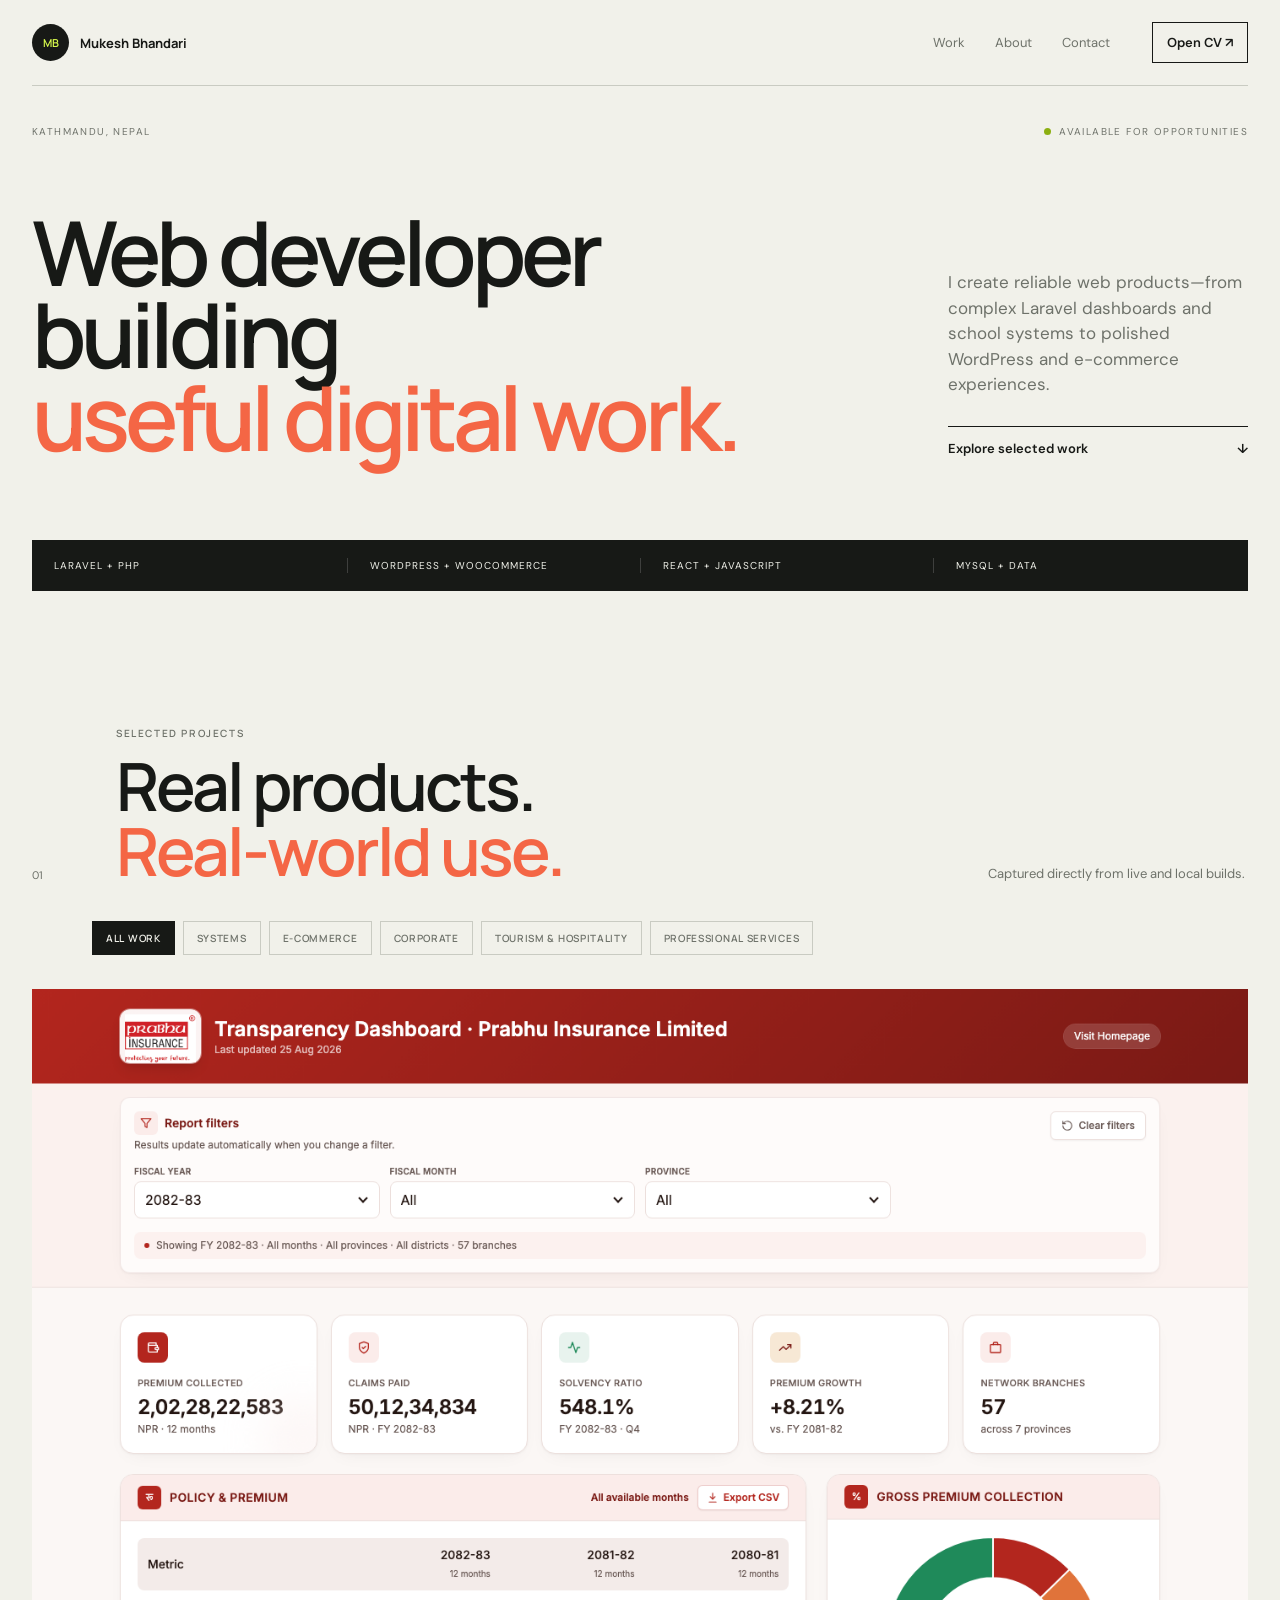
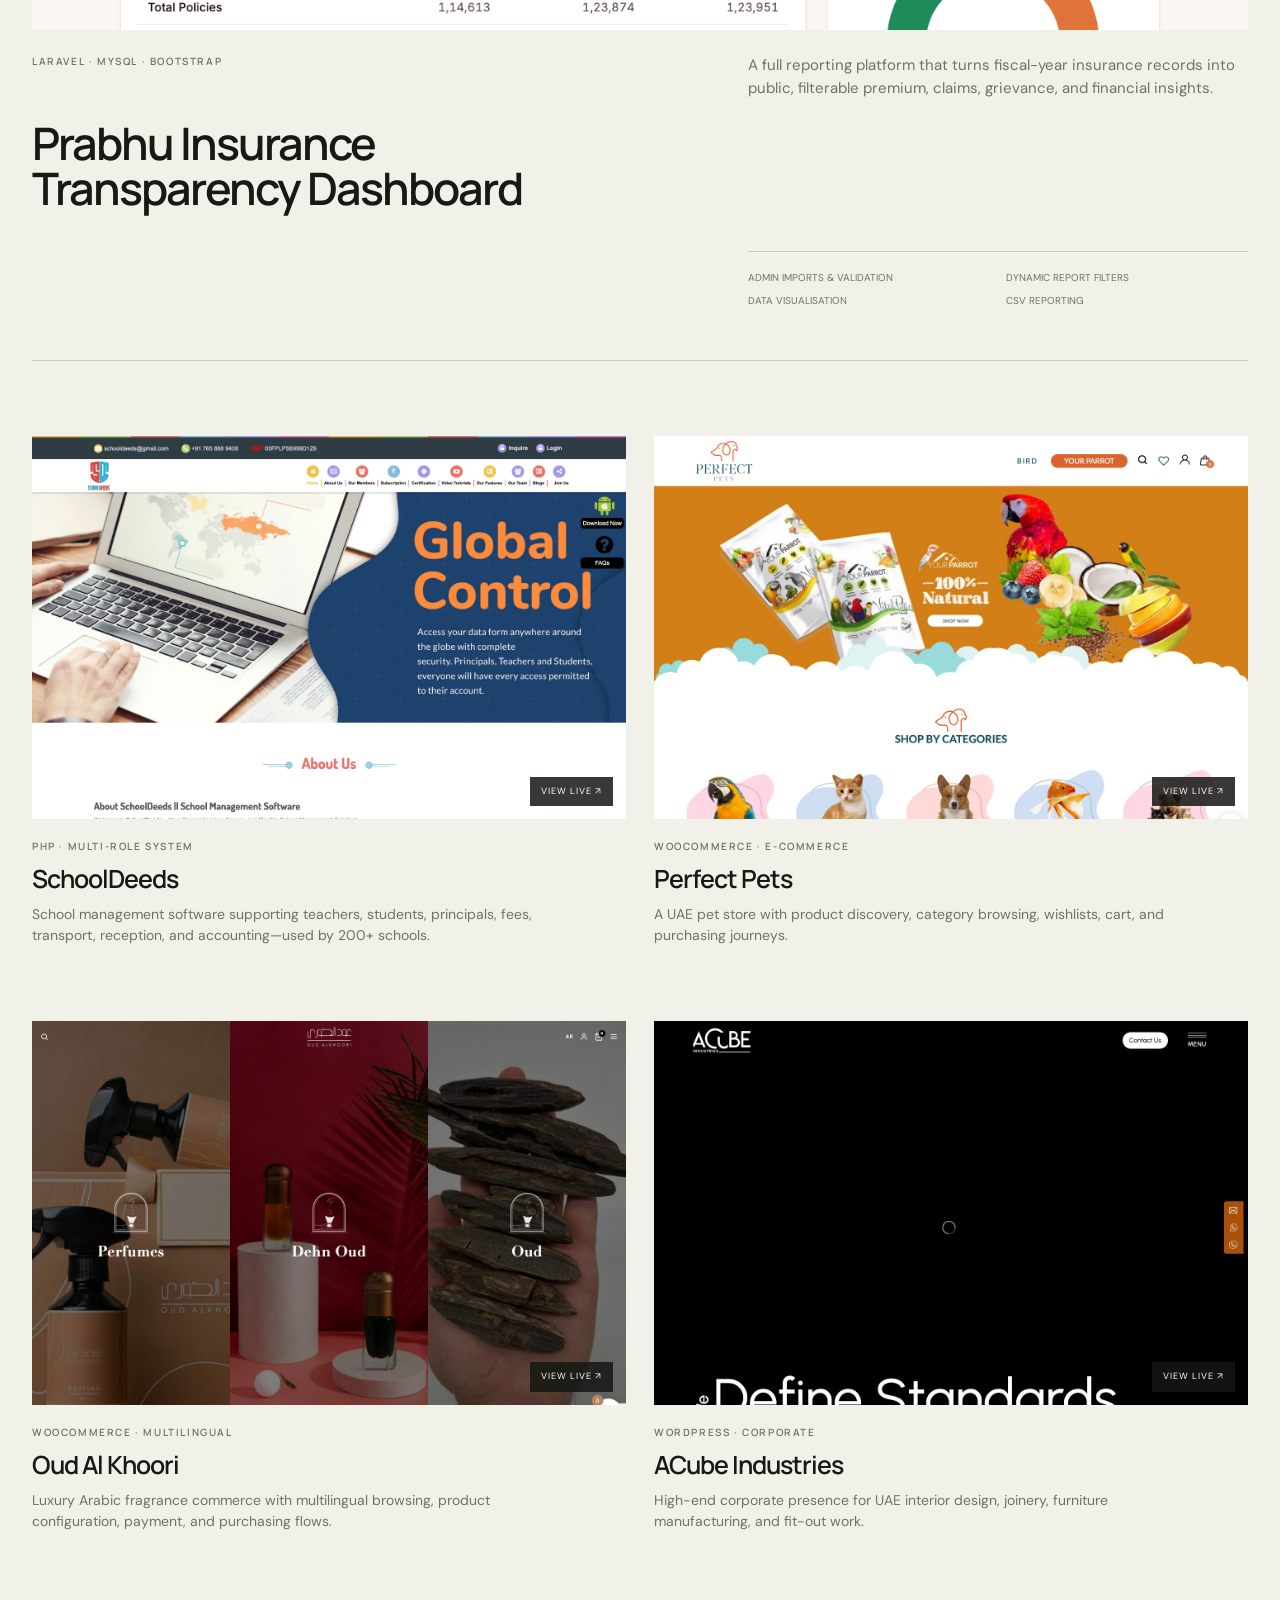
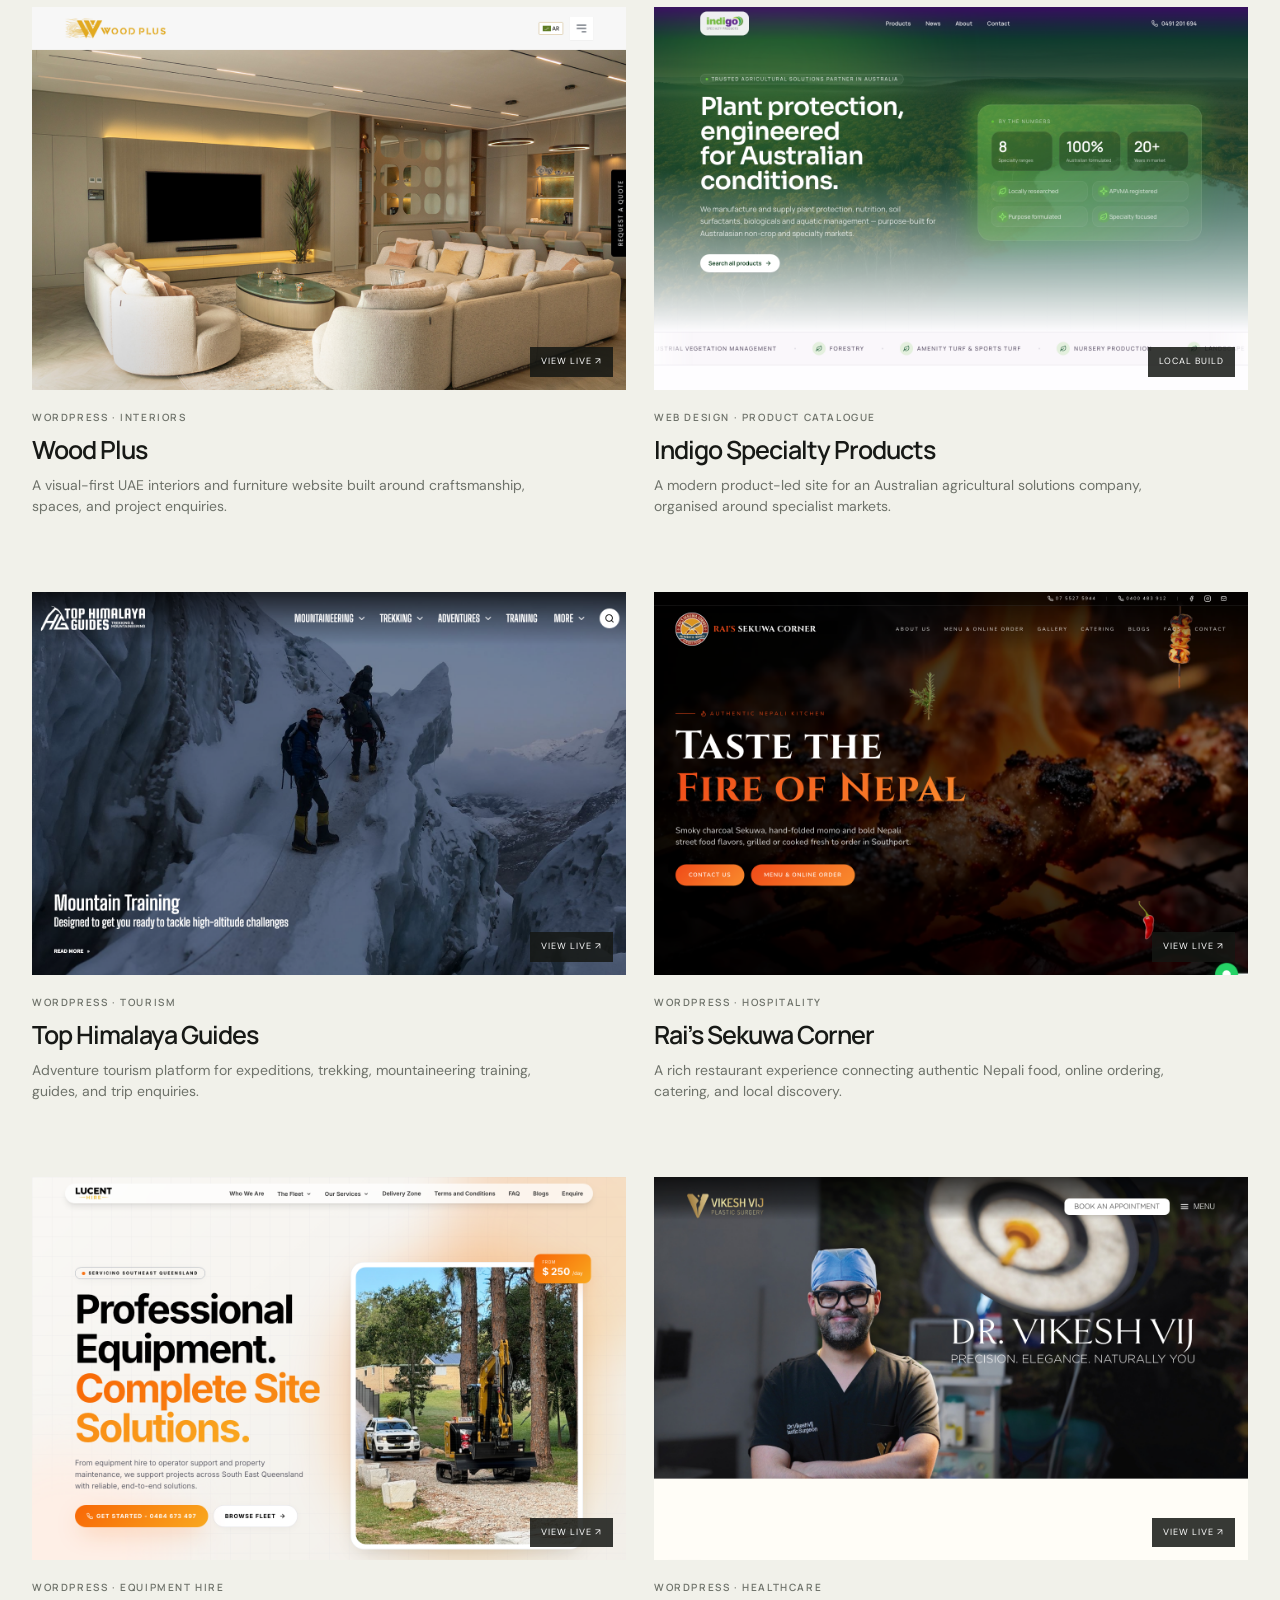
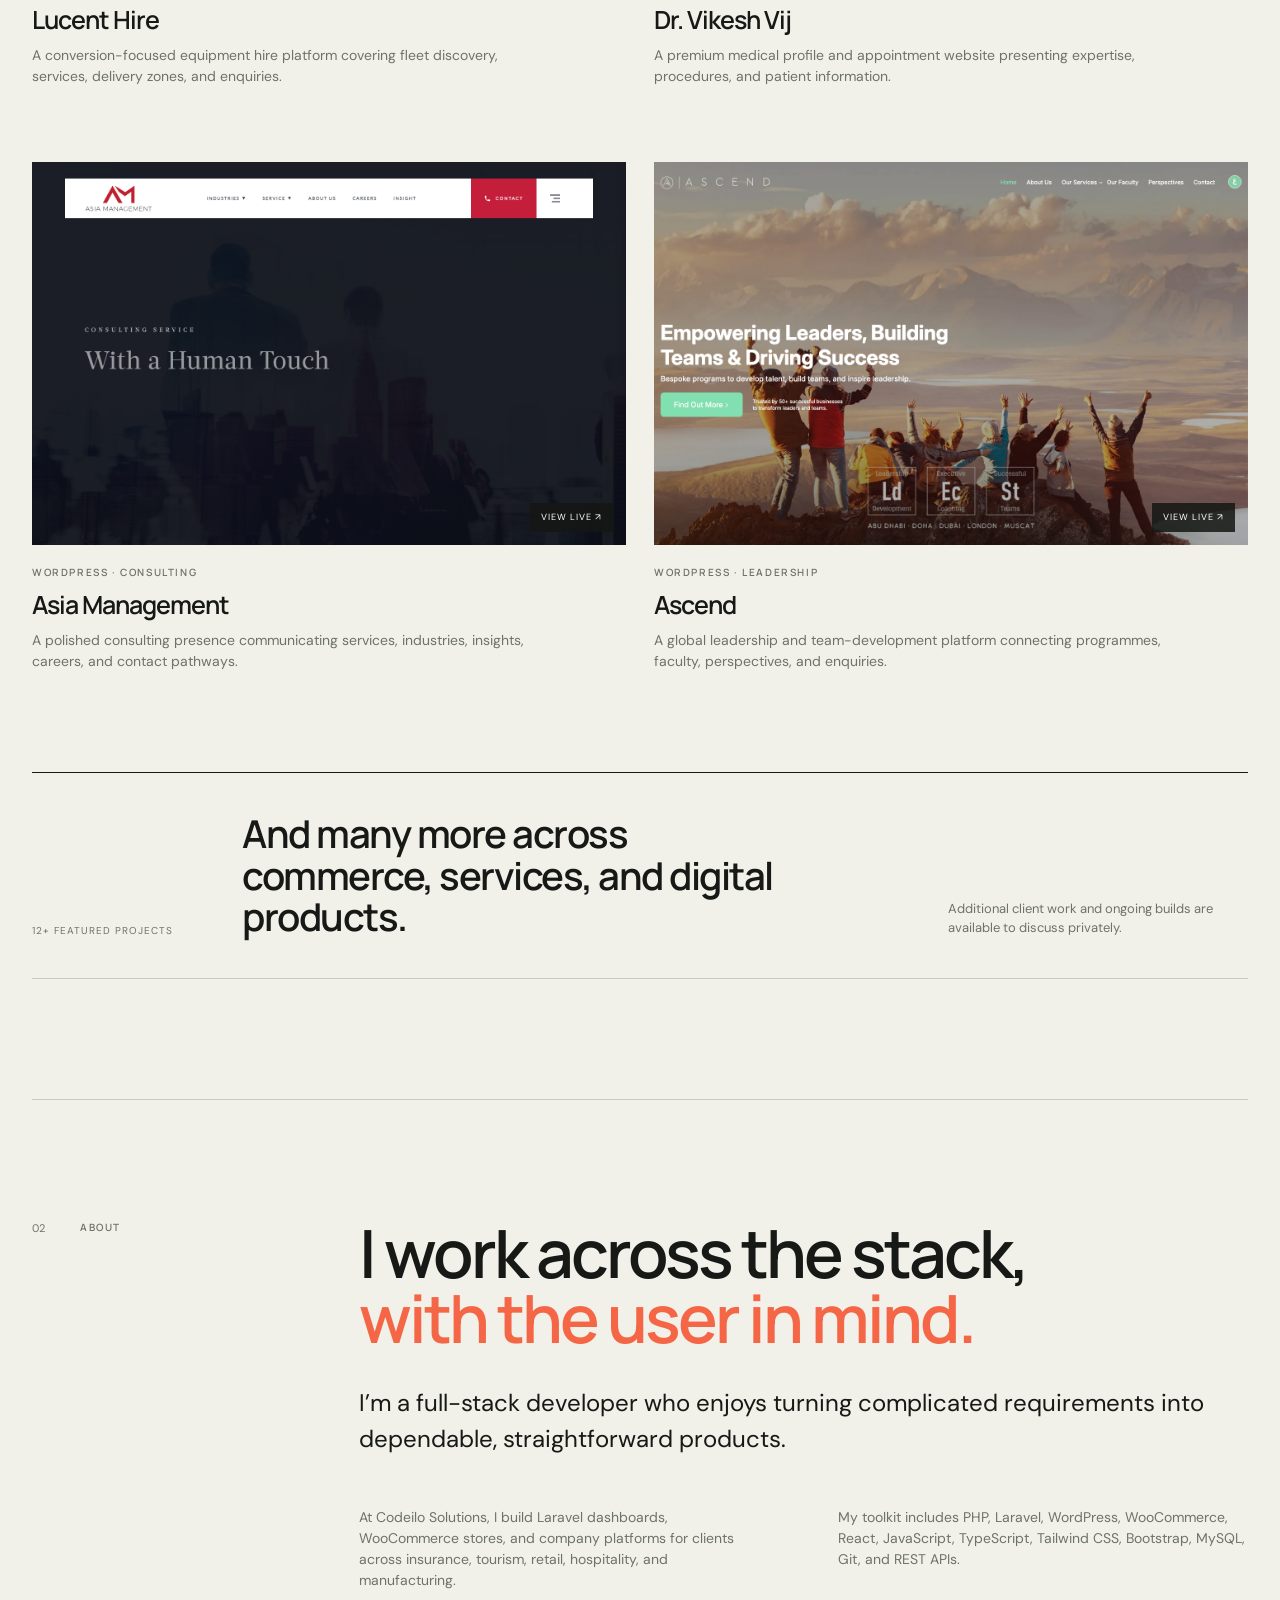
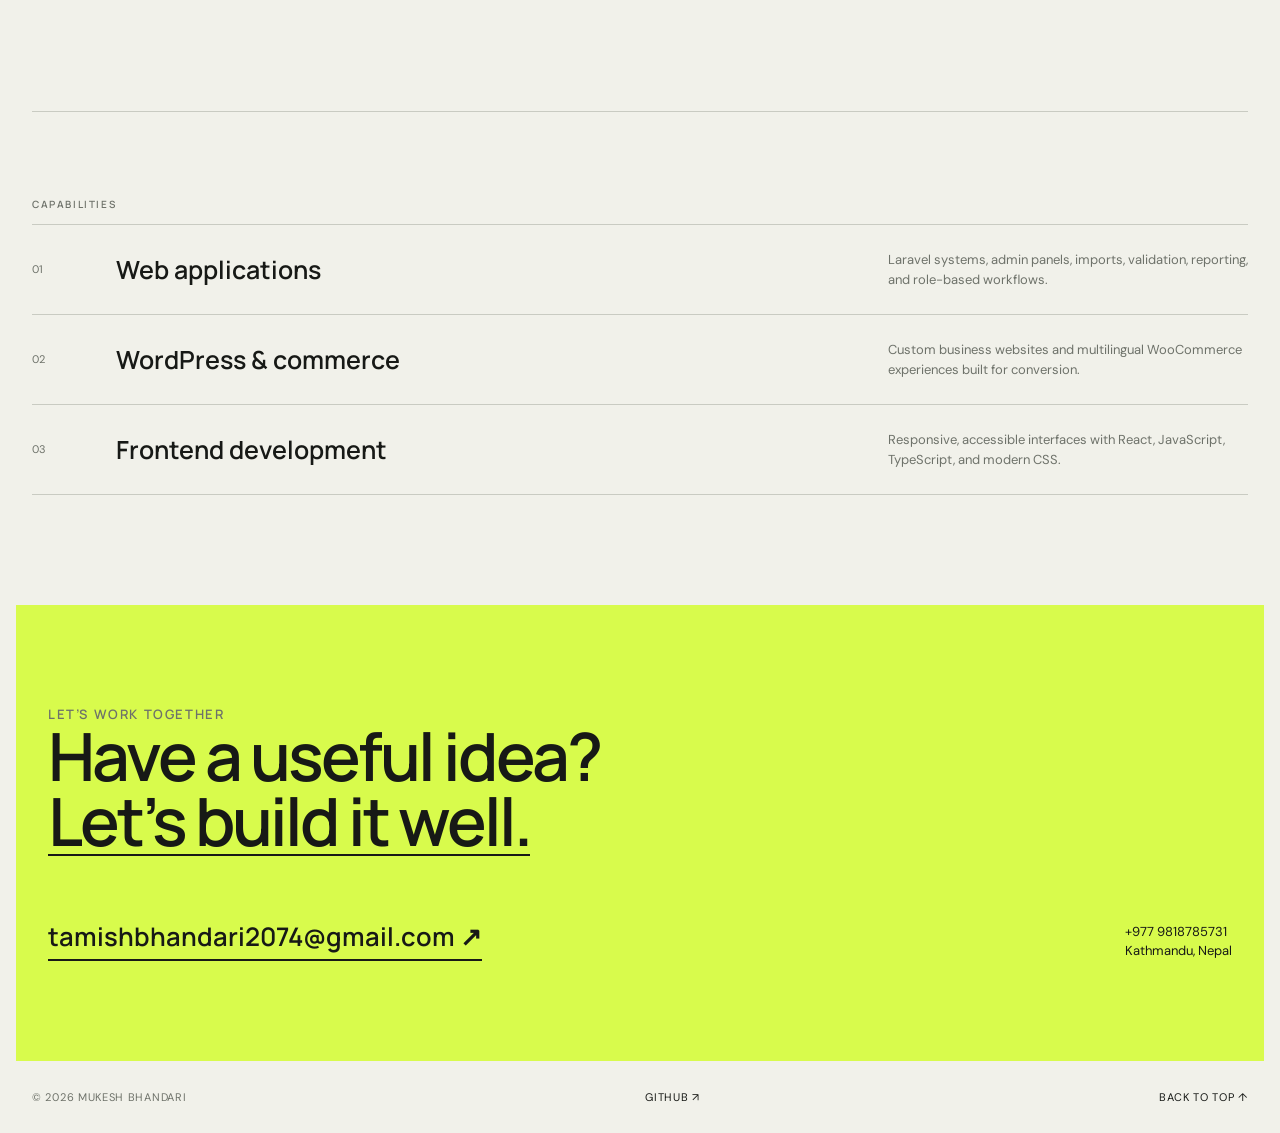
==== index.html @ 3c07850a "Format portfolio source files" ====
<!doctype html>
<html lang="en">
  <head>
    <meta charset="UTF-8" />
    <meta name="viewport" content="width=device-width,initial-scale=1" />
    <meta
      name="description"
      content="Mukesh Bhandari — web developer building Laravel, WordPress, React and data-driven products."
    />
    <title>Mukesh Bhandari — Web Developer</title>
    <link rel="preconnect" href="https://fonts.googleapis.com" />
    <link rel="preconnect" href="https://fonts.gstatic.com" crossorigin />
    <link
      href="https://fonts.googleapis.com/css2?family=DM+Sans:wght@400;500;600&family=Manrope:wght@500;600;700&display=swap"
      rel="stylesheet"
    />
    <link rel="stylesheet" href="styles.css" />
    <script src="script.js" defer></script>
  </head>
  <body>
    <header class="site-header">
      <a class="brand" href="#top"
        ><span>MB</span><strong>Mukesh Bhandari</strong></a
      ><button
        class="menu-toggle"
        aria-expanded="false"
        aria-controls="site-nav"
      >
        Menu
      </button>
      <nav id="site-nav" class="site-nav">
        <a href="#work">Work</a><a href="#about">About</a
        ><a href="#contact">Contact</a
        ><a
          class="nav-cta"
          href="assets/Mukesh_Bhandari_CV_Updated.pdf"
          target="_blank"
          rel="noopener"
          >Open CV ↗</a
        >
      </nav>
    </header>
    <main id="top">
      <section class="hero wrap">
        <div class="hero-meta">
          <span>Kathmandu, Nepal</span
          ><span class="available"><i></i>Available for opportunities</span>
        </div>
        <div class="hero-grid">
          <h1>
            Web developer<br />building<br /><em>useful digital work.</em>
          </h1>
          <div>
            <p>
              I create reliable web products—from complex Laravel dashboards and
              school systems to polished WordPress and e-commerce experiences.
            </p>
            <a href="#work" class="line-link"
              >Explore selected work <span>↓</span></a
            >
          </div>
        </div>
        <div class="ticker">
          <span>Laravel + PHP</span><span>WordPress + WooCommerce</span
          ><span>React + JavaScript</span><span>MySQL + Data</span>
        </div>
      </section>
      <section id="work" class="work wrap">
        <div class="section-head">
          <span>01</span>
          <div>
            <p class="eyebrow">Selected projects</p>
            <h2>Real products.<br /><em>Real-world use.</em></h2>
          </div>
          <p>Captured directly from live and local builds.</p>
        </div>
        <div class="filter-bar" role="group" aria-label="Filter projects">
          <button class="filter active" data-filter="all">All work</button
          ><button class="filter" data-filter="systems">Systems</button
          ><button class="filter" data-filter="commerce">E-commerce</button
          ><button class="filter" data-filter="corporate">Corporate</button
          ><button class="filter" data-filter="hospitality">
            Tourism & hospitality</button
          ><button class="filter" data-filter="services">
            Professional services
          </button>
        </div>
        <article class="featured project-card" data-category="systems">
          <a
            class="shot"
            href="https://dashboard.prabhuinsurance.com"
            target="_blank"
            rel="noreferrer"
            ><img
              src="assets/projects/prabhu-dashboard.png"
              alt="Prabhu Insurance transparency dashboard"
            /><span>View live ↗</span></a
          >
          <div class="project-copy">
            <p class="eyebrow">Laravel · MySQL · Bootstrap</p>
            <h3>Prabhu Insurance<br />Transparency Dashboard</h3>
            <p>
              A full reporting platform that turns fiscal-year insurance records
              into public, filterable premium, claims, grievance, and financial
              insights.
            </p>
            <ul>
              <li>Admin imports & validation</li>
              <li>Dynamic report filters</li>
              <li>Data visualisation</li>
              <li>CSV reporting</li>
            </ul>
          </div>
        </article>
        <div class="project-grid">
          <article class="project project-card" data-category="systems">
            <a
              class="shot"
              href="https://schooldeeds.com"
              target="_blank"
              rel="noreferrer"
              ><img
                src="assets/projects/schooldeeds.png"
                alt="SchoolDeeds management platform"
              /><span>View live ↗</span></a
            >
            <p class="eyebrow">PHP · Multi-role system</p>
            <h3>SchoolDeeds</h3>
            <p>
              School management software supporting teachers, students,
              principals, fees, transport, reception, and accounting—used by
              200+ schools.
            </p>
          </article>
          <article class="project project-card" data-category="commerce">
            <a
              class="shot"
              href="https://perfectpets.ae/"
              target="_blank"
              rel="noreferrer"
              ><img
                src="assets/projects/perfect-pets.png"
                alt="Perfect Pets ecommerce website"
              /><span>View live ↗</span></a
            >
            <p class="eyebrow">WooCommerce · E-commerce</p>
            <h3>Perfect Pets</h3>
            <p>
              A UAE pet store with product discovery, category browsing,
              wishlists, cart, and purchasing journeys.
            </p>
          </article>
          <article class="project project-card" data-category="commerce">
            <a
              class="shot"
              href="https://oudalkhoori.com/en/"
              target="_blank"
              rel="noreferrer"
              ><img
                src="assets/projects/oudalkhoori.png"
                alt="Oud Al Khoori ecommerce website"
              /><span>View live ↗</span></a
            >
            <p class="eyebrow">WooCommerce · Multilingual</p>
            <h3>Oud Al Khoori</h3>
            <p>
              Luxury Arabic fragrance commerce with multilingual browsing,
              product configuration, payment, and purchasing flows.
            </p>
          </article>
          <article class="project project-card" data-category="corporate">
            <a
              class="shot"
              href="https://acubeindustries.ae"
              target="_blank"
              rel="noreferrer"
              ><img
                src="assets/projects/acube.png"
                alt="ACube Industries website"
              /><span>View live ↗</span></a
            >
            <p class="eyebrow">WordPress · Corporate</p>
            <h3>ACube Industries</h3>
            <p>
              High-end corporate presence for UAE interior design, joinery,
              furniture manufacturing, and fit-out work.
            </p>
          </article>
          <article class="project project-card" data-category="corporate">
            <a
              class="shot"
              href="https://www.woodplus.ae/"
              target="_blank"
              rel="noreferrer"
              ><img
                src="assets/projects/woodplus.png"
                alt="Wood Plus interiors website"
              /><span>View live ↗</span></a
            >
            <p class="eyebrow">WordPress · Interiors</p>
            <h3>Wood Plus</h3>
            <p>
              A visual-first UAE interiors and furniture website built around
              craftsmanship, spaces, and project enquiries.
            </p>
          </article>
          <article class="project project-card" data-category="corporate">
            <a class="shot" href="http://indigo.local"
              ><img
                src="assets/projects/indigo.png"
                alt="Indigo Specialty Products website"
              /><span>Local build</span></a
            >
            <p class="eyebrow">Web design · Product catalogue</p>
            <h3>Indigo Specialty Products</h3>
            <p>
              A modern product-led site for an Australian agricultural solutions
              company, organised around specialist markets.
            </p>
          </article>
          <article class="project project-card" data-category="hospitality">
            <a
              class="shot"
              href="https://www.himalayaguides.com"
              target="_blank"
              rel="noreferrer"
              ><img
                src="assets/projects/himalayan-guides.png"
                alt="Top Himalaya Guides website"
              /><span>View live ↗</span></a
            >
            <p class="eyebrow">WordPress · Tourism</p>
            <h3>Top Himalaya Guides</h3>
            <p>
              Adventure tourism platform for expeditions, trekking,
              mountaineering training, guides, and trip enquiries.
            </p>
          </article>
          <article class="project project-card" data-category="hospitality">
            <a
              class="shot"
              href="https://www.raisekuwacorner.com.au"
              target="_blank"
              rel="noreferrer"
              ><img
                src="assets/projects/rai-sekuwa.png"
                alt="Rai's Sekuwa Corner restaurant website"
              /><span>View live ↗</span></a
            >
            <p class="eyebrow">WordPress · Hospitality</p>
            <h3>Rai’s Sekuwa Corner</h3>
            <p>
              A rich restaurant experience connecting authentic Nepali food,
              online ordering, catering, and local discovery.
            </p>
          </article>
          <article class="project project-card" data-category="services">
            <a
              class="shot"
              href="https://lucenthire.com.au/"
              target="_blank"
              rel="noreferrer"
              ><img
                src="assets/projects/lucenthire.png"
                alt="Lucent Hire equipment website"
              /><span>View live ↗</span></a
            >
            <p class="eyebrow">WordPress · Equipment hire</p>
            <h3>Lucent Hire</h3>
            <p>
              A conversion-focused equipment hire platform covering fleet
              discovery, services, delivery zones, and enquiries.
            </p>
          </article>
          <article class="project project-card" data-category="services">
            <a
              class="shot"
              href="https://drvikeshvij.com/"
              target="_blank"
              rel="noreferrer"
              ><img
                src="assets/projects/dr-vikesh-vij.png"
                alt="Dr Vikesh Vij plastic surgery website"
              /><span>View live ↗</span></a
            >
            <p class="eyebrow">WordPress · Healthcare</p>
            <h3>Dr. Vikesh Vij</h3>
            <p>
              A premium medical profile and appointment website presenting
              expertise, procedures, and patient information.
            </p>
          </article>
          <article class="project project-card" data-category="services">
            <a
              class="shot"
              href="https://asiamanagementcs.com/"
              target="_blank"
              rel="noreferrer"
              ><img
                src="assets/projects/asia-management.png"
                alt="Asia Management consulting website"
              /><span>View live ↗</span></a
            >
            <p class="eyebrow">WordPress · Consulting</p>
            <h3>Asia Management</h3>
            <p>
              A polished consulting presence communicating services, industries,
              insights, careers, and contact pathways.
            </p>
          </article>
          <article class="project project-card" data-category="services">
            <a
              class="shot"
              href="https://ascend.world"
              target="_blank"
              rel="noreferrer"
              ><img
                src="assets/projects/ascend.png"
                alt="Ascend leadership development website"
              /><span>View live ↗</span></a
            >
            <p class="eyebrow">WordPress · Leadership</p>
            <h3>Ascend</h3>
            <p>
              A global leadership and team-development platform connecting
              programmes, faculty, perspectives, and enquiries.
            </p>
          </article>
        </div>
        <div class="many-more">
          <span>12+ featured projects</span>
          <h3>
            And many more across<br />commerce, services, and digital products.
          </h3>
          <p>
            Additional client work and ongoing builds are available to discuss
            privately.
          </p>
        </div>
      </section>
      <section id="about" class="about wrap">
        <div>
          <span>02</span>
          <p class="eyebrow">About</p>
        </div>
        <div>
          <h2>I work across the stack,<br /><em>with the user in mind.</em></h2>
          <p class="lead">
            I’m a full-stack developer who enjoys turning complicated
            requirements into dependable, straightforward products.
          </p>
          <div class="columns">
            <p>
              At Codeilo Solutions, I build Laravel dashboards, WooCommerce
              stores, and company platforms for clients across insurance,
              tourism, retail, hospitality, and manufacturing.
            </p>
            <p>
              My toolkit includes PHP, Laravel, WordPress, WooCommerce, React,
              JavaScript, TypeScript, Tailwind CSS, Bootstrap, MySQL, Git, and
              REST APIs.
            </p>
          </div>
        </div>
      </section>
      <section class="capabilities wrap">
        <p class="eyebrow">Capabilities</p>
        <div>
          <span>01</span>
          <h3>Web applications</h3>
          <p>
            Laravel systems, admin panels, imports, validation, reporting, and
            role-based workflows.
          </p>
        </div>
        <div>
          <span>02</span>
          <h3>WordPress & commerce</h3>
          <p>
            Custom business websites and multilingual WooCommerce experiences
            built for conversion.
          </p>
        </div>
        <div>
          <span>03</span>
          <h3>Frontend development</h3>
          <p>
            Responsive, accessible interfaces with React, JavaScript,
            TypeScript, and modern CSS.
          </p>
        </div>
      </section>
      <section id="contact" class="contact">
        <div class="wrap">
          <p class="eyebrow">Let’s work together</p>
          <h2>Have a useful idea?<br /><em>Let’s build it well.</em></h2>
          <div>
            <a href="mailto:tamishbhandari2074@gmail.com"
              >tamishbhandari2074@gmail.com ↗</a
            >
            <p>+977 9818785731<br />Kathmandu, Nepal</p>
          </div>
        </div>
      </section>
    </main>
    <footer class="footer wrap">
      <span>© 2026 Mukesh Bhandari</span
      ><a href="https://github.com/muku10" target="_blank" rel="noreferrer"
        >GitHub ↗</a
      ><a href="#top">Back to top ↑</a>
    </footer>
  </body>
</html>
---- styles.css ----
:root {
  --ink: #171916;
  --paper: #f1f1ea;
  --muted: #6e726a;
  --line: #c9cbc2;
  --orange: #f46645;
  --lime: #d8fb4c;
  --display: "Manrope", sans-serif;
  --body: "DM Sans", sans-serif;
}
* {
  box-sizing: border-box;
}
html {
  scroll-behavior: smooth;
}
body {
  margin: 0;
  background: var(--paper);
  color: var(--ink);
  font-family: var(--body);
  line-height: 1.5;
}
a {
  color: inherit;
  text-decoration: none;
}
button {
  font: inherit;
}
.wrap,
.site-header {
  width: min(1240px, calc(100% - 64px));
  margin: auto;
}
.site-header {
  height: 86px;
  border-bottom: 1px solid var(--line);
  display: flex;
  align-items: center;
  justify-content: space-between;
}
.brand {
  display: flex;
  align-items: center;
  gap: 11px;
  font: 600 13px var(--display);
}
.brand span {
  display: grid;
  place-items: center;
  width: 37px;
  height: 37px;
  border-radius: 50%;
  background: var(--ink);
  color: var(--lime);
  font-size: 11px;
}
.site-nav {
  display: flex;
  align-items: center;
  gap: 30px;
  font-size: 13px;
}
.site-nav > a:not(.nav-cta) {
  color: var(--muted);
}
.nav-cta {
  margin-left: 12px;
  padding: 10px 14px;
  border: 1px solid var(--ink);
  font-weight: 600;
}
.menu-toggle {
  display: none;
  border: 0;
  background: none;
}
.hero {
  padding-top: 38px;
}
.hero-meta {
  display: flex;
  justify-content: space-between;
  color: var(--muted);
  font-size: 10px;
  text-transform: uppercase;
  letter-spacing: 1.4px;
}
.available {
  display: flex;
  align-items: center;
  gap: 8px;
}
.available i {
  width: 7px;
  height: 7px;
  border-radius: 50%;
  background: #8caf11;
}
.hero-grid {
  display: grid;
  grid-template-columns: 1fr 300px;
  gap: 60px;
  align-items: end;
  padding: 72px 0 82px;
}
.hero h1 {
  margin: 0;
  font: 600 clamp(54px, 7vw, 100px) / 0.92 var(--display);
  letter-spacing: -5px;
}
.hero h1 em,
.section-head h2 em,
.about h2 em {
  font-style: normal;
  color: var(--orange);
}
.hero-grid > div p {
  color: var(--muted);
  font-size: 17px;
  margin: 0 0 28px;
}
.line-link {
  display: flex;
  justify-content: space-between;
  border-top: 1px solid var(--ink);
  padding-top: 12px;
  font-size: 13px;
  font-weight: 600;
}
.ticker {
  display: grid;
  grid-template-columns: repeat(4, 1fr);
  padding: 18px 22px;
  background: var(--ink);
  color: #eff0e8;
  font-size: 10px;
  text-transform: uppercase;
  letter-spacing: 1px;
}
.ticker span + span {
  border-left: 1px solid #ffffff2b;
  padding-left: 22px;
}
.work {
  padding: 135px 0 120px;
}
.section-head {
  display: grid;
  grid-template-columns: 60px 1fr 260px;
  gap: 24px;
  align-items: end;
  margin-bottom: 65px;
}
.section-head > span,
.about > div:first-child > span {
  font-size: 11px;
  color: var(--muted);
}
.eyebrow {
  margin: 0 0 13px;
  color: var(--muted);
  font: 600 10px var(--display);
  text-transform: uppercase;
  letter-spacing: 1.6px;
}
.section-head h2,
.about h2,
.contact h2 {
  margin: 0;
  font: 600 clamp(42px, 5.2vw, 72px) / 0.98 var(--display);
  letter-spacing: -3px;
}
.section-head > p {
  margin: 0;
  color: var(--muted);
  font-size: 13px;
}
.featured {
  background: var(--ink);
  color: #f4f4ed;
  margin-bottom: 75px;
}
.shot {
  display: block;
  position: relative;
  overflow: hidden;
  background: #222;
}
.shot img {
  display: block;
  width: 100%;
  aspect-ratio: 1.55;
  object-fit: cover;
  object-position: top;
  transition: transform 0.55s ease;
}
.shot:hover img {
  transform: scale(1.015);
}
.shot > span {
  position: absolute;
  right: 13px;
  bottom: 13px;
  background: #151713d9;
  color: white;
  padding: 8px 11px;
  font-size: 9px;
  text-transform: uppercase;
  letter-spacing: 1px;
}
.featured .shot img {
  aspect-ratio: 2.15;
}
.project-copy {
  display: grid;
  grid-template-columns: 1.1fr 0.9fr;
  gap: 60px;
  padding: 38px 42px 48px;
}
.project-copy .eyebrow,
.featured .project-copy > div {
  grid-column: 1;
}
.project-copy h3 {
  grid-column: 1;
  margin: 0;
  font: 600 clamp(31px, 4vw, 54px) / 1 var(--display);
  letter-spacing: -2px;
}
.project-copy > p:not(.eyebrow) {
  grid-column: 2;
  grid-row: 1 / span 2;
  margin: 0;
  color: #bfc2b9;
  font-size: 15px;
}
.project-copy ul {
  grid-column: 2;
  margin: 0;
  padding: 18px 0 0;
  border-top: 1px solid #ffffff35;
  display: grid;
  grid-template-columns: 1fr 1fr;
  gap: 8px 16px;
  list-style: none;
  color: #c9ccc2;
  font-size: 10px;
  text-transform: uppercase;
}
.project-grid {
  display: grid;
  grid-template-columns: 1fr 1fr;
  gap: 75px 28px;
}
.project .eyebrow {
  margin: 20px 0 8px;
}
.project h3 {
  margin: 0 0 8px;
  font: 600 25px var(--display);
  letter-spacing: -1px;
}
.project > p:last-child {
  max-width: 520px;
  margin: 0;
  color: var(--muted);
  font-size: 14px;
}
.about {
  display: grid;
  grid-template-columns: 1fr 3fr;
  gap: 30px;
  padding: 120px 0;
  border-top: 1px solid var(--line);
}
.about > div:first-child {
  display: flex;
  gap: 35px;
}
.about .lead {
  max-width: 850px;
  margin: 35px 0 50px;
  font-size: 24px;
}
.columns {
  display: grid;
  grid-template-columns: 1fr 1fr;
  gap: 70px;
}
.columns p {
  margin: 0;
  color: var(--muted);
  font-size: 14px;
}
.capabilities {
  padding: 85px 0 110px;
  border-top: 1px solid var(--line);
}
.capabilities > div {
  display: grid;
  grid-template-columns: 60px 1fr 360px;
  gap: 24px;
  align-items: center;
  padding: 25px 0;
  border-top: 1px solid var(--line);
}
.capabilities > div:last-child {
  border-bottom: 1px solid var(--line);
}
.capabilities span {
  color: var(--muted);
  font-size: 11px;
}
.capabilities h3 {
  margin: 0;
  font: 600 25px var(--display);
}
.capabilities div p {
  margin: 0;
  color: var(--muted);
  font-size: 13px;
}
.contact {
  margin: 0 16px 28px;
  background: var(--lime);
  padding: 100px 0;
}
.contact h2 em {
  font-style: normal;
  text-decoration: underline;
  text-decoration-thickness: 2px;
  text-underline-offset: 8px;
}
.contact .wrap > div {
  display: flex;
  justify-content: space-between;
  align-items: end;
  margin-top: 65px;
}
.contact a {
  font: 600 clamp(18px, 2vw, 26px) var(--display);
  border-bottom: 2px solid;
  padding-bottom: 5px;
}
.contact div p {
  margin: 0;
  font-size: 13px;
}
.footer {
  display: flex;
  justify-content: space-between;
  padding: 0 0 28px;
  color: var(--muted);
  font-size: 11px;
  text-transform: uppercase;
  letter-spacing: 0.7px;
}
.footer a {
  color: var(--ink);
}
@media (max-width: 760px) {
  .wrap,
  .site-header {
    width: calc(100% - 36px);
  }
  .site-header {
    height: 70px;
  }
  .menu-toggle {
    display: block;
    color: var(--ink);
  }
  .site-nav {
    display: none;
    position: absolute;
    z-index: 10;
    top: 70px;
    left: 18px;
    right: 18px;
    background: var(--paper);
    border: 1px solid var(--line);
    padding: 20px;
    flex-direction: column;
    align-items: stretch;
    gap: 17px;
  }
  .site-nav.open {
    display: flex;
  }
  .nav-cta {
    margin: 0;
  }
  .hero {
    padding-top: 26px;
  }
  .hero-grid {
    display: block;
    padding: 55px 0;
  }
  .hero h1 {
    font-size: clamp(48px, 14vw, 67px);
    letter-spacing: -3px;
  }
  .hero-grid > div {
    margin-top: 38px;
    max-width: 360px;
  }
  .ticker {
    grid-template-columns: 1fr 1fr;
    gap: 14px;
  }
  .ticker span + span {
    border: 0;
    padding: 0;
  }
  .work {
    padding: 85px 0;
  }
  .section-head {
    grid-template-columns: 32px 1fr;
    margin-bottom: 40px;
  }
  .section-head > p {
    grid-column: 2;
  }
  .featured .shot img,
  .shot img {
    aspect-ratio: 1.35;
  }
  .project-copy {
    grid-template-columns: 1fr;
    padding: 28px 22px;
  }
  .project-copy .eyebrow,
  .project-copy h3,
  .project-copy > p:not(.eyebrow),
  .project-copy ul {
    grid-column: 1;
    grid-row: auto;
  }
  .project-grid {
    grid-template-columns: 1fr;
    gap: 52px;
  }
  .about {
    grid-template-columns: 1fr;
    padding: 85px 0;
  }
  .about .lead {
    font-size: 20px;
  }
  .columns {
    grid-template-columns: 1fr;
    gap: 22px;
  }
  .capabilities > div {
    grid-template-columns: 32px 1fr;
  }
  .capabilities div p {
    grid-column: 2;
  }
  .contact {
    margin-inline: 9px;
    padding: 70px 8px;
  }
  .contact .wrap > div {
    display: block;
    margin-top: 45px;
  }
  .contact div p {
    margin-top: 28px;
  }
  .footer {
    flex-wrap: wrap;
    gap: 14px;
  }
  .footer span {
    width: 100%;
  }
}
@media (prefers-reduced-motion: reduce) {
  html {
    scroll-behavior: auto;
  }
  .shot img {
    transition: none;
  }
}
@media (max-width: 760px) {
  body {
    overflow-x: hidden;
  }
  .hero h1 {
    font-size: clamp(46px, 12.8vw, 58px);
    letter-spacing: -2.5px;
  }
  .hero-meta {
    font-size: 8px;
    letter-spacing: 1px;
    gap: 14px;
  }
  .available {
    justify-content: flex-end;
    text-align: right;
  }
  .ticker {
    font-size: 8px;
    letter-spacing: 0.6px;
  }
  .ticker span {
    min-width: 0;
  }
}
.filter-bar {
  display: flex;
  flex-wrap: wrap;
  gap: 8px;
  margin: -28px 0 34px 60px;
}
.filter {
  padding: 9px 13px;
  border: 1px solid var(--line);
  background: transparent;
  color: var(--muted);
  font: 600 10px var(--display);
  text-transform: uppercase;
  letter-spacing: 0.7px;
  cursor: pointer;
  transition: 0.2s ease;
}
.filter:hover,
.filter.active {
  background: var(--ink);
  border-color: var(--ink);
  color: var(--paper);
}
.project-card.is-hidden {
  display: none;
}
.many-more {
  display: grid;
  grid-template-columns: 180px 1fr 300px;
  gap: 30px;
  align-items: end;
  margin-top: 100px;
  padding: 40px 0;
  border-top: 1px solid var(--ink);
  border-bottom: 1px solid var(--line);
}
.many-more > span {
  color: var(--muted);
  font-size: 10px;
  text-transform: uppercase;
  letter-spacing: 1px;
}
.many-more h3 {
  margin: 0;
  font: 600 clamp(28px, 3vw, 42px) / 1.08 var(--display);
  letter-spacing: -1.5px;
}
.many-more p {
  margin: 0;
  color: var(--muted);
  font-size: 13px;
}
@media (max-width: 760px) {
  .filter-bar {
    margin: -12px 0 30px;
    gap: 6px;
  }
  .filter {
    font-size: 8px;
    padding: 8px 9px;
  }
  .many-more {
    grid-template-columns: 1fr;
    margin-top: 70px;
  }
  .many-more p {
    max-width: 330px;
  }
}
.featured .shot img {
  height: auto;
  aspect-ratio: auto;
  object-fit: contain;
  transform: none;
}
.featured .shot:hover img {
  transform: none;
}
@media (max-width: 760px) {
  .featured .shot img {
    height: auto;
    aspect-ratio: auto;
  }
}
.featured .shot > span {
  display: none;
}
.featured {
  background: transparent;
  color: var(--ink);
  border-bottom: 1px solid var(--line);
  padding-bottom: 52px;
}
.featured .project-copy {
  padding: 24px 0 0;
  grid-template-columns: 1.15fr 0.85fr;
  gap: 40px;
}
.featured .project-copy > p:not(.eyebrow) {
  color: var(--muted);
}
.featured .project-copy ul {
  color: var(--muted);
  border-top-color: var(--line);
}
.featured .project-copy h3 {
  font-size: clamp(30px, 3.5vw, 48px);
}
@media (max-width: 760px) {
  .featured {
    padding-bottom: 38px;
  }
  .featured .project-copy {
    grid-template-columns: 1fr;
    padding-top: 20px;
  }
  .featured .project-copy .eyebrow,
  .featured .project-copy h3,
  .featured .project-copy > p:not(.eyebrow),
  .featured .project-copy ul {
    grid-column: 1;
    grid-row: auto;
  }
}
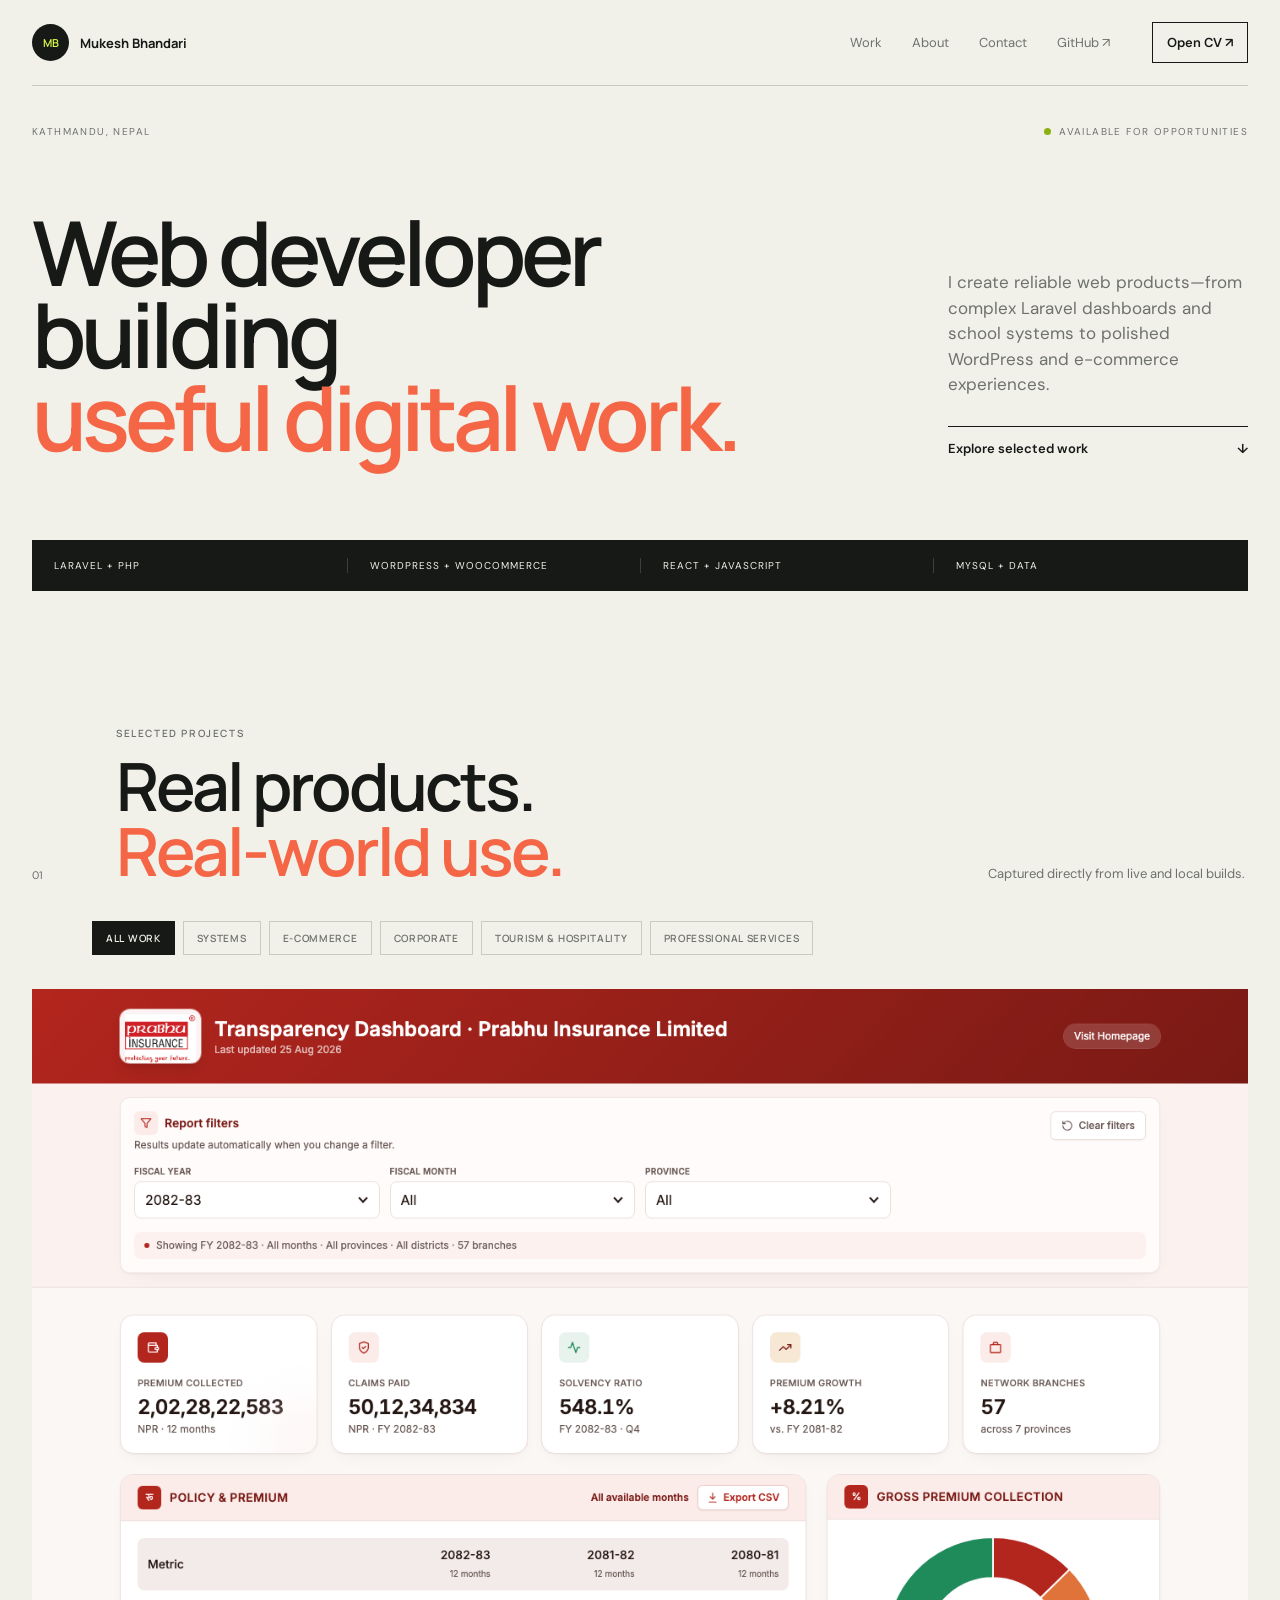
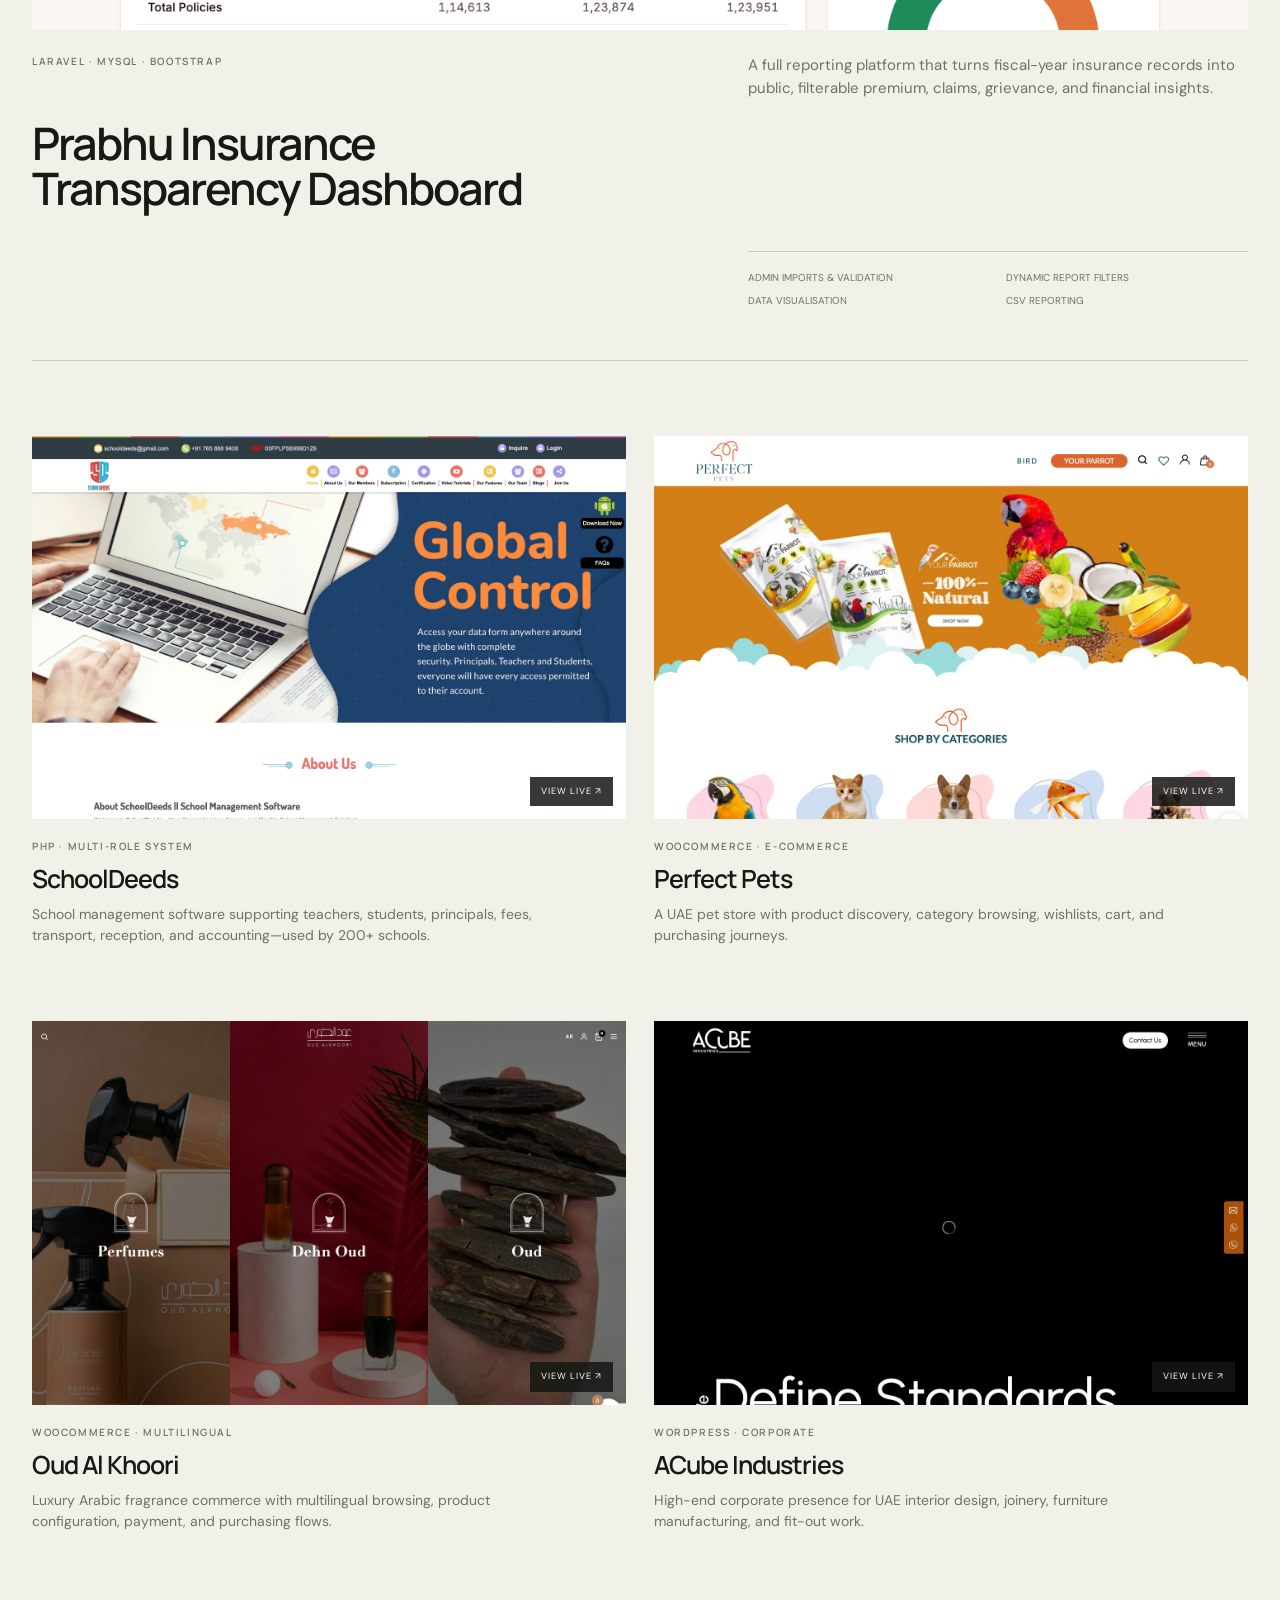
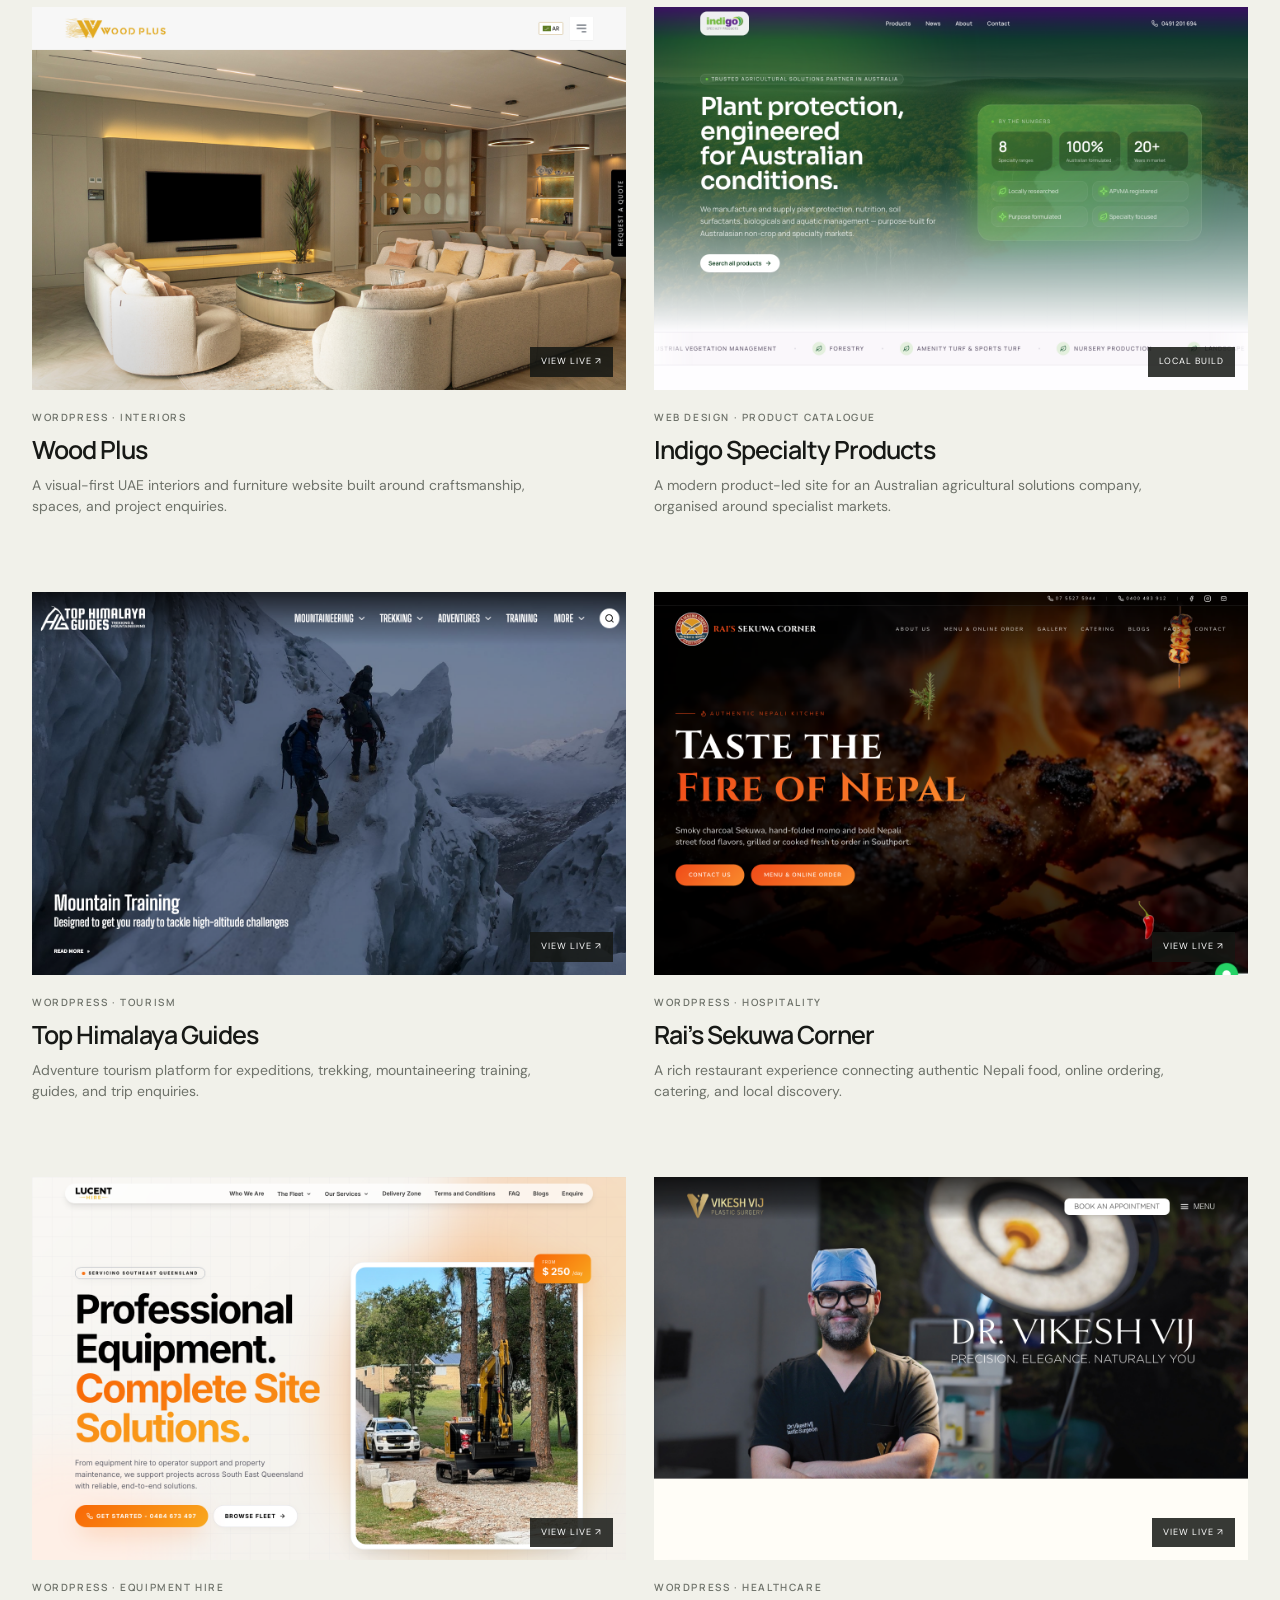
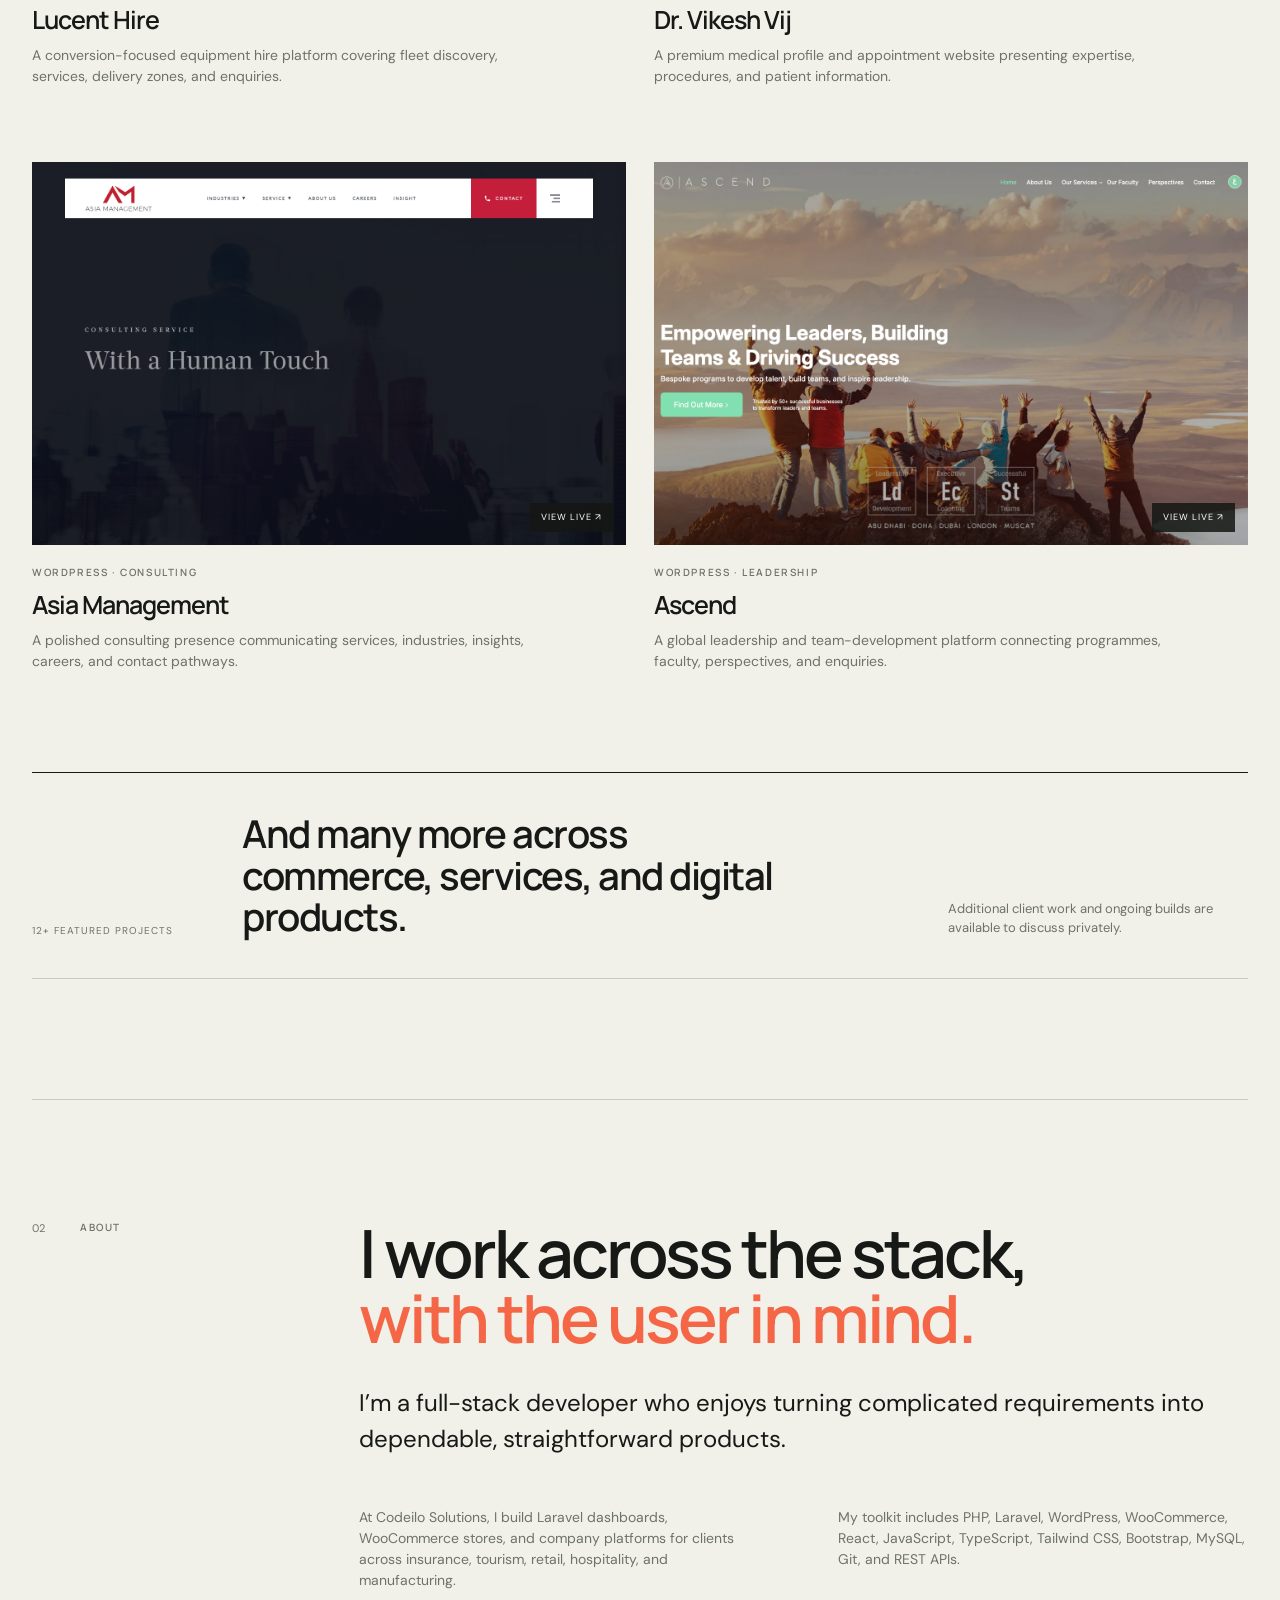
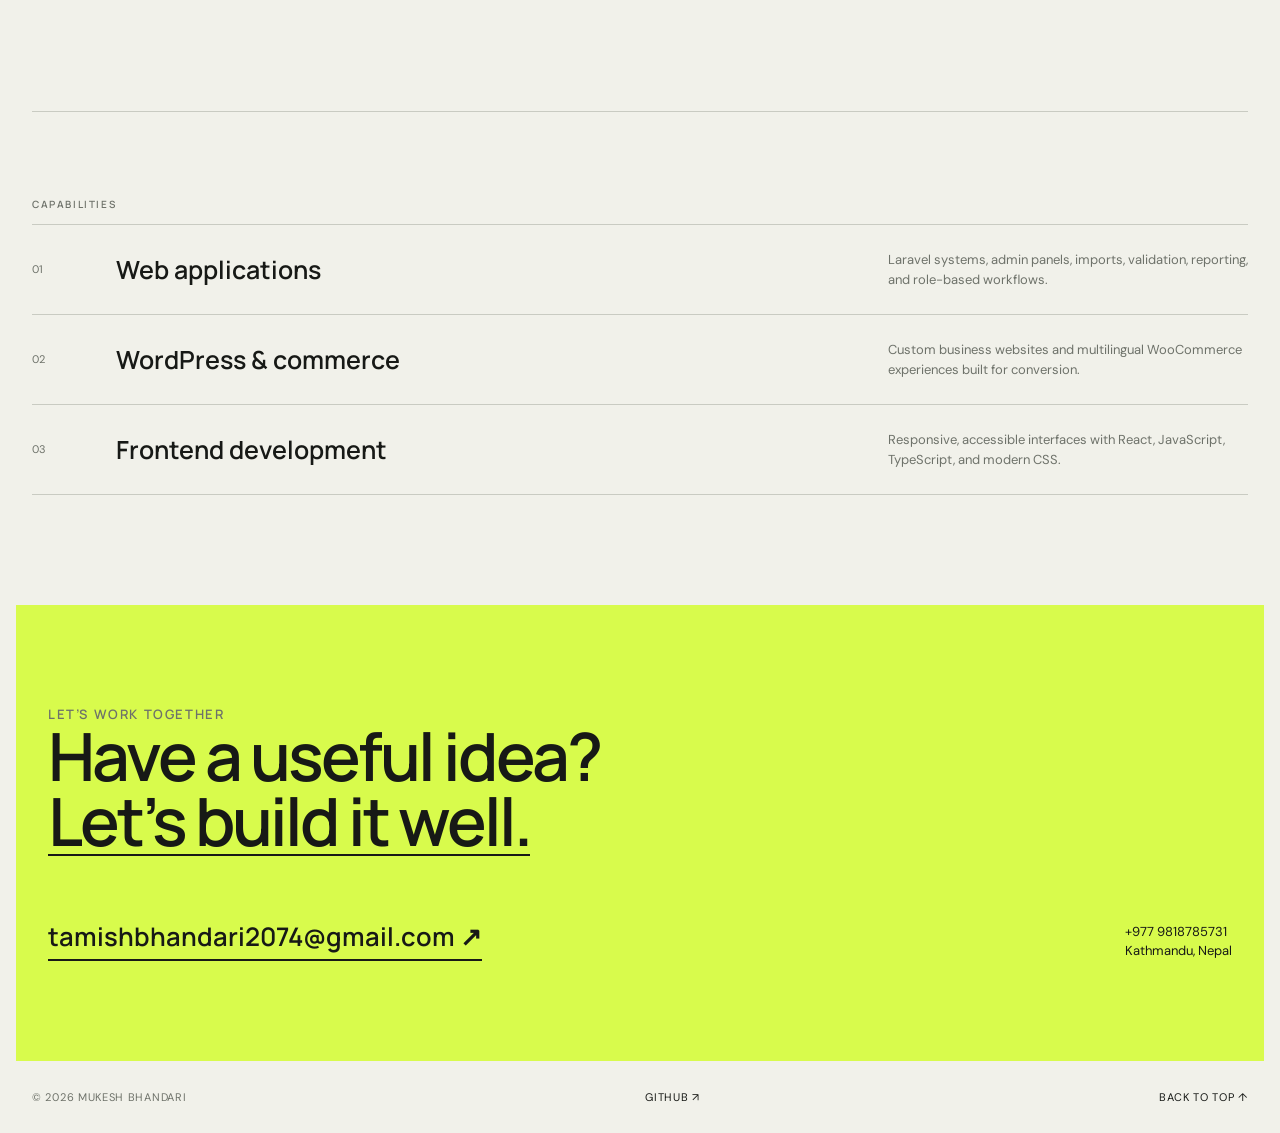
==== commit 2805c2a7: "Add GitHub link to navigation" ====
--- a/index.html
+++ b/index.html
@@ -32,6 +32,11 @@
         <a href="#work">Work</a><a href="#about">About</a
         ><a href="#contact">Contact</a
         ><a
+          href="https://github.com/muku10"
+          target="_blank"
+          rel="noopener noreferrer"
+          >GitHub ↗</a
+        ><a
           class="nav-cta"
           href="assets/Mukesh_Bhandari_CV_Updated.pdf"
           target="_blank"
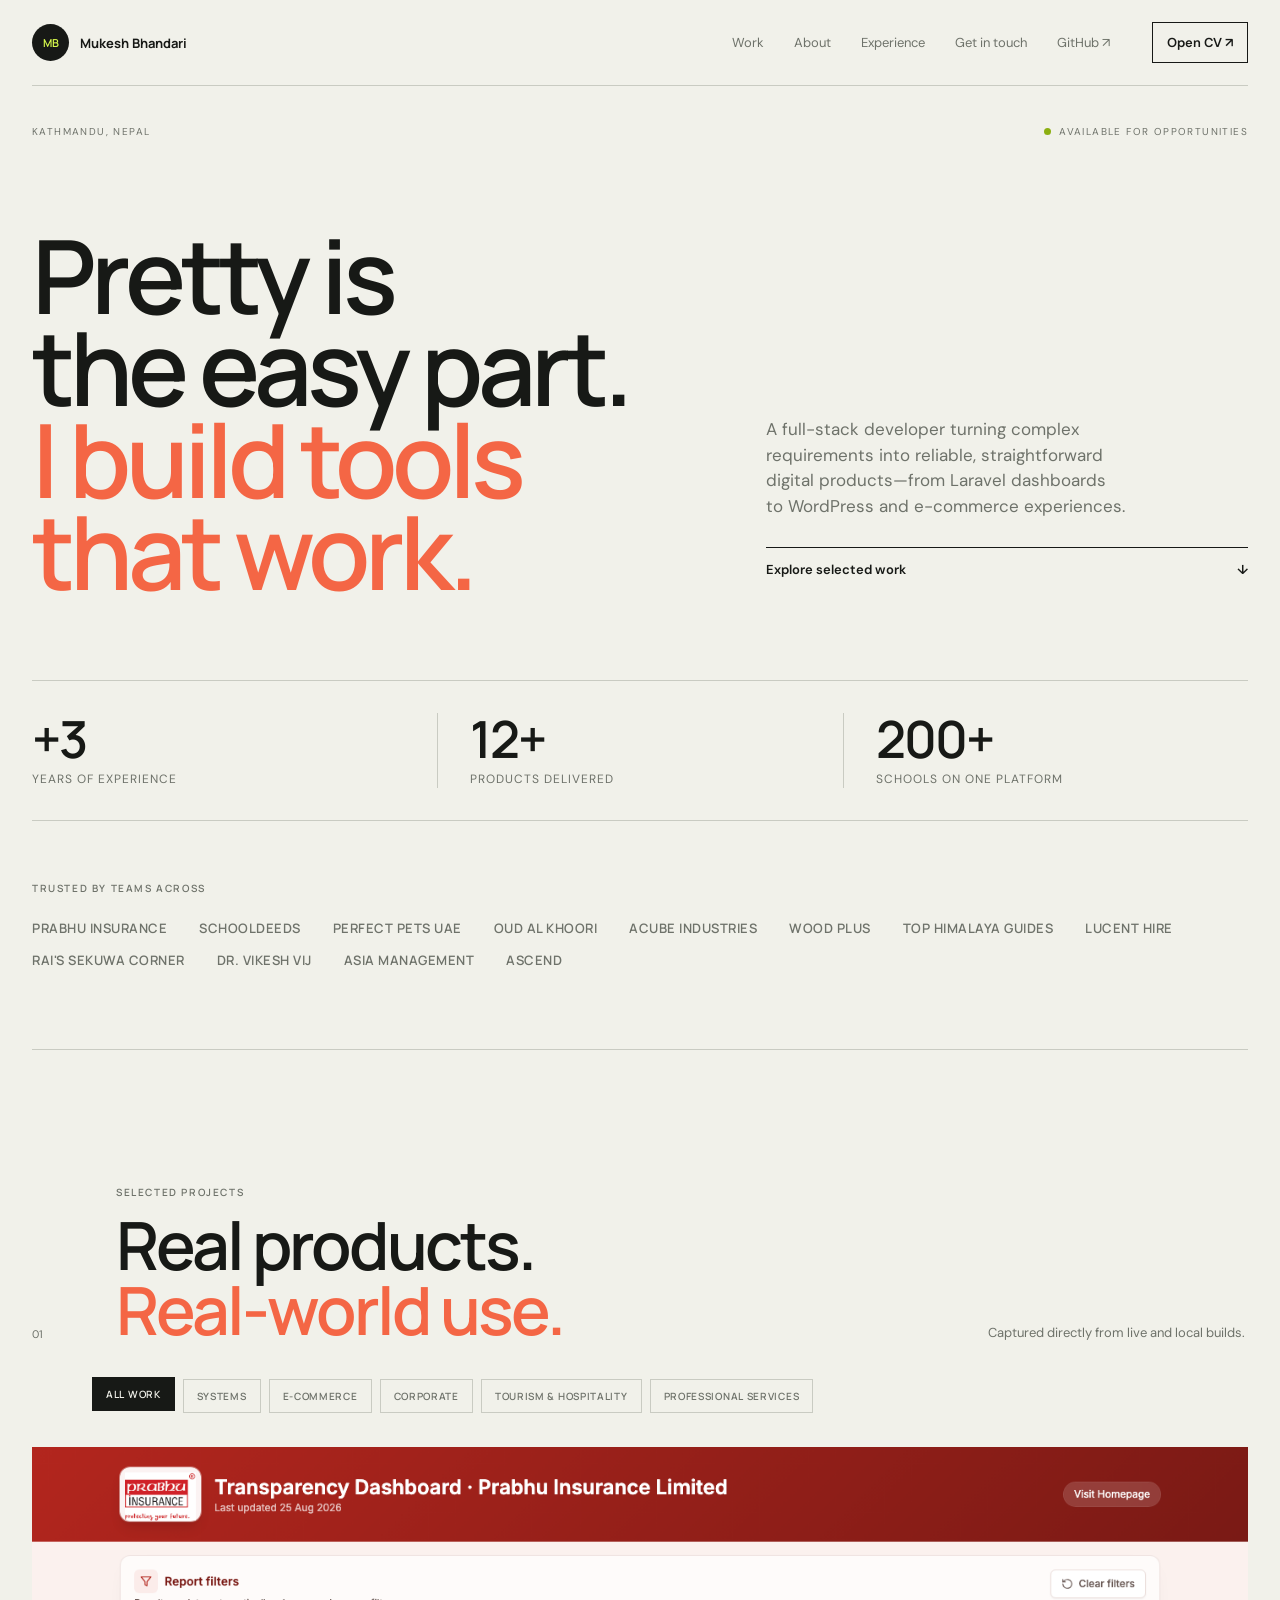
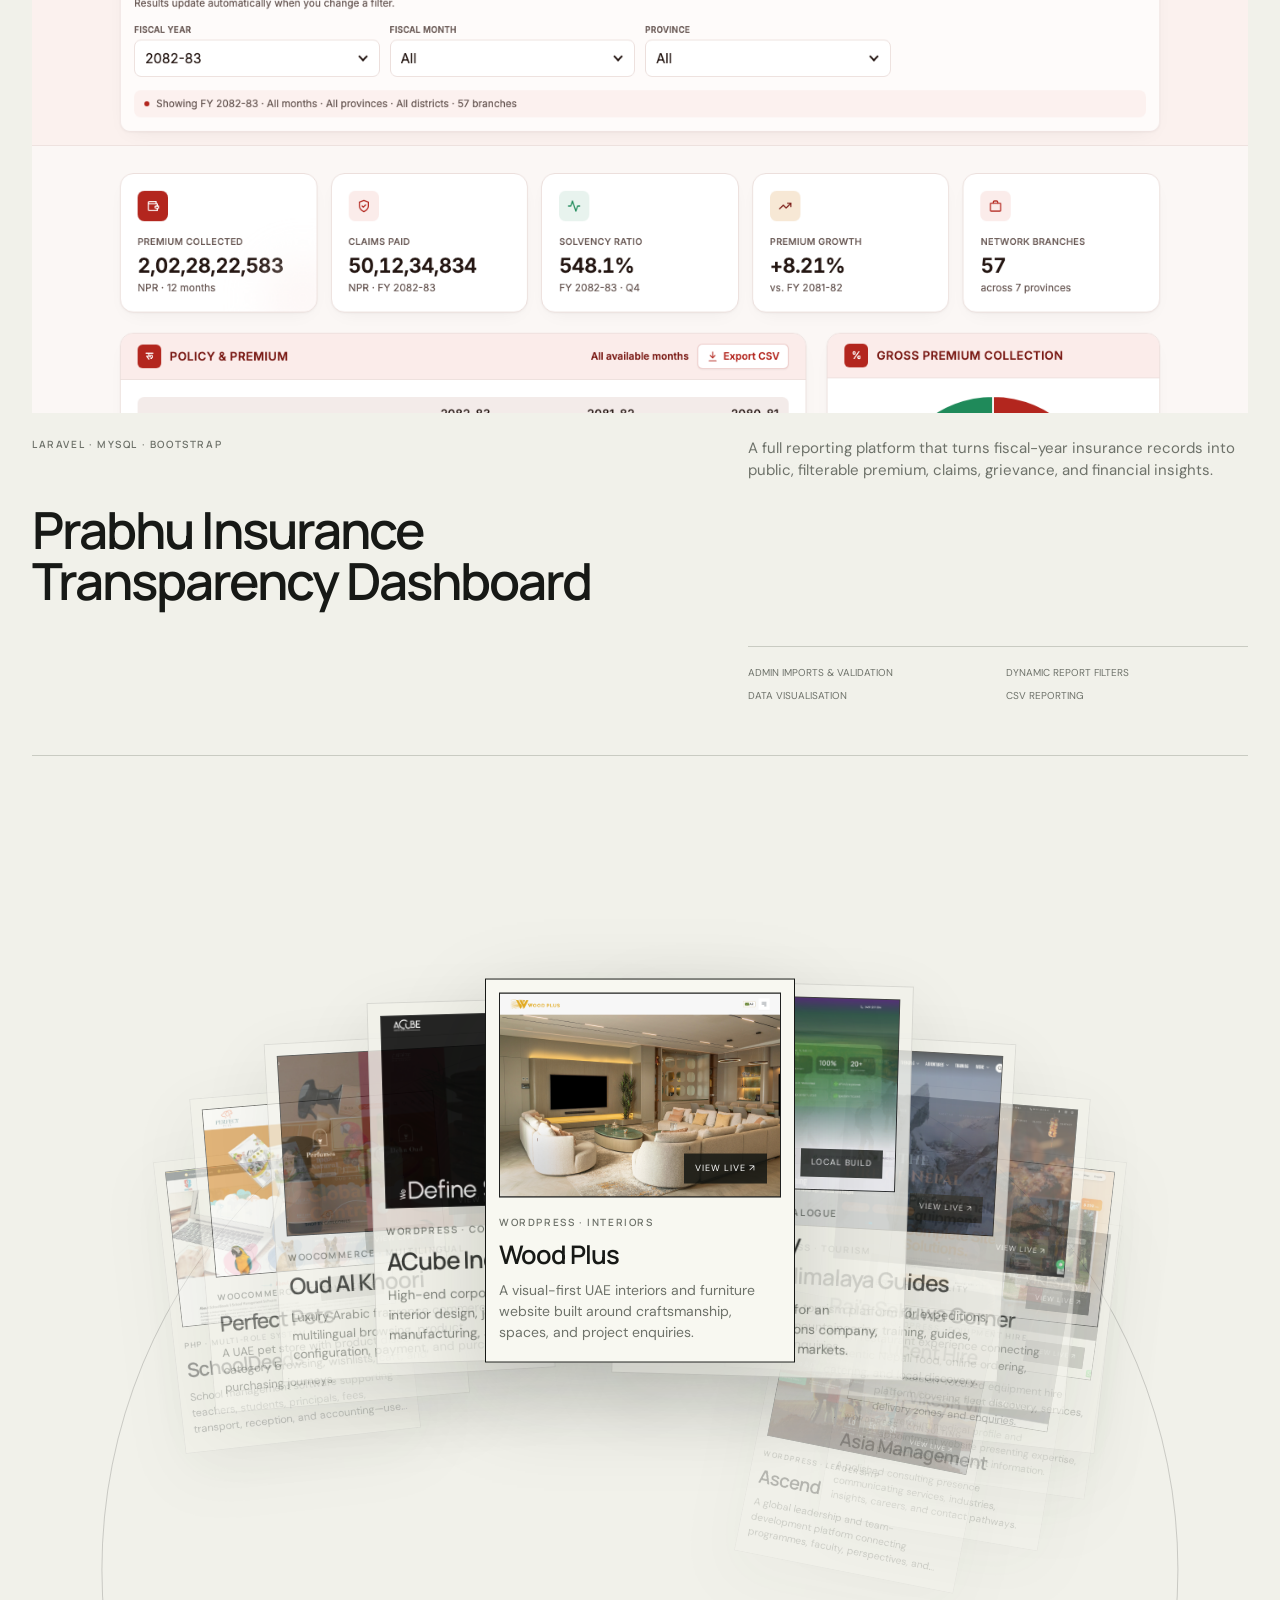
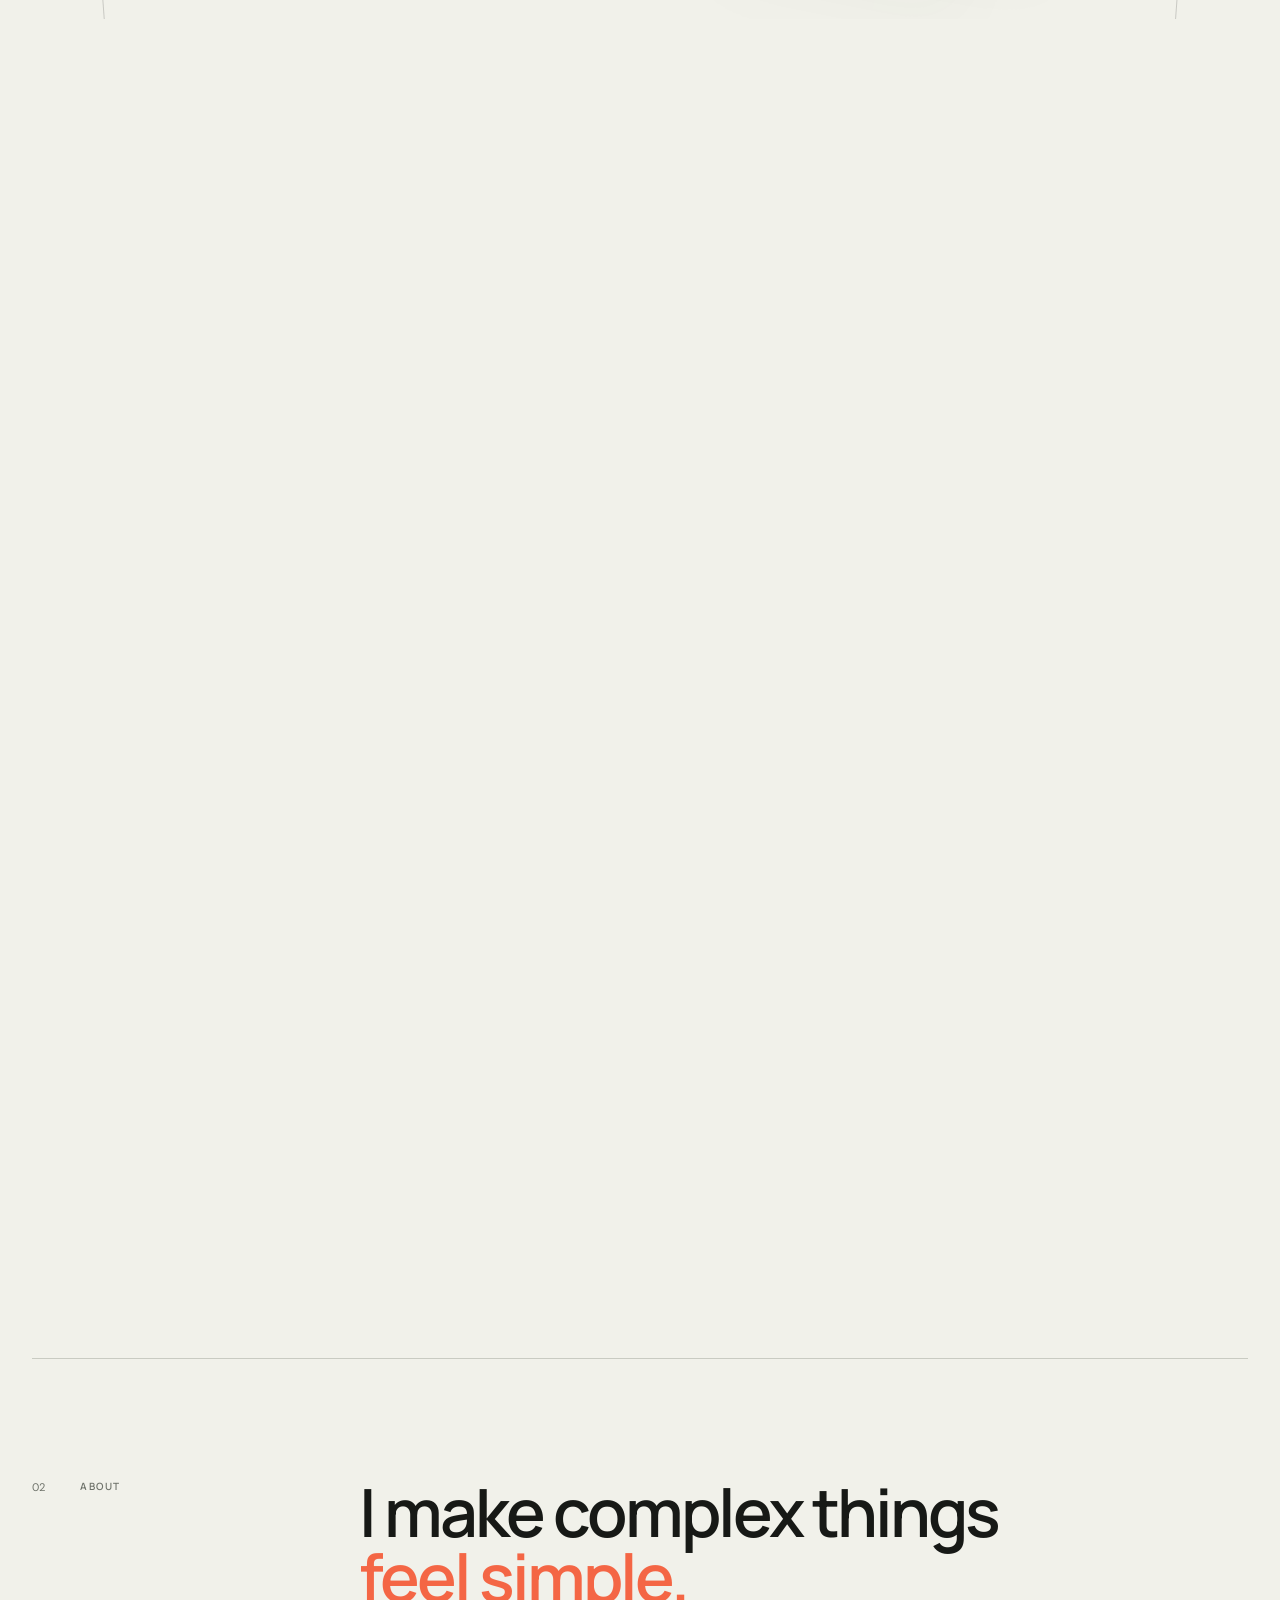
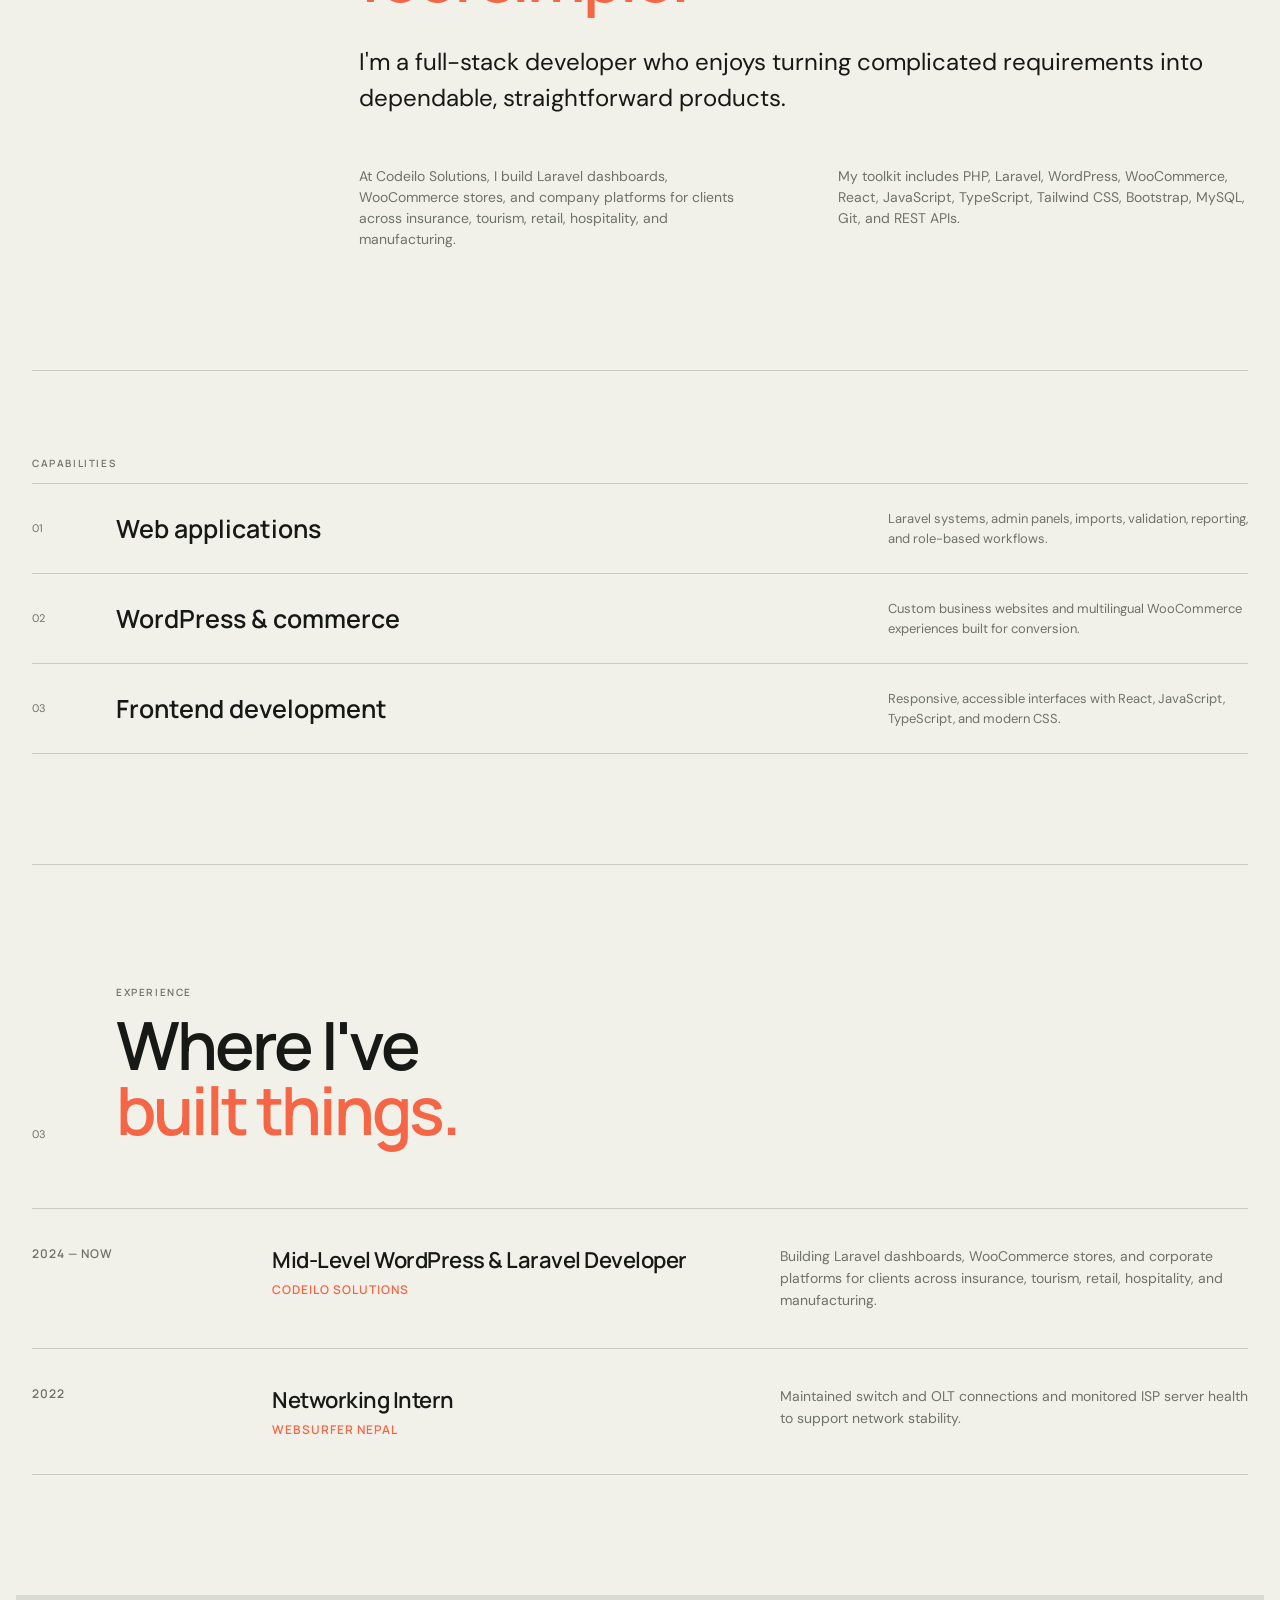
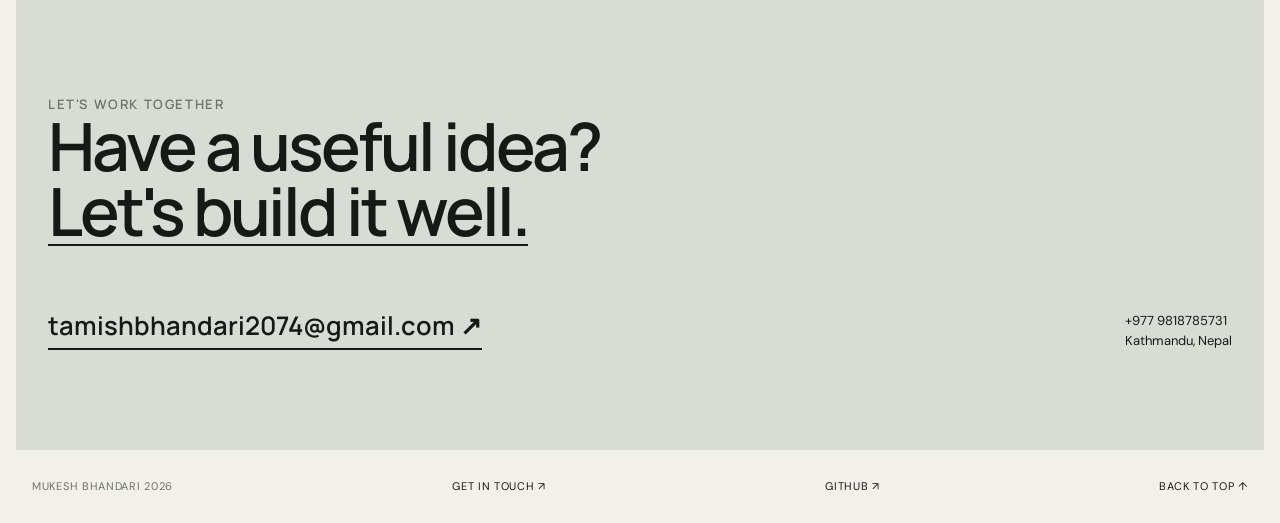
==== commit 618c3d20: "first animated projects parts" ====
--- a/index.html
+++ b/index.html
@@ -21,7 +21,8 @@
     <header class="site-header">
       <a class="brand" href="#top"
         ><span>MB</span><strong>Mukesh Bhandari</strong></a
-      ><button
+      >
+      <button
         class="menu-toggle"
         aria-expanded="false"
         aria-controls="site-nav"
@@ -30,7 +31,7 @@
       </button>
       <nav id="site-nav" class="site-nav">
         <a href="#work">Work</a><a href="#about">About</a
-        ><a href="#contact">Contact</a
+        ><a href="#experience">Experience</a><a href="#contact">Get in touch</a
         ><a
           href="https://github.com/muku10"
           target="_blank"
@@ -51,25 +52,49 @@
           <span>Kathmandu, Nepal</span
           ><span class="available"><i></i>Available for opportunities</span>
         </div>
-        <div class="hero-grid">
+        <div class="hero-statement">
           <h1>
-            Web developer<br />building<br /><em>useful digital work.</em>
+            Pretty is<br />the easy part.<br /><em>I build tools<br />that work.</em>
           </h1>
-          <div>
-            <p>
-              I create reliable web products—from complex Laravel dashboards and
-              school systems to polished WordPress and e-commerce experiences.
+          <div class="hero-aside">
+            <p>
+              A full-stack developer turning complex requirements into reliable,
+              straightforward digital products—from Laravel dashboards to
+              WordPress and e-commerce experiences.
             </p>
             <a href="#work" class="line-link"
               >Explore selected work <span>↓</span></a
             >
           </div>
         </div>
-        <div class="ticker">
-          <span>Laravel + PHP</span><span>WordPress + WooCommerce</span
-          ><span>React + JavaScript</span><span>MySQL + Data</span>
-        </div>
-      </section>
+        <div class="hero-stats">
+          <div class="stat">
+            <span class="stat-number">+3</span>
+            <span class="stat-label">Years of experience</span>
+          </div>
+          <div class="stat">
+            <span class="stat-number">12+</span>
+            <span class="stat-label">Products delivered</span>
+          </div>
+          <div class="stat">
+            <span class="stat-number">200+</span>
+            <span class="stat-label">Schools on one platform</span>
+          </div>
+        </div>
+      </section>
+
+      <section class="clients wrap">
+        <p class="eyebrow">Trusted by teams across</p>
+        <div class="client-logos">
+          <span>Prabhu Insurance</span><span>SchoolDeeds</span
+          ><span>Perfect Pets UAE</span><span>Oud Al Khoori</span
+          ><span>ACube Industries</span><span>Wood Plus</span
+          ><span>Top Himalaya Guides</span><span>Lucent Hire</span
+          ><span>Rai's Sekuwa Corner</span><span>Dr. Vikesh Vij</span
+          ><span>Asia Management</span><span>Ascend</span>
+        </div>
+      </section>
+
       <section id="work" class="work wrap">
         <div class="section-head">
           <span>01</span>
@@ -118,6 +143,7 @@
           </div>
         </article>
         <div class="project-grid">
+          <div class="radial-stage">
           <article class="project project-card" data-category="systems">
             <a
               class="shot"
@@ -253,7 +279,7 @@
               /><span>View live ↗</span></a
             >
             <p class="eyebrow">WordPress · Hospitality</p>
-            <h3>Rai’s Sekuwa Corner</h3>
+            <h3>Rai's Sekuwa Corner</h3>
             <p>
               A rich restaurant experience connecting authentic Nepali food,
               online ordering, catering, and local discovery.
@@ -331,6 +357,7 @@
               programmes, faculty, perspectives, and enquiries.
             </p>
           </article>
+          </div>
         </div>
         <div class="many-more">
           <span>12+ featured projects</span>
@@ -343,15 +370,16 @@
           </p>
         </div>
       </section>
+
       <section id="about" class="about wrap">
         <div>
           <span>02</span>
           <p class="eyebrow">About</p>
         </div>
         <div>
-          <h2>I work across the stack,<br /><em>with the user in mind.</em></h2>
+          <h2>I make complex things<br /><em>feel simple.</em></h2>
           <p class="lead">
-            I’m a full-stack developer who enjoys turning complicated
+            I'm a full-stack developer who enjoys turning complicated
             requirements into dependable, straightforward products.
           </p>
           <div class="columns">
@@ -368,6 +396,7 @@
           </div>
         </div>
       </section>
+
       <section class="capabilities wrap">
         <p class="eyebrow">Capabilities</p>
         <div>
@@ -395,10 +424,46 @@
           </p>
         </div>
       </section>
+
+      <section id="experience" class="experience wrap">
+        <div class="section-head">
+          <span>03</span>
+          <div>
+            <p class="eyebrow">Experience</p>
+            <h2>Where I've<br /><em>built things.</em></h2>
+          </div>
+        </div>
+        <div class="exp-list">
+          <div class="exp-item">
+            <div class="exp-year">2024 — Now</div>
+            <div class="exp-role">
+              <h3>Mid-Level WordPress & Laravel Developer</h3>
+              <p>Codeilo Solutions</p>
+            </div>
+            <div class="exp-desc">
+              Building Laravel dashboards, WooCommerce stores, and corporate
+              platforms for clients across insurance, tourism, retail,
+              hospitality, and manufacturing.
+            </div>
+          </div>
+          <div class="exp-item">
+            <div class="exp-year">2022</div>
+            <div class="exp-role">
+              <h3>Networking Intern</h3>
+              <p>Websurfer Nepal</p>
+            </div>
+            <div class="exp-desc">
+              Maintained switch and OLT connections and monitored ISP server
+              health to support network stability.
+            </div>
+          </div>
+        </div>
+      </section>
+
       <section id="contact" class="contact">
         <div class="wrap">
-          <p class="eyebrow">Let’s work together</p>
-          <h2>Have a useful idea?<br /><em>Let’s build it well.</em></h2>
+          <p class="eyebrow">Let's work together</p>
+          <h2>Have a useful idea?<br /><em>Let's build it well.</em></h2>
           <div>
             <a href="mailto:tamishbhandari2074@gmail.com"
               >tamishbhandari2074@gmail.com ↗</a
@@ -409,7 +474,8 @@
       </section>
     </main>
     <footer class="footer wrap">
-      <span>© 2026 Mukesh Bhandari</span
+      <span>Mukesh Bhandari 2026</span
+      ><a href="mailto:tamishbhandari2074@gmail.com">Get in touch ↗</a
       ><a href="https://github.com/muku10" target="_blank" rel="noreferrer"
         >GitHub ↗</a
       ><a href="#top">Back to top ↑</a>
--- a/styles.css
+++ b/styles.css
@@ -33,6 +33,8 @@
   width: min(1240px, calc(100% - 64px));
   margin: auto;
 }
+
+/* Header */
 .site-header {
   height: 86px;
   border-bottom: 1px solid var(--line);
@@ -55,6 +57,13 @@
   background: var(--ink);
   color: var(--lime);
   font-size: 11px;
+  transition:
+    transform 0.35s cubic-bezier(0.22, 1, 0.36, 1),
+    background-color 0.25s ease;
+}
+.brand:hover span {
+  transform: rotate(-8deg) scale(1.08);
+  background: var(--orange);
 }
 .site-nav {
   display: flex;
@@ -64,18 +73,45 @@
 }
 .site-nav > a:not(.nav-cta) {
   color: var(--muted);
+  position: relative;
+}
+.site-nav > a:not(.nav-cta)::after {
+  content: "";
+  position: absolute;
+  right: 0;
+  bottom: -5px;
+  left: 0;
+  height: 1px;
+  background: currentColor;
+  transform: scaleX(0);
+  transform-origin: right;
+  transition: transform 0.35s cubic-bezier(0.22, 1, 0.36, 1);
+}
+.site-nav > a:not(.nav-cta):hover::after {
+  transform: scaleX(1);
+  transform-origin: left;
 }
 .nav-cta {
   margin-left: 12px;
   padding: 10px 14px;
   border: 1px solid var(--ink);
   font-weight: 600;
+  transition:
+    color 0.25s ease,
+    background-color 0.25s ease,
+    border-color 0.25s ease,
+    transform 0.25s ease;
+}
+.nav-cta:hover {
+  transform: translateY(-2px);
 }
 .menu-toggle {
   display: none;
   border: 0;
   background: none;
 }
+
+/* Hero */
 .hero {
   padding-top: 38px;
 }
@@ -97,29 +133,44 @@
   height: 7px;
   border-radius: 50%;
   background: #8caf11;
-}
-.hero-grid {
-  display: grid;
-  grid-template-columns: 1fr 300px;
+  animation: status-pulse 2.4s ease-in-out infinite;
+}
+@keyframes status-pulse {
+  0%,
+  100% {
+    box-shadow: 0 0 0 0 rgba(140, 175, 17, 0.3);
+  }
+  50% {
+    box-shadow: 0 0 0 6px rgba(140, 175, 17, 0);
+  }
+}
+.hero-statement {
+  display: grid;
+  grid-template-columns: 1.4fr 1fr;
   gap: 60px;
   align-items: end;
-  padding: 72px 0 82px;
+  padding: 90px 0 82px;
 }
 .hero h1 {
   margin: 0;
-  font: 600 clamp(54px, 7vw, 100px) / 0.92 var(--display);
+  font: 600 clamp(56px, 8vw, 116px) / 0.9 var(--display);
   letter-spacing: -5px;
 }
 .hero h1 em,
 .section-head h2 em,
-.about h2 em {
+.about h2 em,
+.experience h2 em {
   font-style: normal;
   color: var(--orange);
 }
-.hero-grid > div p {
+.hero-aside {
+  padding-bottom: 18px;
+}
+.hero-aside p {
   color: var(--muted);
   font-size: 17px;
   margin: 0 0 28px;
+  max-width: 360px;
 }
 .line-link {
   display: flex;
@@ -129,20 +180,53 @@
   font-size: 13px;
   font-weight: 600;
 }
-.ticker {
-  display: grid;
-  grid-template-columns: repeat(4, 1fr);
-  padding: 18px 22px;
-  background: var(--ink);
-  color: #eff0e8;
-  font-size: 10px;
+.hero-stats {
+  display: grid;
+  grid-template-columns: repeat(3, 1fr);
+  gap: 0;
+  padding: 32px 0;
+  border-top: 1px solid var(--line);
+  border-bottom: 1px solid var(--line);
+}
+.stat {
+  display: flex;
+  flex-direction: column;
+  gap: 6px;
+}
+.stat + .stat {
+  border-left: 1px solid var(--line);
+  padding-left: 32px;
+}
+.stat-number {
+  font: 600 clamp(36px, 4vw, 56px) / 1 var(--display);
+  letter-spacing: -2px;
+}
+.stat-label {
+  color: var(--muted);
+  font-size: 12px;
   text-transform: uppercase;
   letter-spacing: 1px;
 }
-.ticker span + span {
-  border-left: 1px solid #ffffff2b;
-  padding-left: 22px;
-}
+
+/* Clients */
+.clients {
+  padding: 60px 0 80px;
+  border-bottom: 1px solid var(--line);
+}
+.clients .eyebrow {
+  margin: 0 0 24px;
+}
+.client-logos {
+  display: flex;
+  flex-wrap: wrap;
+  gap: 14px 32px;
+  color: var(--muted);
+  font: 600 13px var(--display);
+  text-transform: uppercase;
+  letter-spacing: 0.5px;
+}
+
+/* Work */
 .work {
   padding: 135px 0 120px;
 }
@@ -167,7 +251,8 @@
 }
 .section-head h2,
 .about h2,
-.contact h2 {
+.contact h2,
+.experience h2 {
   margin: 0;
   font: 600 clamp(42px, 5.2vw, 72px) / 0.98 var(--display);
   letter-spacing: -3px;
@@ -177,9 +262,42 @@
   color: var(--muted);
   font-size: 13px;
 }
+.filter-bar {
+  display: flex;
+  flex-wrap: wrap;
+  gap: 8px;
+  margin: -28px 0 34px 60px;
+}
+.filter {
+  padding: 9px 13px;
+  border: 1px solid var(--line);
+  background: transparent;
+  color: var(--muted);
+  font: 600 10px var(--display);
+  text-transform: uppercase;
+  letter-spacing: 0.7px;
+  cursor: pointer;
+  transition:
+    color 0.25s ease,
+    background-color 0.25s ease,
+    border-color 0.25s ease,
+    transform 0.25s ease;
+}
+.filter:hover,
+.filter.active {
+  background: var(--ink);
+  border-color: var(--ink);
+  color: var(--paper);
+  transform: translateY(-2px);
+}
+.project-card.is-hidden {
+  display: none;
+}
 .featured {
-  background: var(--ink);
-  color: #f4f4ed;
+  background: transparent;
+  color: var(--ink);
+  border-bottom: 1px solid var(--line);
+  padding-bottom: 52px;
   margin-bottom: 75px;
 }
 .shot {
@@ -213,6 +331,14 @@
 .featured .shot img {
   aspect-ratio: 2.15;
 }
+.featured .shot > span {
+  display: none;
+}
+.featured .project-copy {
+  padding: 24px 0 0;
+  grid-template-columns: 1.15fr 0.85fr;
+  gap: 40px;
+}
 .project-copy {
   display: grid;
   grid-template-columns: 1.1fr 0.9fr;
@@ -233,19 +359,19 @@
   grid-column: 2;
   grid-row: 1 / span 2;
   margin: 0;
-  color: #bfc2b9;
+  color: var(--muted);
   font-size: 15px;
 }
 .project-copy ul {
   grid-column: 2;
   margin: 0;
   padding: 18px 0 0;
-  border-top: 1px solid #ffffff35;
+  border-top: 1px solid var(--line);
   display: grid;
   grid-template-columns: 1fr 1fr;
   gap: 8px 16px;
   list-style: none;
-  color: #c9ccc2;
+  color: var(--muted);
   font-size: 10px;
   text-transform: uppercase;
 }
@@ -253,6 +379,12 @@
   display: grid;
   grid-template-columns: 1fr 1fr;
   gap: 75px 28px;
+}
+.radial-stage {
+  display: contents;
+}
+.radial-gallery-ready .project-grid {
+  --gallery-progress: 0;
 }
 .project .eyebrow {
   margin: 20px 0 8px;
@@ -268,6 +400,46 @@
   color: var(--muted);
   font-size: 14px;
 }
+.project:not(.featured) .shot {
+  transition: transform 0.45s cubic-bezier(0.22, 1, 0.36, 1);
+}
+.project:not(.featured):hover .shot {
+  transform: translateY(-6px);
+}
+.project:not(.featured) .shot img {
+  transition: transform 0.8s cubic-bezier(0.22, 1, 0.36, 1);
+}
+.project:not(.featured):hover .shot img {
+  transform: scale(1.035);
+}
+.many-more {
+  display: grid;
+  grid-template-columns: 180px 1fr 300px;
+  gap: 30px;
+  align-items: end;
+  margin-top: 100px;
+  padding: 40px 0;
+  border-top: 1px solid var(--ink);
+  border-bottom: 1px solid var(--line);
+}
+.many-more > span {
+  color: var(--muted);
+  font-size: 10px;
+  text-transform: uppercase;
+  letter-spacing: 1px;
+}
+.many-more h3 {
+  margin: 0;
+  font: 600 clamp(28px, 3vw, 42px) / 1.08 var(--display);
+  letter-spacing: -1.5px;
+}
+.many-more p {
+  margin: 0;
+  color: var(--muted);
+  font-size: 13px;
+}
+
+/* About */
 .about {
   display: grid;
   grid-template-columns: 1fr 3fr;
@@ -294,6 +466,8 @@
   color: var(--muted);
   font-size: 14px;
 }
+
+/* Capabilities */
 .capabilities {
   padding: 85px 0 110px;
   border-top: 1px solid var(--line);
@@ -322,9 +496,53 @@
   color: var(--muted);
   font-size: 13px;
 }
+
+/* Experience */
+.experience {
+  padding: 120px 0;
+  border-top: 1px solid var(--line);
+}
+.exp-list {
+  margin-top: 60px;
+}
+.exp-item {
+  display: grid;
+  grid-template-columns: 200px 1fr 1fr;
+  gap: 40px;
+  padding: 36px 0;
+  border-top: 1px solid var(--line);
+}
+.exp-item:last-child {
+  border-bottom: 1px solid var(--line);
+}
+.exp-year {
+  color: var(--muted);
+  font: 600 12px var(--display);
+  text-transform: uppercase;
+  letter-spacing: 1px;
+}
+.exp-role h3 {
+  margin: 0;
+  font: 600 22px var(--display);
+  letter-spacing: -0.5px;
+}
+.exp-role p {
+  margin: 6px 0 0;
+  color: var(--orange);
+  font: 600 12px var(--display);
+  text-transform: uppercase;
+  letter-spacing: 1px;
+}
+.exp-desc {
+  color: var(--muted);
+  font-size: 14px;
+  line-height: 1.6;
+}
+
+/* Contact */
 .contact {
   margin: 0 16px 28px;
-  background: var(--lime);
+  background: #d9dcd5;
   padding: 100px 0;
 }
 .contact h2 em {
@@ -348,6 +566,8 @@
   margin: 0;
   font-size: 13px;
 }
+
+/* Footer */
 .footer {
   display: flex;
   justify-content: space-between;
@@ -360,10 +580,177 @@
 .footer a {
   color: var(--ink);
 }
+
+/* Motion */
+.motion-ready .reveal-item {
+  opacity: 0;
+  transform: translateY(28px);
+  transition:
+    opacity 0.75s cubic-bezier(0.22, 1, 0.36, 1) var(--reveal-delay, 0ms),
+    transform 0.75s cubic-bezier(0.22, 1, 0.36, 1) var(--reveal-delay, 0ms);
+}
+.motion-ready .reveal-item.is-visible {
+  opacity: 1;
+  transform: translateY(0);
+}
+
+/* Custom cursor */
+.cursor-dot,
+.cursor-ring {
+  position: fixed;
+  top: 0;
+  left: 0;
+  z-index: 9999;
+  pointer-events: none;
+  opacity: 0;
+  will-change: transform;
+}
+.cursor-dot {
+  width: 6px;
+  height: 6px;
+  margin: -3px 0 0 -3px;
+  border-radius: 50%;
+  background: var(--orange);
+  transition: opacity 0.2s ease;
+}
+.cursor-ring {
+  width: 34px;
+  height: 34px;
+  margin: -17px 0 0 -17px;
+  border: 1px solid rgba(23, 25, 22, 0.65);
+  border-radius: 50%;
+  transition:
+    width 0.25s ease,
+    height 0.25s ease,
+    margin 0.25s ease,
+    background-color 0.25s ease,
+    border-color 0.25s ease,
+    opacity 0.2s ease;
+}
+.cursor-active .cursor-dot,
+.cursor-active .cursor-ring {
+  opacity: 1;
+}
+.cursor-hover .cursor-ring {
+  width: 52px;
+  height: 52px;
+  margin: -26px 0 0 -26px;
+  border-color: rgba(244, 102, 69, 0.45);
+  background: rgba(244, 102, 69, 0.12);
+}
+@media (pointer: fine) {
+  .custom-cursor,
+  .custom-cursor a,
+  .custom-cursor button {
+    cursor: none;
+  }
+}
+
+/* Radial gallery */
+@media (min-width: 900px) {
+  .radial-gallery-ready .project-grid {
+    position: relative;
+    display: block;
+    height: clamp(980px, calc(var(--visible-count, 10) * 150px), 1700px);
+    margin-top: 48px;
+    overflow: clip;
+  }
+  .radial-gallery-ready .radial-stage {
+    position: sticky;
+    top: 96px;
+    display: block;
+    height: calc(100vh - 112px);
+    min-height: 620px;
+    overflow: hidden;
+  }
+  .radial-gallery-ready .radial-stage::before {
+    content: "";
+    position: absolute;
+    top: 50%;
+    left: 50%;
+    display: block;
+    width: min(84vw, 1120px);
+    height: min(84vw, 1120px);
+    border: 1px solid rgba(23, 25, 22, 0.18);
+    border-radius: 50%;
+    transform: translate(-50%, -18%) rotate(calc(var(--gallery-progress) * -68deg));
+    pointer-events: none;
+  }
+  .radial-gallery-ready .radial-stage::after {
+    content: "";
+    position: absolute;
+    top: 50%;
+    left: 50%;
+    display: block;
+    width: 12px;
+    height: 12px;
+    border-radius: 50%;
+    background: var(--orange);
+    box-shadow: 0 0 0 14px rgba(244, 102, 69, 0.11);
+    transform: translate(-50%, -50%);
+    pointer-events: none;
+  }
+  .radial-gallery-ready .project-grid .project {
+    position: absolute;
+    top: 50%;
+    left: 50%;
+    width: min(310px, 25vw);
+    min-height: 374px;
+    margin: 0;
+    padding: 13px 13px 19px;
+    border: 1px solid rgba(23, 25, 22, 0.14);
+    background: rgba(241, 241, 234, 0.92);
+    box-shadow: 0 26px 70px rgba(23, 25, 22, 0.1);
+    opacity: var(--radial-opacity, 0.5);
+    z-index: var(--radial-z, 1);
+    transform:
+      translate3d(-50%, -50%, 0)
+      translate3d(var(--radial-x, 0), calc(var(--radial-y, 0) + 96px), 0)
+      rotate(var(--radial-rotate, 0deg))
+      scale(var(--radial-scale, 0.75));
+    transition:
+      opacity 0.18s ease,
+      box-shadow 0.25s ease,
+      border-color 0.25s ease,
+      background-color 0.25s ease;
+    will-change: transform, opacity;
+  }
+  .radial-gallery-ready .project-grid .project.is-active,
+  .radial-gallery-ready .project-grid .project:hover {
+    border-color: var(--ink);
+    background: #f8f8f1;
+    box-shadow: 0 34px 90px rgba(23, 25, 22, 0.18);
+    opacity: 1;
+  }
+  .radial-gallery-ready .project-grid .project .shot {
+    border: 1px solid rgba(23, 25, 22, 0.08);
+  }
+  .radial-gallery-ready .project-grid .project .shot img {
+    aspect-ratio: 1.38;
+  }
+  .radial-gallery-ready .project-grid .project .eyebrow {
+    margin-top: 17px;
+  }
+  .radial-gallery-ready .project-grid .project h3 {
+    font-size: clamp(20px, 2vw, 28px);
+  }
+  .radial-gallery-ready .project-grid .project > p:last-child {
+    display: -webkit-box;
+    overflow: hidden;
+    -webkit-line-clamp: 3;
+    line-clamp: 3;
+    -webkit-box-orient: vertical;
+  }
+}
+
+/* Responsive */
 @media (max-width: 760px) {
   .wrap,
   .site-header {
     width: calc(100% - 36px);
+  }
+  body {
+    overflow-x: hidden;
   }
   .site-header {
     height: 70px;
@@ -395,25 +782,50 @@
   .hero {
     padding-top: 26px;
   }
-  .hero-grid {
+  .hero-meta {
+    font-size: 8px;
+    letter-spacing: 1px;
+    gap: 14px;
+  }
+  .available {
+    justify-content: flex-end;
+    text-align: right;
+  }
+  .hero-statement {
     display: block;
     padding: 55px 0;
   }
   .hero h1 {
-    font-size: clamp(48px, 14vw, 67px);
-    letter-spacing: -3px;
-  }
-  .hero-grid > div {
+    font-size: clamp(46px, 12.8vw, 58px);
+    letter-spacing: -2.5px;
+  }
+  .hero-aside {
     margin-top: 38px;
     max-width: 360px;
   }
-  .ticker {
+  .hero-aside p {
+    font-size: 15px;
+  }
+  .hero-stats {
     grid-template-columns: 1fr 1fr;
-    gap: 14px;
-  }
-  .ticker span + span {
+    gap: 24px;
+  }
+  .stat + .stat {
     border: 0;
     padding: 0;
+  }
+  .stat:nth-child(3) {
+    grid-column: 1 / -1;
+  }
+  .stat-number {
+    font-size: 36px;
+  }
+  .clients {
+    padding: 40px 0 55px;
+  }
+  .client-logos {
+    gap: 10px 20px;
+    font-size: 11px;
   }
   .work {
     padding: 85px 0;
@@ -424,6 +836,14 @@
   }
   .section-head > p {
     grid-column: 2;
+  }
+  .filter-bar {
+    margin: -12px 0 30px;
+    gap: 6px;
+  }
+  .filter {
+    font-size: 8px;
+    padding: 8px 9px;
   }
   .featured .shot img,
   .shot img {
@@ -440,188 +860,6 @@
     grid-column: 1;
     grid-row: auto;
   }
-  .project-grid {
-    grid-template-columns: 1fr;
-    gap: 52px;
-  }
-  .about {
-    grid-template-columns: 1fr;
-    padding: 85px 0;
-  }
-  .about .lead {
-    font-size: 20px;
-  }
-  .columns {
-    grid-template-columns: 1fr;
-    gap: 22px;
-  }
-  .capabilities > div {
-    grid-template-columns: 32px 1fr;
-  }
-  .capabilities div p {
-    grid-column: 2;
-  }
-  .contact {
-    margin-inline: 9px;
-    padding: 70px 8px;
-  }
-  .contact .wrap > div {
-    display: block;
-    margin-top: 45px;
-  }
-  .contact div p {
-    margin-top: 28px;
-  }
-  .footer {
-    flex-wrap: wrap;
-    gap: 14px;
-  }
-  .footer span {
-    width: 100%;
-  }
-}
-@media (prefers-reduced-motion: reduce) {
-  html {
-    scroll-behavior: auto;
-  }
-  .shot img {
-    transition: none;
-  }
-}
-@media (max-width: 760px) {
-  body {
-    overflow-x: hidden;
-  }
-  .hero h1 {
-    font-size: clamp(46px, 12.8vw, 58px);
-    letter-spacing: -2.5px;
-  }
-  .hero-meta {
-    font-size: 8px;
-    letter-spacing: 1px;
-    gap: 14px;
-  }
-  .available {
-    justify-content: flex-end;
-    text-align: right;
-  }
-  .ticker {
-    font-size: 8px;
-    letter-spacing: 0.6px;
-  }
-  .ticker span {
-    min-width: 0;
-  }
-}
-.filter-bar {
-  display: flex;
-  flex-wrap: wrap;
-  gap: 8px;
-  margin: -28px 0 34px 60px;
-}
-.filter {
-  padding: 9px 13px;
-  border: 1px solid var(--line);
-  background: transparent;
-  color: var(--muted);
-  font: 600 10px var(--display);
-  text-transform: uppercase;
-  letter-spacing: 0.7px;
-  cursor: pointer;
-  transition: 0.2s ease;
-}
-.filter:hover,
-.filter.active {
-  background: var(--ink);
-  border-color: var(--ink);
-  color: var(--paper);
-}
-.project-card.is-hidden {
-  display: none;
-}
-.many-more {
-  display: grid;
-  grid-template-columns: 180px 1fr 300px;
-  gap: 30px;
-  align-items: end;
-  margin-top: 100px;
-  padding: 40px 0;
-  border-top: 1px solid var(--ink);
-  border-bottom: 1px solid var(--line);
-}
-.many-more > span {
-  color: var(--muted);
-  font-size: 10px;
-  text-transform: uppercase;
-  letter-spacing: 1px;
-}
-.many-more h3 {
-  margin: 0;
-  font: 600 clamp(28px, 3vw, 42px) / 1.08 var(--display);
-  letter-spacing: -1.5px;
-}
-.many-more p {
-  margin: 0;
-  color: var(--muted);
-  font-size: 13px;
-}
-@media (max-width: 760px) {
-  .filter-bar {
-    margin: -12px 0 30px;
-    gap: 6px;
-  }
-  .filter {
-    font-size: 8px;
-    padding: 8px 9px;
-  }
-  .many-more {
-    grid-template-columns: 1fr;
-    margin-top: 70px;
-  }
-  .many-more p {
-    max-width: 330px;
-  }
-}
-.featured .shot img {
-  height: auto;
-  aspect-ratio: auto;
-  object-fit: contain;
-  transform: none;
-}
-.featured .shot:hover img {
-  transform: none;
-}
-@media (max-width: 760px) {
-  .featured .shot img {
-    height: auto;
-    aspect-ratio: auto;
-  }
-}
-.featured .shot > span {
-  display: none;
-}
-.featured {
-  background: transparent;
-  color: var(--ink);
-  border-bottom: 1px solid var(--line);
-  padding-bottom: 52px;
-}
-.featured .project-copy {
-  padding: 24px 0 0;
-  grid-template-columns: 1.15fr 0.85fr;
-  gap: 40px;
-}
-.featured .project-copy > p:not(.eyebrow) {
-  color: var(--muted);
-}
-.featured .project-copy ul {
-  color: var(--muted);
-  border-top-color: var(--line);
-}
-.featured .project-copy h3 {
-  font-size: clamp(30px, 3.5vw, 48px);
-}
-@media (max-width: 760px) {
   .featured {
     padding-bottom: 38px;
   }
@@ -636,4 +874,78 @@
     grid-column: 1;
     grid-row: auto;
   }
-}
+  .project-grid {
+    grid-template-columns: 1fr;
+    gap: 52px;
+  }
+  .about {
+    grid-template-columns: 1fr;
+    padding: 85px 0;
+  }
+  .about .lead {
+    font-size: 20px;
+  }
+  .columns {
+    grid-template-columns: 1fr;
+    gap: 22px;
+  }
+  .capabilities > div {
+    grid-template-columns: 32px 1fr;
+  }
+  .capabilities div p {
+    grid-column: 2;
+  }
+  .experience {
+    padding: 85px 0;
+  }
+  .exp-item {
+    grid-template-columns: 1fr;
+    gap: 12px;
+    padding: 28px 0;
+  }
+  .contact {
+    margin-inline: 9px;
+    padding: 70px 8px;
+  }
+  .contact .wrap > div {
+    display: block;
+    margin-top: 45px;
+  }
+  .contact div p {
+    margin-top: 28px;
+  }
+  .many-more {
+    grid-template-columns: 1fr;
+    margin-top: 70px;
+  }
+  .many-more p {
+    max-width: 330px;
+  }
+  .footer {
+    flex-wrap: wrap;
+    gap: 14px;
+  }
+  .footer span {
+    width: 100%;
+  }
+}
+
+@media (prefers-reduced-motion: reduce) {
+  html {
+    scroll-behavior: auto;
+  }
+  .shot img {
+    transition: none;
+  }
+  .motion-ready .reveal-item {
+    opacity: 1;
+    transform: none;
+    transition: none;
+  }
+  .project-grid {
+    overflow: visible;
+  }
+  .available i {
+    animation: none;
+  }
+}
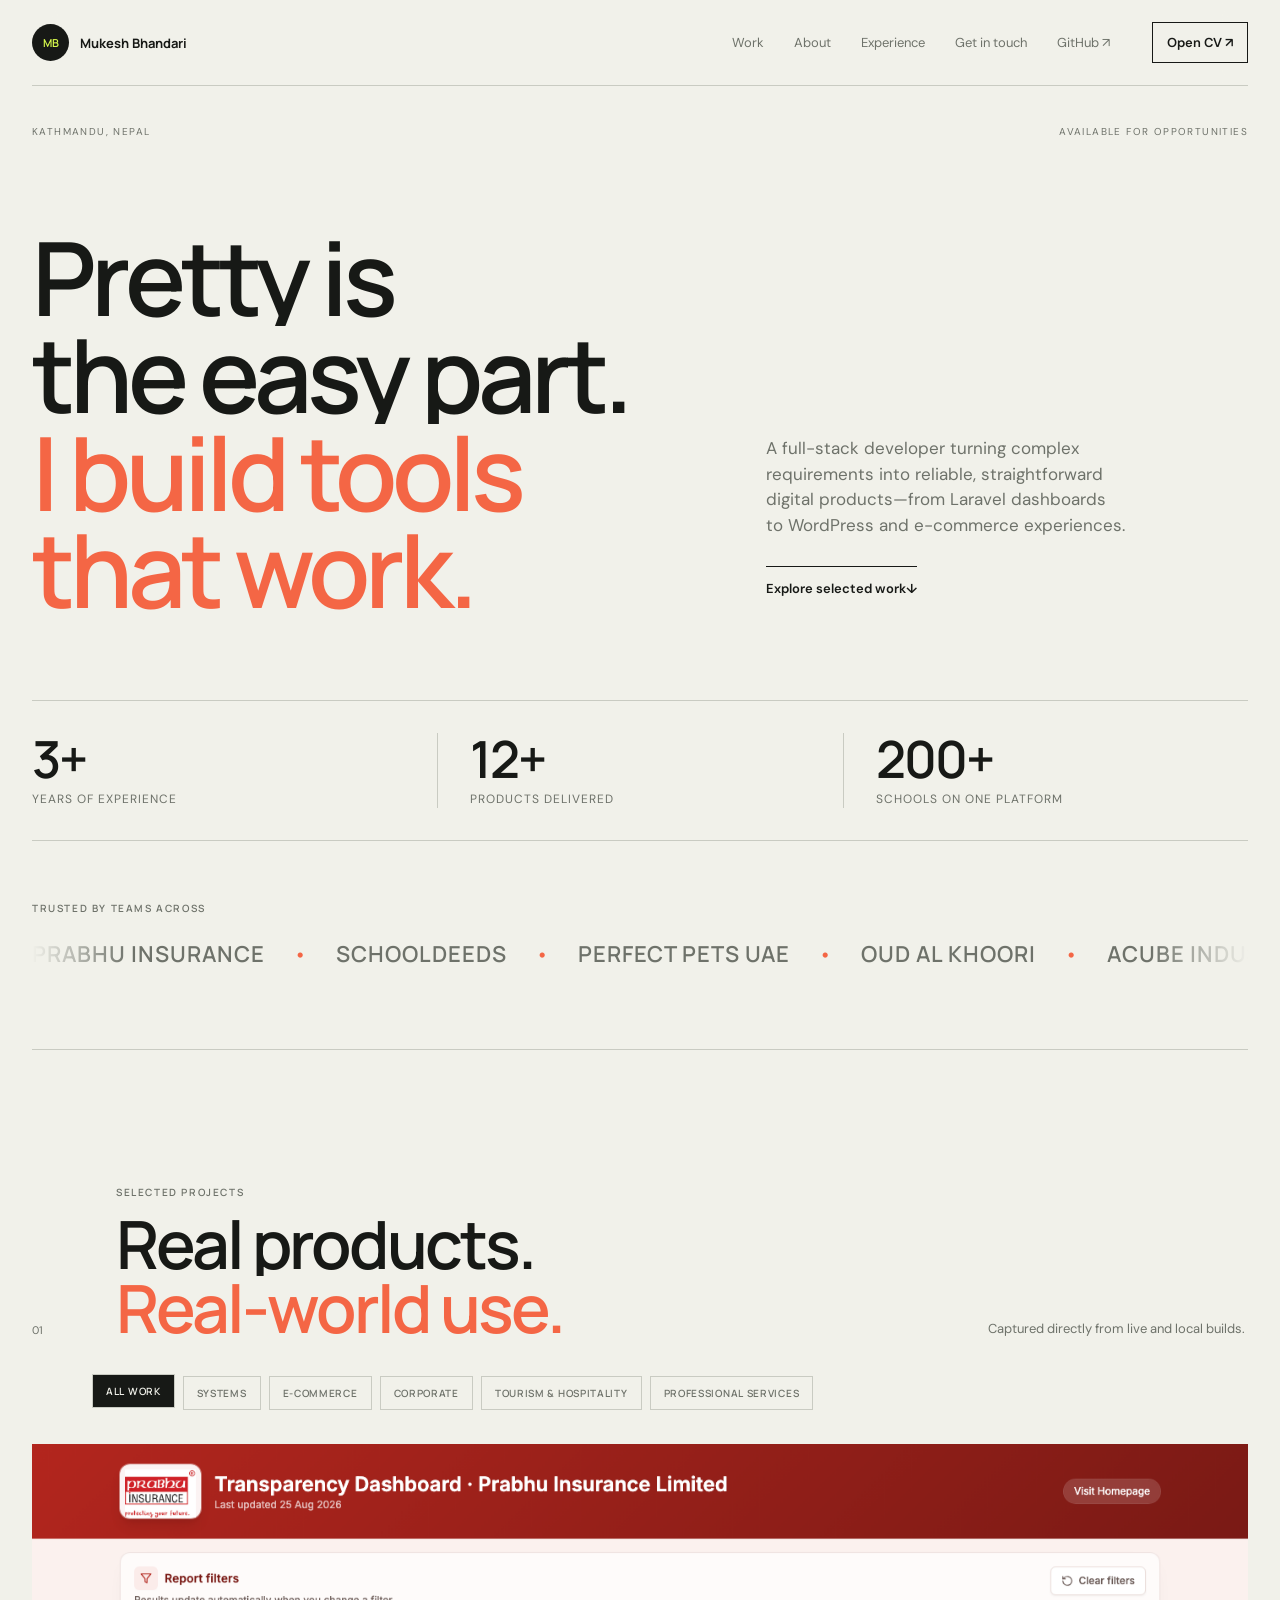
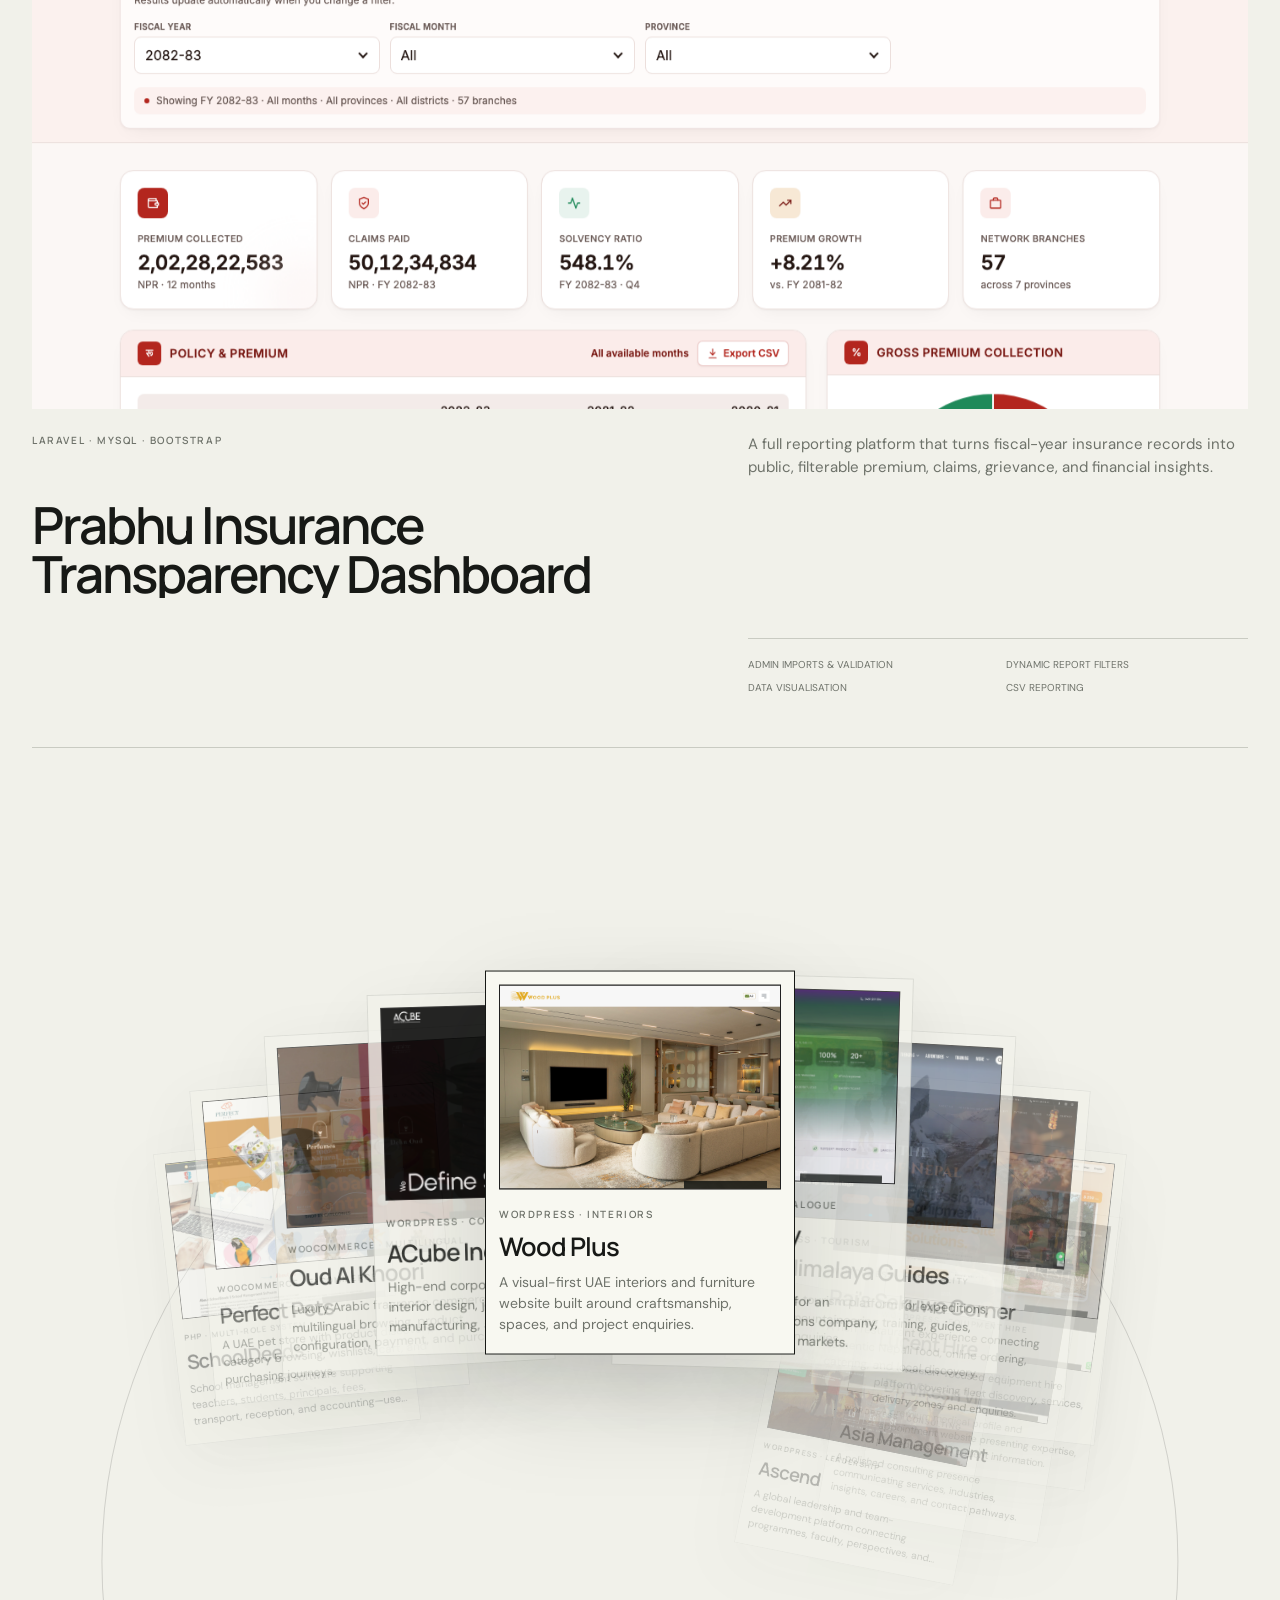
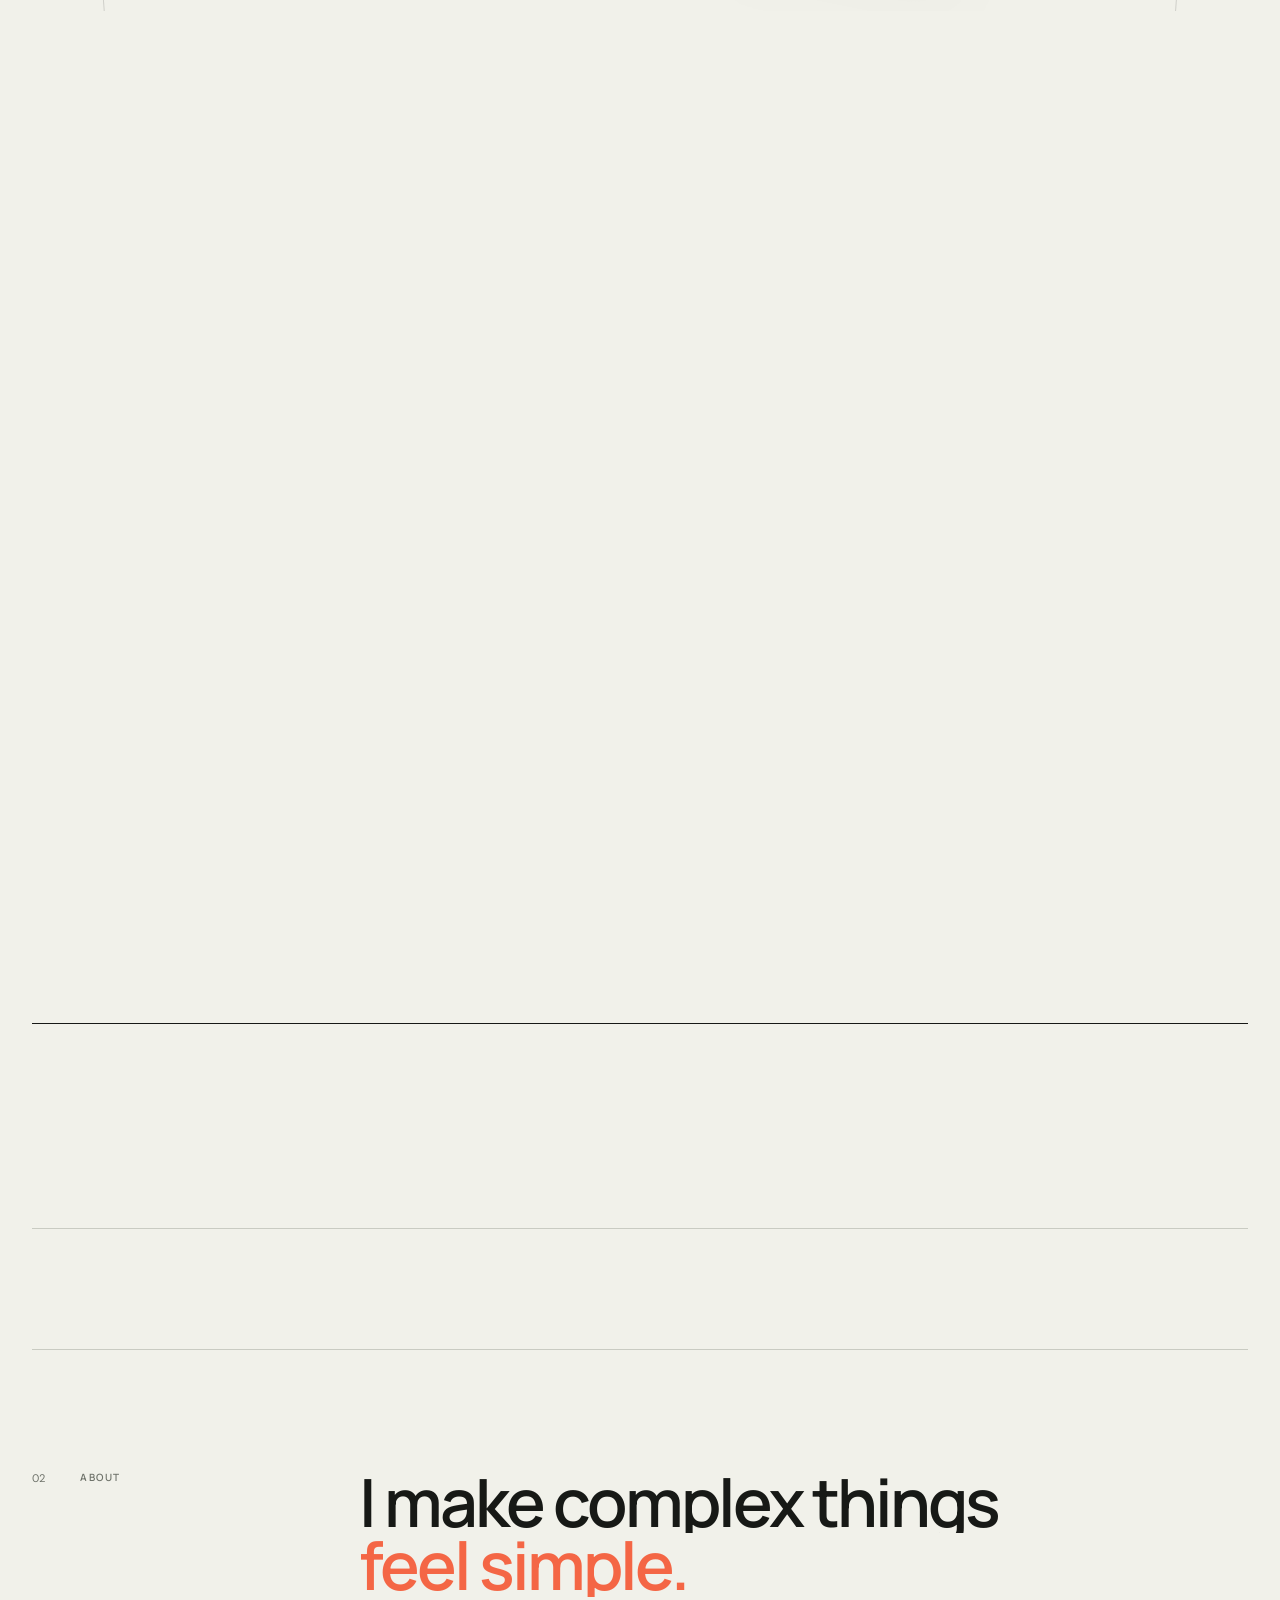
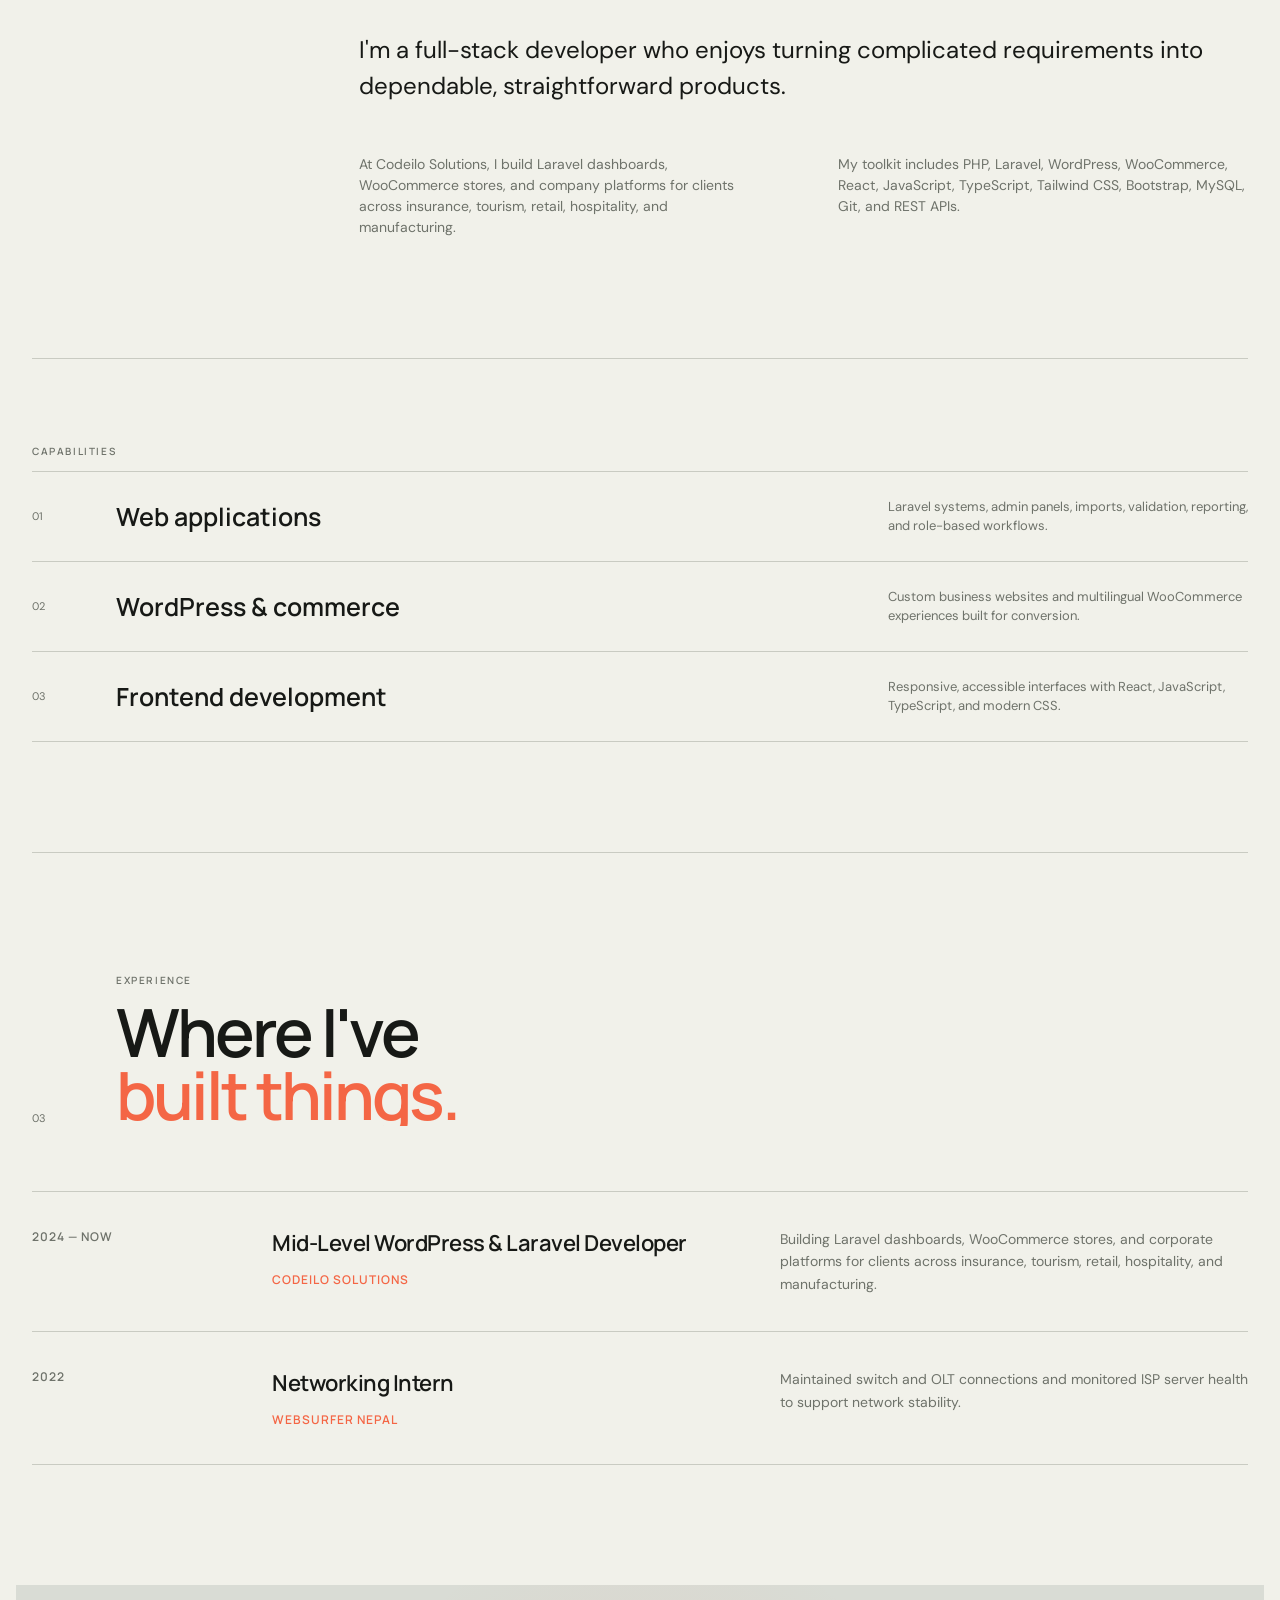
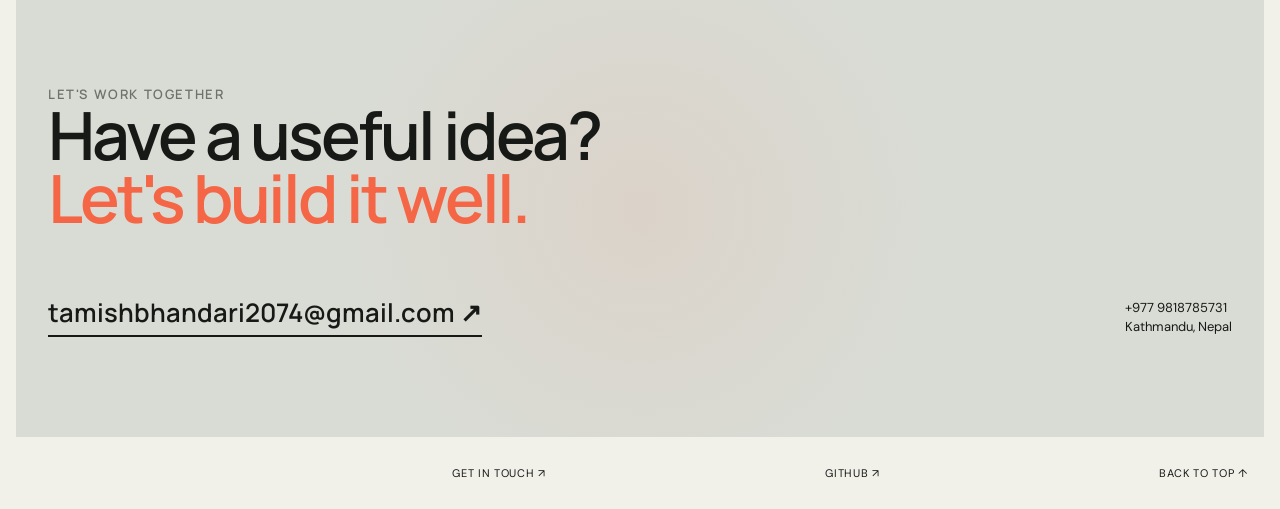
==== commit 7943f94b: "animation added" ====
--- a/index.html
+++ b/index.html
@@ -18,6 +18,10 @@
     <script src="script.js" defer></script>
   </head>
   <body>
+    <div class="page-loader" aria-hidden="true">
+      <div class="loader-bar"></div>
+      <div class="loader-text"><span>MB</span></div>
+    </div>
     <header class="site-header">
       <a class="brand" href="#top"
         ><span>MB</span><strong>Mukesh Bhandari</strong></a
@@ -49,62 +53,88 @@
     <main id="top">
       <section class="hero wrap">
         <div class="hero-meta">
-          <span>Kathmandu, Nepal</span
-          ><span class="available"><i></i>Available for opportunities</span>
+          <span class="reveal-text">Kathmandu, Nepal</span
+          ><span class="available reveal-text"><i></i>Available for opportunities</span>
         </div>
         <div class="hero-statement">
-          <h1>
-            Pretty is<br />the easy part.<br /><em>I build tools<br />that work.</em>
+          <h1 class="split-text">
+            <span class="line"><span class="word">Pretty is</span></span
+            ><span class="line"><span class="word">the easy part.</span></span
+            ><span class="line"><em><span class="word">I build tools</span></em></span
+            ><span class="line"><em><span class="word">that work.</span></em></span>
           </h1>
           <div class="hero-aside">
-            <p>
+            <p class="reveal-para">
               A full-stack developer turning complex requirements into reliable,
               straightforward digital products—from Laravel dashboards to
               WordPress and e-commerce experiences.
             </p>
-            <a href="#work" class="line-link"
-              >Explore selected work <span>↓</span></a
+            <a href="#work" class="line-link magnetic reveal-para"
+              ><span>Explore selected work</span><span class="arrow">↓</span></a
             >
           </div>
         </div>
         <div class="hero-stats">
-          <div class="stat">
-            <span class="stat-number">+3</span>
+          <div class="stat reveal-stat">
+            <span class="stat-number" data-target="3">0</span>
             <span class="stat-label">Years of experience</span>
           </div>
-          <div class="stat">
-            <span class="stat-number">12+</span>
+          <div class="stat reveal-stat">
+            <span class="stat-number" data-target="12">0</span>
             <span class="stat-label">Products delivered</span>
           </div>
-          <div class="stat">
-            <span class="stat-number">200+</span>
+          <div class="stat reveal-stat">
+            <span class="stat-number" data-target="200">0</span>
             <span class="stat-label">Schools on one platform</span>
           </div>
         </div>
       </section>
 
       <section class="clients wrap">
-        <p class="eyebrow">Trusted by teams across</p>
-        <div class="client-logos">
-          <span>Prabhu Insurance</span><span>SchoolDeeds</span
-          ><span>Perfect Pets UAE</span><span>Oud Al Khoori</span
-          ><span>ACube Industries</span><span>Wood Plus</span
-          ><span>Top Himalaya Guides</span><span>Lucent Hire</span
-          ><span>Rai's Sekuwa Corner</span><span>Dr. Vikesh Vij</span
-          ><span>Asia Management</span><span>Ascend</span>
+        <p class="eyebrow reveal-fade">Trusted by teams across</p>
+        <div class="marquee" aria-hidden="true">
+          <div class="marquee-track">
+            <span>Prabhu Insurance</span><span class="dot">•</span
+            ><span>SchoolDeeds</span><span class="dot">•</span
+            ><span>Perfect Pets UAE</span><span class="dot">•</span
+            ><span>Oud Al Khoori</span><span class="dot">•</span
+            ><span>ACube Industries</span><span class="dot">•</span
+            ><span>Wood Plus</span><span class="dot">•</span
+            ><span>Top Himalaya Guides</span><span class="dot">•</span
+            ><span>Lucent Hire</span><span class="dot">•</span
+            ><span>Rai's Sekuwa Corner</span><span class="dot">•</span
+            ><span>Dr. Vikesh Vij</span><span class="dot">•</span
+            ><span>Asia Management</span><span class="dot">•</span
+            ><span>Ascend</span><span class="dot">•</span>
+            <span>Prabhu Insurance</span><span class="dot">•</span
+            ><span>SchoolDeeds</span><span class="dot">•</span
+            ><span>Perfect Pets UAE</span><span class="dot">•</span
+            ><span>Oud Al Khoori</span><span class="dot">•</span
+            ><span>ACube Industries</span><span class="dot">•</span
+            ><span>Wood Plus</span><span class="dot">•</span
+            ><span>Top Himalaya Guides</span><span class="dot">•</span
+            ><span>Lucent Hire</span><span class="dot">•</span
+            ><span>Rai's Sekuwa Corner</span><span class="dot">•</span
+            ><span>Dr. Vikesh Vij</span><span class="dot">•</span
+            ><span>Asia Management</span><span class="dot">•</span
+            ><span>Ascend</span><span class="dot">•</span>
+          </div>
         </div>
       </section>
 
       <section id="work" class="work wrap">
         <div class="section-head">
-          <span>01</span>
+          <span class="reveal-fade">01</span>
           <div>
-            <p class="eyebrow">Selected projects</p>
-            <h2>Real products.<br /><em>Real-world use.</em></h2>
-          </div>
-          <p>Captured directly from live and local builds.</p>
-        </div>
-        <div class="filter-bar" role="group" aria-label="Filter projects">
+            <p class="eyebrow reveal-fade">Selected projects</p>
+            <h2 class="split-text">
+              <span class="line"><span class="word">Real products.</span></span
+              ><span class="line"><em><span class="word">Real-world use.</span></em></span>
+            </h2>
+          </div>
+          <p class="reveal-fade">Captured directly from live and local builds.</p>
+        </div>
+        <div class="filter-bar reveal-fade" role="group" aria-label="Filter projects">
           <button class="filter active" data-filter="all">All work</button
           ><button class="filter" data-filter="systems">Systems</button
           ><button class="filter" data-filter="commerce">E-commerce</button
@@ -117,7 +147,7 @@
         </div>
         <article class="featured project-card" data-category="systems">
           <a
-            class="shot"
+            class="shot parallax-img"
             href="https://dashboard.prabhuinsurance.com"
             target="_blank"
             rel="noreferrer"
@@ -128,7 +158,10 @@
           >
           <div class="project-copy">
             <p class="eyebrow">Laravel · MySQL · Bootstrap</p>
-            <h3>Prabhu Insurance<br />Transparency Dashboard</h3>
+            <h3 class="split-text">
+              <span class="line"><span class="word">Prabhu Insurance</span></span
+              ><span class="line"><span class="word">Transparency Dashboard</span></span>
+            </h3>
             <p>
               A full reporting platform that turns fiscal-year insurance records
               into public, filterable premium, claims, grievance, and financial
@@ -360,11 +393,11 @@
           </div>
         </div>
         <div class="many-more">
-          <span>12+ featured projects</span>
-          <h3>
+          <span class="reveal-fade">12+ featured projects</span>
+          <h3 class="reveal-fade">
             And many more across<br />commerce, services, and digital products.
           </h3>
-          <p>
+          <p class="reveal-fade">
             Additional client work and ongoing builds are available to discuss
             privately.
           </p>
@@ -373,22 +406,25 @@
 
       <section id="about" class="about wrap">
         <div>
-          <span>02</span>
-          <p class="eyebrow">About</p>
+          <span class="reveal-fade">02</span>
+          <p class="eyebrow reveal-fade">About</p>
         </div>
         <div>
-          <h2>I make complex things<br /><em>feel simple.</em></h2>
-          <p class="lead">
+          <h2 class="split-text">
+            <span class="line"><span class="word">I make complex things</span></span
+            ><span class="line"><em><span class="word">feel simple.</span></em></span>
+          </h2>
+          <p class="lead reveal-para">
             I'm a full-stack developer who enjoys turning complicated
             requirements into dependable, straightforward products.
           </p>
           <div class="columns">
-            <p>
+            <p class="reveal-para">
               At Codeilo Solutions, I build Laravel dashboards, WooCommerce
               stores, and company platforms for clients across insurance,
               tourism, retail, hospitality, and manufacturing.
             </p>
-            <p>
+            <p class="reveal-para">
               My toolkit includes PHP, Laravel, WordPress, WooCommerce, React,
               JavaScript, TypeScript, Tailwind CSS, Bootstrap, MySQL, Git, and
               REST APIs.
@@ -398,27 +434,27 @@
       </section>
 
       <section class="capabilities wrap">
-        <p class="eyebrow">Capabilities</p>
-        <div>
+        <p class="eyebrow reveal-fade">Capabilities</p>
+        <div class="capability-item">
           <span>01</span>
-          <h3>Web applications</h3>
-          <p>
+          <h3 class="reveal-text">Web applications</h3>
+          <p class="reveal-fade">
             Laravel systems, admin panels, imports, validation, reporting, and
             role-based workflows.
           </p>
         </div>
-        <div>
+        <div class="capability-item">
           <span>02</span>
-          <h3>WordPress & commerce</h3>
-          <p>
+          <h3 class="reveal-text">WordPress & commerce</h3>
+          <p class="reveal-fade">
             Custom business websites and multilingual WooCommerce experiences
             built for conversion.
           </p>
         </div>
-        <div>
+        <div class="capability-item">
           <span>03</span>
-          <h3>Frontend development</h3>
-          <p>
+          <h3 class="reveal-text">Frontend development</h3>
+          <p class="reveal-fade">
             Responsive, accessible interfaces with React, JavaScript,
             TypeScript, and modern CSS.
           </p>
@@ -427,32 +463,35 @@
 
       <section id="experience" class="experience wrap">
         <div class="section-head">
-          <span>03</span>
+          <span class="reveal-fade">03</span>
           <div>
-            <p class="eyebrow">Experience</p>
-            <h2>Where I've<br /><em>built things.</em></h2>
+            <p class="eyebrow reveal-fade">Experience</p>
+            <h2 class="split-text">
+              <span class="line"><span class="word">Where I've</span></span
+              ><span class="line"><em><span class="word">built things.</span></em></span>
+            </h2>
           </div>
         </div>
         <div class="exp-list">
           <div class="exp-item">
-            <div class="exp-year">2024 — Now</div>
+            <div class="exp-year reveal-fade">2024 — Now</div>
             <div class="exp-role">
-              <h3>Mid-Level WordPress & Laravel Developer</h3>
-              <p>Codeilo Solutions</p>
+              <h3 class="reveal-text">Mid-Level WordPress & Laravel Developer</h3>
+              <p class="reveal-fade">Codeilo Solutions</p>
             </div>
-            <div class="exp-desc">
+            <div class="exp-desc reveal-fade">
               Building Laravel dashboards, WooCommerce stores, and corporate
               platforms for clients across insurance, tourism, retail,
               hospitality, and manufacturing.
             </div>
           </div>
           <div class="exp-item">
-            <div class="exp-year">2022</div>
+            <div class="exp-year reveal-fade">2022</div>
             <div class="exp-role">
-              <h3>Networking Intern</h3>
-              <p>Websurfer Nepal</p>
+              <h3 class="reveal-text">Networking Intern</h3>
+              <p class="reveal-fade">Websurfer Nepal</p>
             </div>
-            <div class="exp-desc">
+            <div class="exp-desc reveal-fade">
               Maintained switch and OLT connections and monitored ISP server
               health to support network stability.
             </div>
@@ -462,23 +501,26 @@
 
       <section id="contact" class="contact">
         <div class="wrap">
-          <p class="eyebrow">Let's work together</p>
-          <h2>Have a useful idea?<br /><em>Let's build it well.</em></h2>
+          <p class="eyebrow reveal-fade">Let's work together</p>
+          <h2 class="split-text">
+            <span class="line"><span class="word">Have a useful idea?</span></span
+            ><span class="line"><em><span class="word">Let's build it well.</span></em></span>
+          </h2>
           <div>
-            <a href="mailto:tamishbhandari2074@gmail.com"
+            <a href="mailto:tamishbhandari2074@gmail.com" class="magnetic reveal-para"
               >tamishbhandari2074@gmail.com ↗</a
             >
-            <p>+977 9818785731<br />Kathmandu, Nepal</p>
+            <p class="reveal-fade">+977 9818785731<br />Kathmandu, Nepal</p>
           </div>
         </div>
       </section>
     </main>
     <footer class="footer wrap">
-      <span>Mukesh Bhandari 2026</span
-      ><a href="mailto:tamishbhandari2074@gmail.com">Get in touch ↗</a
-      ><a href="https://github.com/muku10" target="_blank" rel="noreferrer"
+      <span class="reveal-fade">Mukesh Bhandari 2026</span
+      ><a href="mailto:tamishbhandari2074@gmail.com" class="magnetic">Get in touch ↗</a
+      ><a href="https://github.com/muku10" target="_blank" rel="noreferrer" class="magnetic"
         >GitHub ↗</a
-      ><a href="#top">Back to top ↑</a>
+      ><a href="#top" class="magnetic">Back to top ↑</a>
     </footer>
   </body>
 </html>
--- a/styles.css
+++ b/styles.css
@@ -5,6 +5,9 @@
   --line: #c9cbc2;
   --orange: #f46645;
   --lime: #d8fb4c;
+  --ease-out-expo: cubic-bezier(0.16, 1, 0.3, 1);
+  --ease-out-quint: cubic-bezier(0.22, 1, 0.36, 1);
+  --ease-in-out-quart: cubic-bezier(0.76, 0, 0.24, 1);
   --display: "Manrope", sans-serif;
   --body: "DM Sans", sans-serif;
 }
@@ -20,6 +23,7 @@
   color: var(--ink);
   font-family: var(--body);
   line-height: 1.5;
+  overflow-x: hidden;
 }
 a {
   color: inherit;
@@ -34,13 +38,62 @@
   margin: auto;
 }
 
-/* Header */
+/* ===== PAGE LOADER ===== */
+.page-loader {
+  position: fixed;
+  inset: 0;
+  z-index: 99999;
+  background: var(--ink);
+  display: grid;
+  place-items: center;
+  transition: transform 0.9s var(--ease-in-out-quart) 0.3s;
+}
+.page-loader.is-done {
+  transform: translateY(-100%);
+}
+.loader-bar {
+  position: absolute;
+  top: 0;
+  left: 0;
+  height: 3px;
+  width: 0%;
+  background: var(--orange);
+  animation: loader-fill 1.8s var(--ease-out-expo) forwards;
+}
+@keyframes loader-fill {
+  0% { width: 0%; }
+  50% { width: 70%; }
+  100% { width: 100%; }
+}
+.loader-text {
+  font: 700 14px var(--display);
+  color: var(--paper);
+  letter-spacing: 4px;
+  text-transform: uppercase;
+  overflow: hidden;
+}
+.loader-text span {
+  display: inline-block;
+  animation: loader-text-in 0.6s var(--ease-out-expo) 0.2s both;
+}
+@keyframes loader-text-in {
+  from { transform: translateY(100%); opacity: 0; }
+  to { transform: translateY(0); opacity: 1; }
+}
+
+/* ===== HEADER ===== */
 .site-header {
   height: 86px;
   border-bottom: 1px solid var(--line);
   display: flex;
   align-items: center;
   justify-content: space-between;
+  position: sticky;
+  top: 0;
+  z-index: 100;
+  background: rgba(241, 241, 234, 0.85);
+  backdrop-filter: blur(12px);
+  -webkit-backdrop-filter: blur(12px);
 }
 .brand {
   display: flex;
@@ -57,12 +110,10 @@
   background: var(--ink);
   color: var(--lime);
   font-size: 11px;
-  transition:
-    transform 0.35s cubic-bezier(0.22, 1, 0.36, 1),
-    background-color 0.25s ease;
+  transition: transform 0.5s var(--ease-out-quint), background-color 0.3s ease;
 }
 .brand:hover span {
-  transform: rotate(-8deg) scale(1.08);
+  transform: rotate(-12deg) scale(1.12);
   background: var(--orange);
 }
 .site-nav {
@@ -74,6 +125,7 @@
 .site-nav > a:not(.nav-cta) {
   color: var(--muted);
   position: relative;
+  transition: color 0.3s ease;
 }
 .site-nav > a:not(.nav-cta)::after {
   content: "";
@@ -85,7 +137,10 @@
   background: currentColor;
   transform: scaleX(0);
   transform-origin: right;
-  transition: transform 0.35s cubic-bezier(0.22, 1, 0.36, 1);
+  transition: transform 0.4s var(--ease-out-quint);
+}
+.site-nav > a:not(.nav-cta):hover {
+  color: var(--ink);
 }
 .site-nav > a:not(.nav-cta):hover::after {
   transform: scaleX(1);
@@ -96,14 +151,25 @@
   padding: 10px 14px;
   border: 1px solid var(--ink);
   font-weight: 600;
-  transition:
-    color 0.25s ease,
-    background-color 0.25s ease,
-    border-color 0.25s ease,
-    transform 0.25s ease;
+  transition: all 0.3s var(--ease-out-quint);
+  position: relative;
+  overflow: hidden;
+}
+.nav-cta::before {
+  content: "";
+  position: absolute;
+  inset: 0;
+  background: var(--ink);
+  transform: translateY(100%);
+  transition: transform 0.3s var(--ease-out-quint);
+  z-index: -1;
 }
 .nav-cta:hover {
+  color: var(--paper);
   transform: translateY(-2px);
+}
+.nav-cta:hover::before {
+  transform: translateY(0);
 }
 .menu-toggle {
   display: none;
@@ -111,7 +177,7 @@
   background: none;
 }
 
-/* Hero */
+/* ===== HERO ===== */
 .hero {
   padding-top: 38px;
 }
@@ -136,13 +202,8 @@
   animation: status-pulse 2.4s ease-in-out infinite;
 }
 @keyframes status-pulse {
-  0%,
-  100% {
-    box-shadow: 0 0 0 0 rgba(140, 175, 17, 0.3);
-  }
-  50% {
-    box-shadow: 0 0 0 6px rgba(140, 175, 17, 0);
-  }
+  0%, 100% { box-shadow: 0 0 0 0 rgba(140, 175, 17, 0.4); }
+  50% { box-shadow: 0 0 0 6px rgba(140, 175, 17, 0); }
 }
 .hero-statement {
   display: grid;
@@ -157,9 +218,7 @@
   letter-spacing: -5px;
 }
 .hero h1 em,
-.section-head h2 em,
-.about h2 em,
-.experience h2 em {
+h2 em {
   font-style: normal;
   color: var(--orange);
 }
@@ -179,6 +238,17 @@
   padding-top: 12px;
   font-size: 13px;
   font-weight: 600;
+  transition: gap 0.3s var(--ease-out-quint);
+}
+.line-link:hover {
+  gap: 16px;
+}
+.line-link .arrow {
+  display: inline-block;
+  transition: transform 0.3s var(--ease-out-quint);
+}
+.line-link:hover .arrow {
+  transform: translateY(4px);
 }
 .hero-stats {
   display: grid;
@@ -201,6 +271,9 @@
   font: 600 clamp(36px, 4vw, 56px) / 1 var(--display);
   letter-spacing: -2px;
 }
+.stat-number::after {
+  content: "+";
+}
 .stat-label {
   color: var(--muted);
   font-size: 12px;
@@ -208,7 +281,7 @@
   letter-spacing: 1px;
 }
 
-/* Clients */
+/* ===== MARQUEE CLIENTS ===== */
 .clients {
   padding: 60px 0 80px;
   border-bottom: 1px solid var(--line);
@@ -216,17 +289,34 @@
 .clients .eyebrow {
   margin: 0 0 24px;
 }
-.client-logos {
+.marquee {
+  overflow: hidden;
+  mask-image: linear-gradient(90deg, transparent, #000 8%, #000 92%, transparent);
+  -webkit-mask-image: linear-gradient(90deg, transparent, #000 8%, #000 92%, transparent);
+}
+.marquee-track {
   display: flex;
-  flex-wrap: wrap;
-  gap: 14px 32px;
-  color: var(--muted);
-  font: 600 13px var(--display);
+  gap: 28px;
+  width: max-content;
+  animation: marquee 35s linear infinite;
+  font: 600 clamp(16px, 2vw, 22px) var(--display);
   text-transform: uppercase;
-  letter-spacing: 0.5px;
-}
-
-/* Work */
+  letter-spacing: 1px;
+  color: var(--muted);
+}
+.marquee-track .dot {
+  color: var(--orange);
+  font-weight: 400;
+}
+@keyframes marquee {
+  from { transform: translateX(0); }
+  to { transform: translateX(-50%); }
+}
+.marquee:hover .marquee-track {
+  animation-play-state: paused;
+}
+
+/* ===== WORK ===== */
 .work {
   padding: 135px 0 120px;
 }
@@ -249,10 +339,7 @@
   text-transform: uppercase;
   letter-spacing: 1.6px;
 }
-.section-head h2,
-.about h2,
-.contact h2,
-.experience h2 {
+h2 {
   margin: 0;
   font: 600 clamp(42px, 5.2vw, 72px) / 0.98 var(--display);
   letter-spacing: -3px;
@@ -277,18 +364,27 @@
   text-transform: uppercase;
   letter-spacing: 0.7px;
   cursor: pointer;
-  transition:
-    color 0.25s ease,
-    background-color 0.25s ease,
-    border-color 0.25s ease,
-    transform 0.25s ease;
+  transition: all 0.3s var(--ease-out-quint);
+  position: relative;
+  overflow: hidden;
+}
+.filter::before {
+  content: "";
+  position: absolute;
+  inset: 0;
+  background: var(--ink);
+  transform: translateY(101%);
+  transition: transform 0.3s var(--ease-out-quint);
+  z-index: -1;
 }
 .filter:hover,
 .filter.active {
-  background: var(--ink);
-  border-color: var(--ink);
   color: var(--paper);
   transform: translateY(-2px);
+}
+.filter:hover::before,
+.filter.active::before {
+  transform: translateY(0);
 }
 .project-card.is-hidden {
   display: none;
@@ -312,10 +408,10 @@
   aspect-ratio: 1.55;
   object-fit: cover;
   object-position: top;
-  transition: transform 0.55s ease;
+  transition: transform 0.8s var(--ease-out-quint);
 }
 .shot:hover img {
-  transform: scale(1.015);
+  transform: scale(1.04);
 }
 .shot > span {
   position: absolute;
@@ -327,6 +423,11 @@
   font-size: 9px;
   text-transform: uppercase;
   letter-spacing: 1px;
+  transform: translateY(120%);
+  transition: transform 0.4s var(--ease-out-quint);
+}
+.shot:hover > span {
+  transform: translateY(0);
 }
 .featured .shot img {
   aspect-ratio: 2.15;
@@ -345,8 +446,7 @@
   gap: 60px;
   padding: 38px 42px 48px;
 }
-.project-copy .eyebrow,
-.featured .project-copy > div {
+.project-copy .eyebrow {
   grid-column: 1;
 }
 .project-copy h3 {
@@ -401,16 +501,16 @@
   font-size: 14px;
 }
 .project:not(.featured) .shot {
-  transition: transform 0.45s cubic-bezier(0.22, 1, 0.36, 1);
+  transition: transform 0.5s var(--ease-out-quint);
 }
 .project:not(.featured):hover .shot {
-  transform: translateY(-6px);
+  transform: translateY(-8px);
 }
 .project:not(.featured) .shot img {
-  transition: transform 0.8s cubic-bezier(0.22, 1, 0.36, 1);
+  transition: transform 1s var(--ease-out-quint);
 }
 .project:not(.featured):hover .shot img {
-  transform: scale(1.035);
+  transform: scale(1.05);
 }
 .many-more {
   display: grid;
@@ -439,7 +539,7 @@
   font-size: 13px;
 }
 
-/* About */
+/* ===== ABOUT ===== */
 .about {
   display: grid;
   grid-template-columns: 1fr 3fr;
@@ -467,37 +567,45 @@
   font-size: 14px;
 }
 
-/* Capabilities */
+/* ===== CAPABILITIES ===== */
 .capabilities {
   padding: 85px 0 110px;
   border-top: 1px solid var(--line);
 }
-.capabilities > div {
+.capability-item {
   display: grid;
   grid-template-columns: 60px 1fr 360px;
   gap: 24px;
   align-items: center;
   padding: 25px 0;
   border-top: 1px solid var(--line);
-}
-.capabilities > div:last-child {
+  transition: padding 0.4s var(--ease-out-quint);
+}
+.capability-item:last-child {
   border-bottom: 1px solid var(--line);
 }
-.capabilities span {
+.capability-item:hover {
+  padding-left: 12px;
+}
+.capability-item:hover h3 {
+  color: var(--orange);
+}
+.capability-item span {
   color: var(--muted);
   font-size: 11px;
 }
-.capabilities h3 {
+.capability-item h3 {
   margin: 0;
   font: 600 25px var(--display);
-}
-.capabilities div p {
+  transition: color 0.3s ease;
+}
+.capability-item p {
   margin: 0;
   color: var(--muted);
   font-size: 13px;
 }
 
-/* Experience */
+/* ===== EXPERIENCE ===== */
 .experience {
   padding: 120px 0;
   border-top: 1px solid var(--line);
@@ -511,9 +619,13 @@
   gap: 40px;
   padding: 36px 0;
   border-top: 1px solid var(--line);
+  transition: padding 0.4s var(--ease-out-quint);
 }
 .exp-item:last-child {
   border-bottom: 1px solid var(--line);
+}
+.exp-item:hover {
+  padding-left: 12px;
 }
 .exp-year {
   color: var(--muted);
@@ -539,11 +651,29 @@
   line-height: 1.6;
 }
 
-/* Contact */
+/* ===== CONTACT ===== */
 .contact {
   margin: 0 16px 28px;
   background: #d9dcd5;
   padding: 100px 0;
+  position: relative;
+  overflow: hidden;
+}
+.contact::before {
+  content: "";
+  position: absolute;
+  top: 50%;
+  left: 50%;
+  width: 600px;
+  height: 600px;
+  border-radius: 50%;
+  background: radial-gradient(circle, rgba(244, 102, 69, 0.08), transparent 70%);
+  transform: translate(-50%, -50%);
+  animation: contact-glow 8s ease-in-out infinite alternate;
+}
+@keyframes contact-glow {
+  from { transform: translate(-50%, -50%) scale(1); }
+  to { transform: translate(-50%, -50%) scale(1.2); }
 }
 .contact h2 em {
   font-style: normal;
@@ -561,13 +691,14 @@
   font: 600 clamp(18px, 2vw, 26px) var(--display);
   border-bottom: 2px solid;
   padding-bottom: 5px;
+  transition: gap 0.3s var(--ease-out-quint);
 }
 .contact div p {
   margin: 0;
   font-size: 13px;
 }
 
-/* Footer */
+/* ===== FOOTER ===== */
 .footer {
   display: flex;
   justify-content: space-between;
@@ -579,22 +710,127 @@
 }
 .footer a {
   color: var(--ink);
-}
-
-/* Motion */
-.motion-ready .reveal-item {
+  transition: color 0.3s ease;
+}
+.footer a:hover {
+  color: var(--orange);
+}
+
+/* ========================================
+   ANIMATION SYSTEM
+   ======================================== */
+
+/* Page load reveal for header */
+.site-header {
+  animation: header-in 0.8s var(--ease-out-expo) 1.6s both;
+}
+@keyframes header-in {
+  from { transform: translateY(-100%); }
+  to { transform: translateY(0); }
+}
+
+/* Split text animation */
+.split-text {
+  display: block;
+}
+.split-text .line {
+  display: block;
+  overflow: hidden;
+  line-height: 0.95;
+}
+.split-text .word {
+  display: inline-block;
+  transform: translateY(110%);
+  transition: transform 0.9s var(--ease-out-expo);
+}
+.split-text.is-animated .word {
+  transform: translateY(0);
+}
+.split-text .line:nth-child(2) .word { transition-delay: 0.1s; }
+.split-text .line:nth-child(3) .word { transition-delay: 0.2s; }
+.split-text .line:nth-child(4) .word { transition-delay: 0.3s; }
+
+/* Reveal text (line by line) */
+.reveal-text {
+  display: inline-block;
+  overflow: hidden;
+}
+.reveal-text > span,
+.reveal-text:not(.stat-label)::before {
+  display: inline-block;
+  transform: translateY(100%);
+  transition: transform 0.7s var(--ease-out-expo);
+}
+.reveal-text.is-visible > span,
+.reveal-text.is-visible::before {
+  transform: translateY(0);
+}
+
+/* Reveal para (fade + slide) */
+.reveal-para {
   opacity: 0;
-  transform: translateY(28px);
-  transition:
-    opacity 0.75s cubic-bezier(0.22, 1, 0.36, 1) var(--reveal-delay, 0ms),
-    transform 0.75s cubic-bezier(0.22, 1, 0.36, 1) var(--reveal-delay, 0ms);
-}
-.motion-ready .reveal-item.is-visible {
+  transform: translateY(24px);
+  transition: opacity 0.8s var(--ease-out-expo), transform 0.8s var(--ease-out-expo);
+}
+.reveal-para.is-visible {
   opacity: 1;
   transform: translateY(0);
 }
 
-/* Custom cursor */
+/* Reveal fade */
+.reveal-fade {
+  opacity: 0;
+  transform: translateY(20px);
+  transition: opacity 0.7s var(--ease-out-expo), transform 0.7s var(--ease-out-expo);
+}
+.reveal-fade.is-visible {
+  opacity: 1;
+  transform: translateY(0);
+}
+
+/* Reveal stat */
+.reveal-stat {
+  opacity: 0;
+  transform: translateY(24px);
+  transition: opacity 0.8s var(--ease-out-expo), transform 0.8s var(--ease-out-expo);
+}
+.reveal-stat.is-visible {
+  opacity: 1;
+  transform: translateY(0);
+}
+
+/* Stagger children */
+.stagger-children > * {
+  opacity: 0;
+  transform: translateY(24px);
+  transition: opacity 0.7s var(--ease-out-expo), transform 0.7s var(--ease-out-expo);
+}
+.stagger-children.is-visible > *:nth-child(1) { transition-delay: 0ms; opacity: 1; transform: translateY(0); }
+.stagger-children.is-visible > *:nth-child(2) { transition-delay: 80ms; opacity: 1; transform: translateY(0); }
+.stagger-children.is-visible > *:nth-child(3) { transition-delay: 160ms; opacity: 1; transform: translateY(0); }
+.stagger-children.is-visible > *:nth-child(4) { transition-delay: 240ms; opacity: 1; transform: translateY(0); }
+.stagger-children.is-visible > *:nth-child(5) { transition-delay: 320ms; opacity: 1; transform: translateY(0); }
+.stagger-children.is-visible > *:nth-child(6) { transition-delay: 400ms; opacity: 1; transform: translateY(0); }
+
+/* Parallax image */
+.parallax-img img {
+  transition: transform 1s var(--ease-out-quint);
+}
+.parallax-img.is-visible img {
+  animation: parallax-zoom 1.2s var(--ease-out-expo) forwards;
+}
+@keyframes parallax-zoom {
+  from { transform: scale(1.08); }
+  to { transform: scale(1); }
+}
+
+/* Magnetic effect */
+.magnetic {
+  display: inline-block;
+  transition: transform 0.4s var(--ease-out-quint);
+}
+
+/* ===== CUSTOM CURSOR ===== */
 .cursor-dot,
 .cursor-ring {
   position: fixed;
@@ -614,29 +850,30 @@
   transition: opacity 0.2s ease;
 }
 .cursor-ring {
-  width: 34px;
-  height: 34px;
-  margin: -17px 0 0 -17px;
-  border: 1px solid rgba(23, 25, 22, 0.65);
+  width: 38px;
+  height: 38px;
+  margin: -19px 0 0 -19px;
+  border: 1px solid rgba(23, 25, 22, 0.5);
   border-radius: 50%;
-  transition:
-    width 0.25s ease,
-    height 0.25s ease,
-    margin 0.25s ease,
-    background-color 0.25s ease,
-    border-color 0.25s ease,
-    opacity 0.2s ease;
+  transition: width 0.3s var(--ease-out-quint), height 0.3s var(--ease-out-quint),
+    margin 0.3s var(--ease-out-quint), background-color 0.3s var(--ease-out-quint),
+    border-color 0.3s var(--ease-out-quint), opacity 0.2s ease;
 }
 .cursor-active .cursor-dot,
 .cursor-active .cursor-ring {
   opacity: 1;
 }
 .cursor-hover .cursor-ring {
-  width: 52px;
-  height: 52px;
-  margin: -26px 0 0 -26px;
-  border-color: rgba(244, 102, 69, 0.45);
-  background: rgba(244, 102, 69, 0.12);
+  width: 56px;
+  height: 56px;
+  margin: -28px 0 0 -28px;
+  border-color: rgba(244, 102, 69, 0.4);
+  background: rgba(244, 102, 69, 0.08);
+}
+.cursor-pressed .cursor-ring {
+  width: 30px;
+  height: 30px;
+  margin: -15px 0 0 -15px;
 }
 @media (pointer: fine) {
   .custom-cursor,
@@ -646,7 +883,7 @@
   }
 }
 
-/* Radial gallery */
+/* ===== RADIAL GALLERY ===== */
 @media (min-width: 900px) {
   .radial-gallery-ready .project-grid {
     position: relative;
@@ -671,9 +908,10 @@
     display: block;
     width: min(84vw, 1120px);
     height: min(84vw, 1120px);
-    border: 1px solid rgba(23, 25, 22, 0.18);
+    border: 1px solid rgba(23, 25, 22, 0.15);
     border-radius: 50%;
     transform: translate(-50%, -18%) rotate(calc(var(--gallery-progress) * -68deg));
+    transition: transform 0.1s linear;
     pointer-events: none;
   }
   .radial-gallery-ready .radial-stage::after {
@@ -686,7 +924,7 @@
     height: 12px;
     border-radius: 50%;
     background: var(--orange);
-    box-shadow: 0 0 0 14px rgba(244, 102, 69, 0.11);
+    box-shadow: 0 0 0 14px rgba(244, 102, 69, 0.1);
     transform: translate(-50%, -50%);
     pointer-events: none;
   }
@@ -698,9 +936,9 @@
     min-height: 374px;
     margin: 0;
     padding: 13px 13px 19px;
-    border: 1px solid rgba(23, 25, 22, 0.14);
+    border: 1px solid rgba(23, 25, 22, 0.12);
     background: rgba(241, 241, 234, 0.92);
-    box-shadow: 0 26px 70px rgba(23, 25, 22, 0.1);
+    box-shadow: 0 26px 70px rgba(23, 25, 22, 0.08);
     opacity: var(--radial-opacity, 0.5);
     z-index: var(--radial-z, 1);
     transform:
@@ -708,22 +946,19 @@
       translate3d(var(--radial-x, 0), calc(var(--radial-y, 0) + 96px), 0)
       rotate(var(--radial-rotate, 0deg))
       scale(var(--radial-scale, 0.75));
-    transition:
-      opacity 0.18s ease,
-      box-shadow 0.25s ease,
-      border-color 0.25s ease,
-      background-color 0.25s ease;
+    transition: opacity 0.4s var(--ease-out-quint), box-shadow 0.5s var(--ease-out-quint),
+      border-color 0.5s var(--ease-out-quint), background-color 0.5s var(--ease-out-quint);
     will-change: transform, opacity;
   }
   .radial-gallery-ready .project-grid .project.is-active,
   .radial-gallery-ready .project-grid .project:hover {
     border-color: var(--ink);
     background: #f8f8f1;
-    box-shadow: 0 34px 90px rgba(23, 25, 22, 0.18);
+    box-shadow: 0 40px 100px rgba(23, 25, 22, 0.15);
     opacity: 1;
   }
   .radial-gallery-ready .project-grid .project .shot {
-    border: 1px solid rgba(23, 25, 22, 0.08);
+    border: 1px solid rgba(23, 25, 22, 0.06);
   }
   .radial-gallery-ready .project-grid .project .shot img {
     aspect-ratio: 1.38;
@@ -743,7 +978,7 @@
   }
 }
 
-/* Responsive */
+/* ===== RESPONSIVE ===== */
 @media (max-width: 760px) {
   .wrap,
   .site-header {
@@ -823,9 +1058,9 @@
   .clients {
     padding: 40px 0 55px;
   }
-  .client-logos {
-    gap: 10px 20px;
-    font-size: 11px;
+  .marquee-track {
+    font-size: 16px;
+    gap: 20px;
   }
   .work {
     padding: 85px 0;
@@ -889,10 +1124,10 @@
     grid-template-columns: 1fr;
     gap: 22px;
   }
-  .capabilities > div {
+  .capability-item {
     grid-template-columns: 32px 1fr;
   }
-  .capabilities div p {
+  .capability-item p {
     grid-column: 2;
   }
   .experience {
@@ -934,18 +1169,22 @@
   html {
     scroll-behavior: auto;
   }
-  .shot img {
-    transition: none;
-  }
-  .motion-ready .reveal-item {
-    opacity: 1;
-    transform: none;
-    transition: none;
-  }
-  .project-grid {
-    overflow: visible;
+  .shot img,
+  .marquee-track,
+  .split-text .word,
+  .reveal-para,
+  .reveal-fade,
+  .reveal-stat,
+  .reveal-text {
+    animation: none !important;
+    transition: none !important;
+    transform: none !important;
+    opacity: 1 !important;
   }
   .available i {
     animation: none;
   }
-}
+  .page-loader {
+    display: none;
+  }
+}
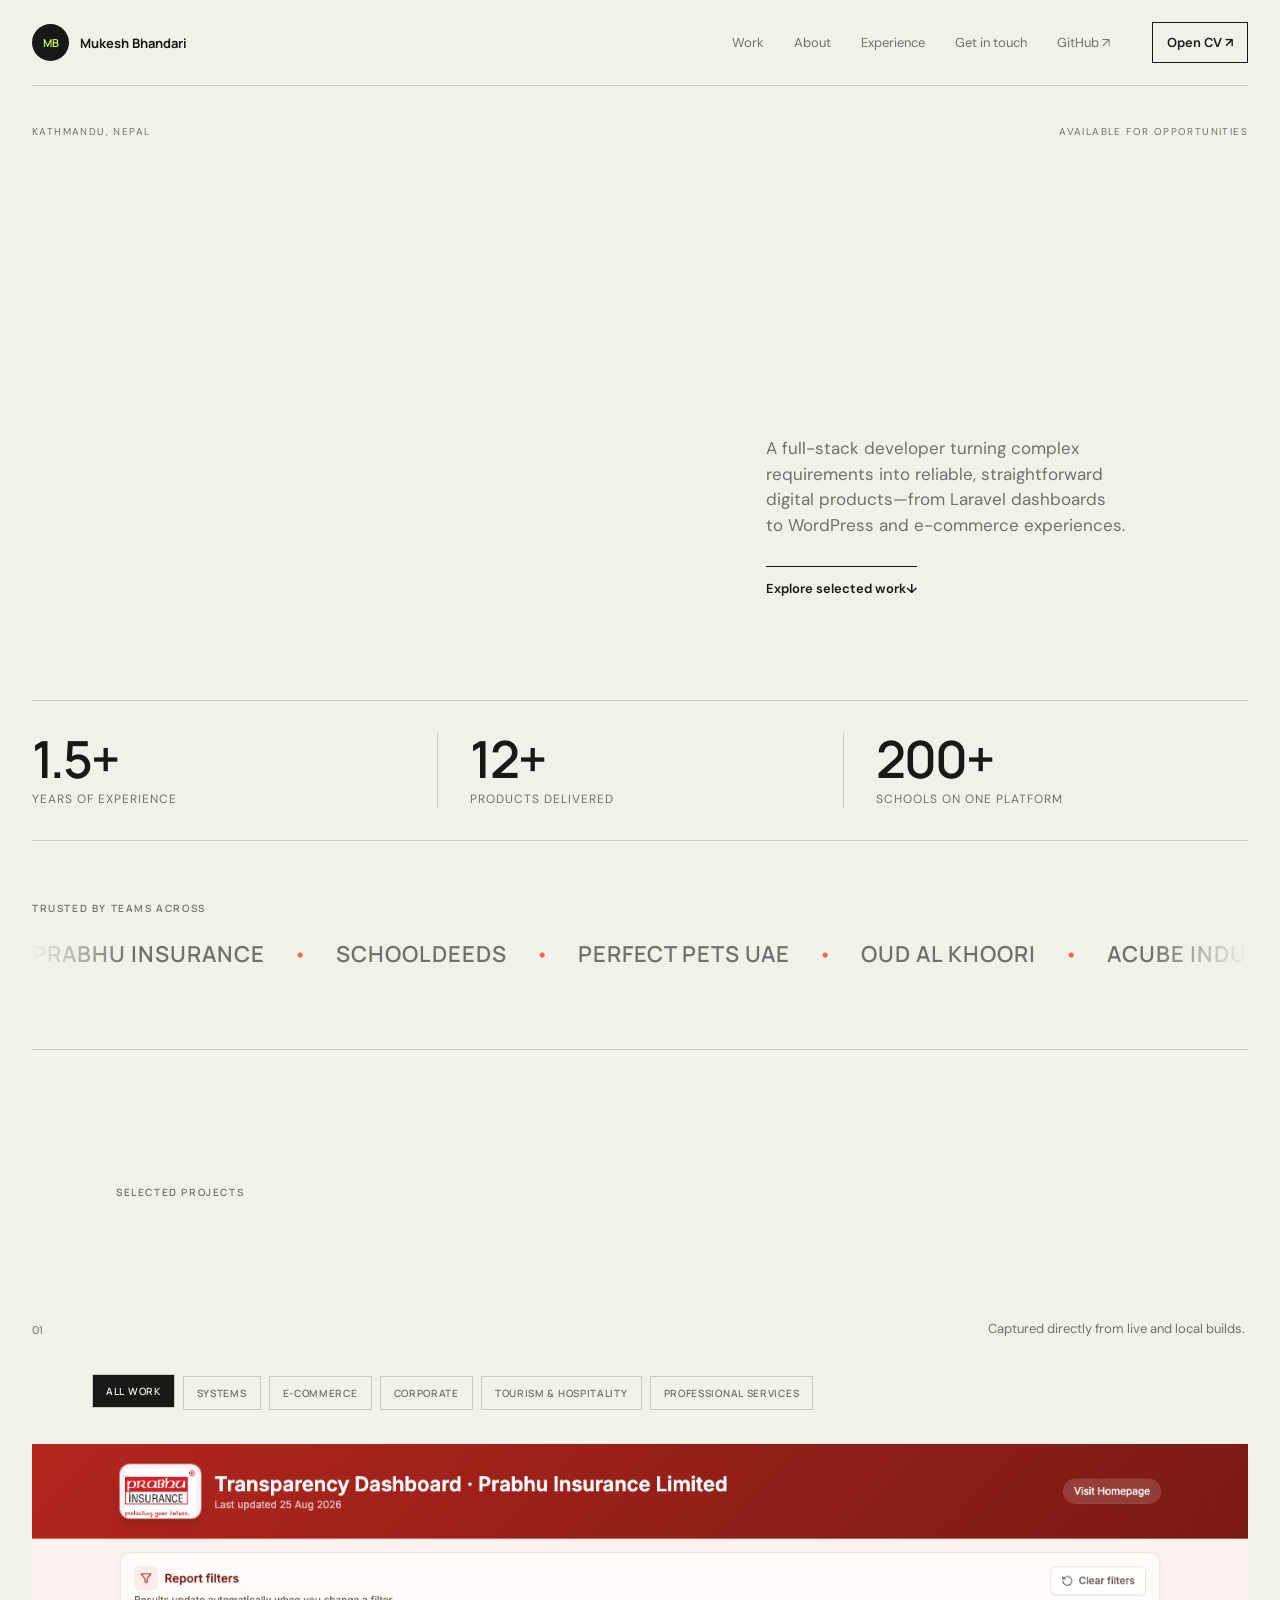
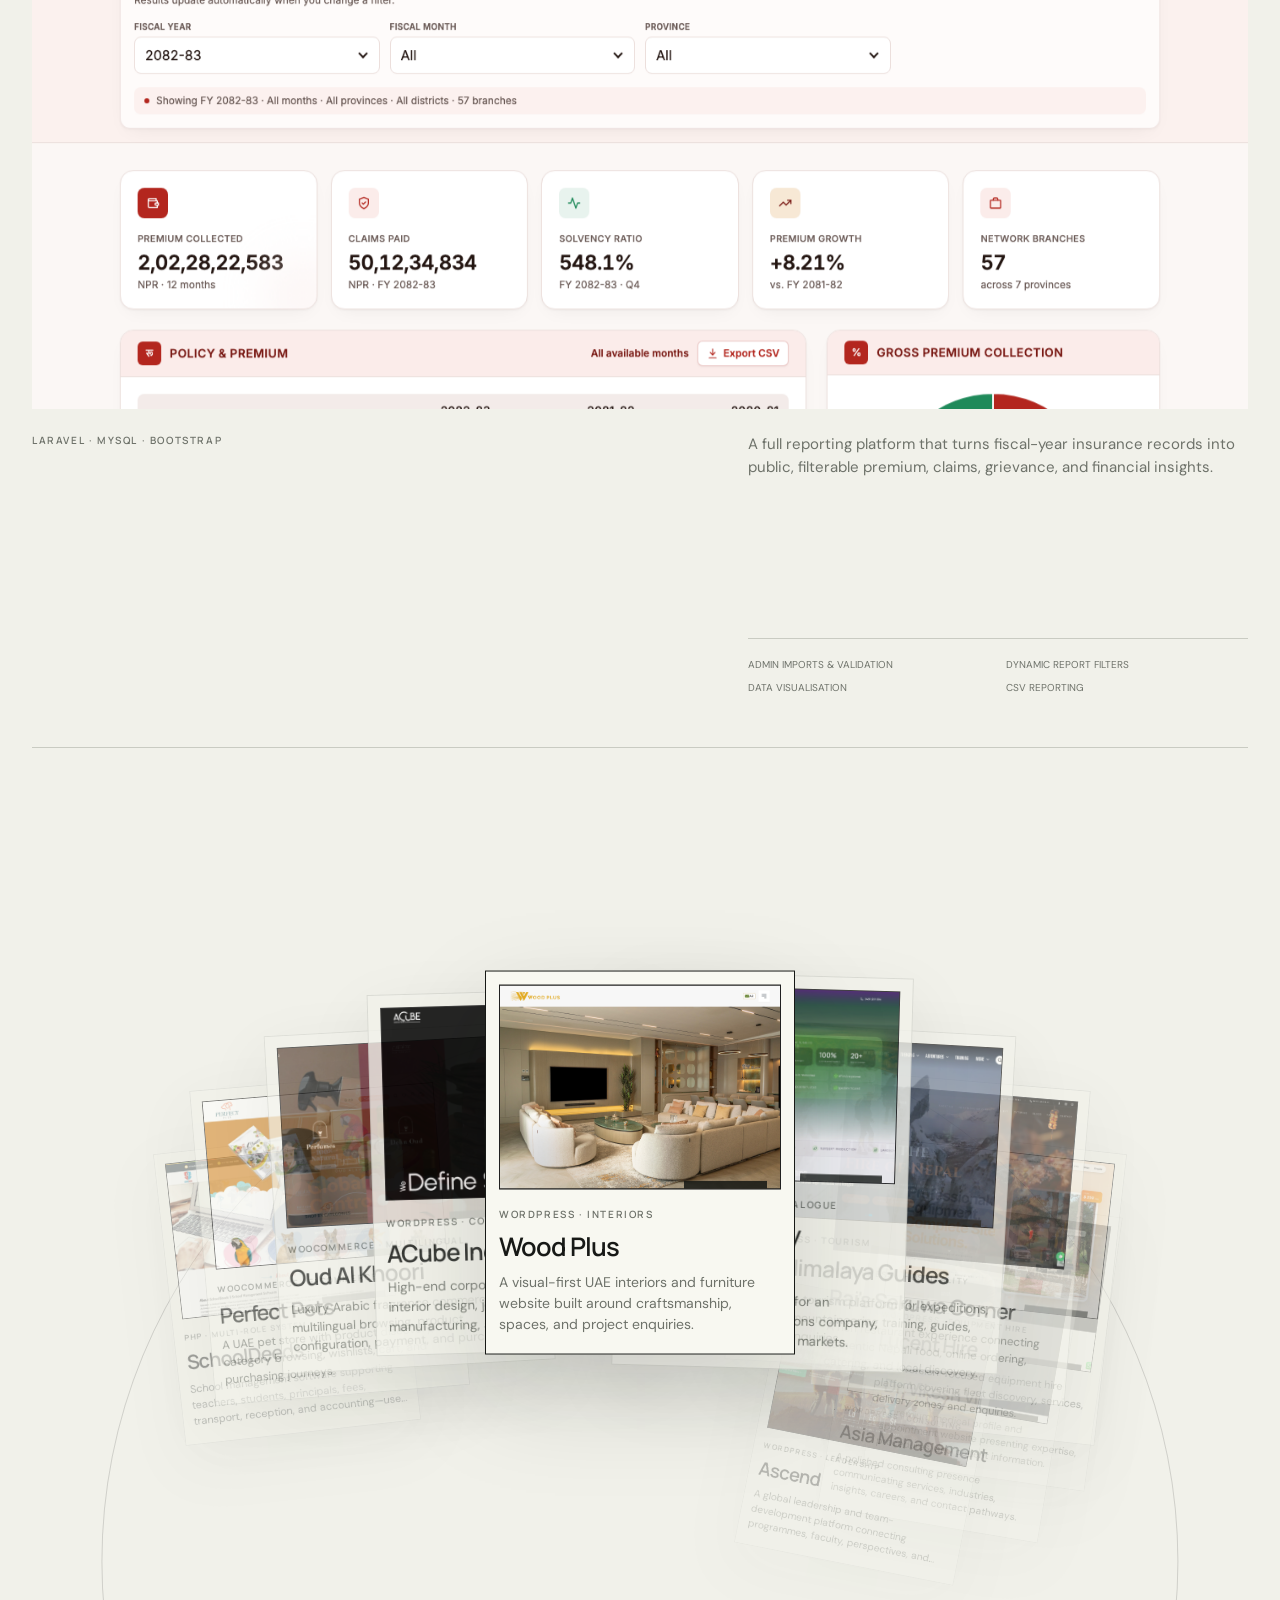
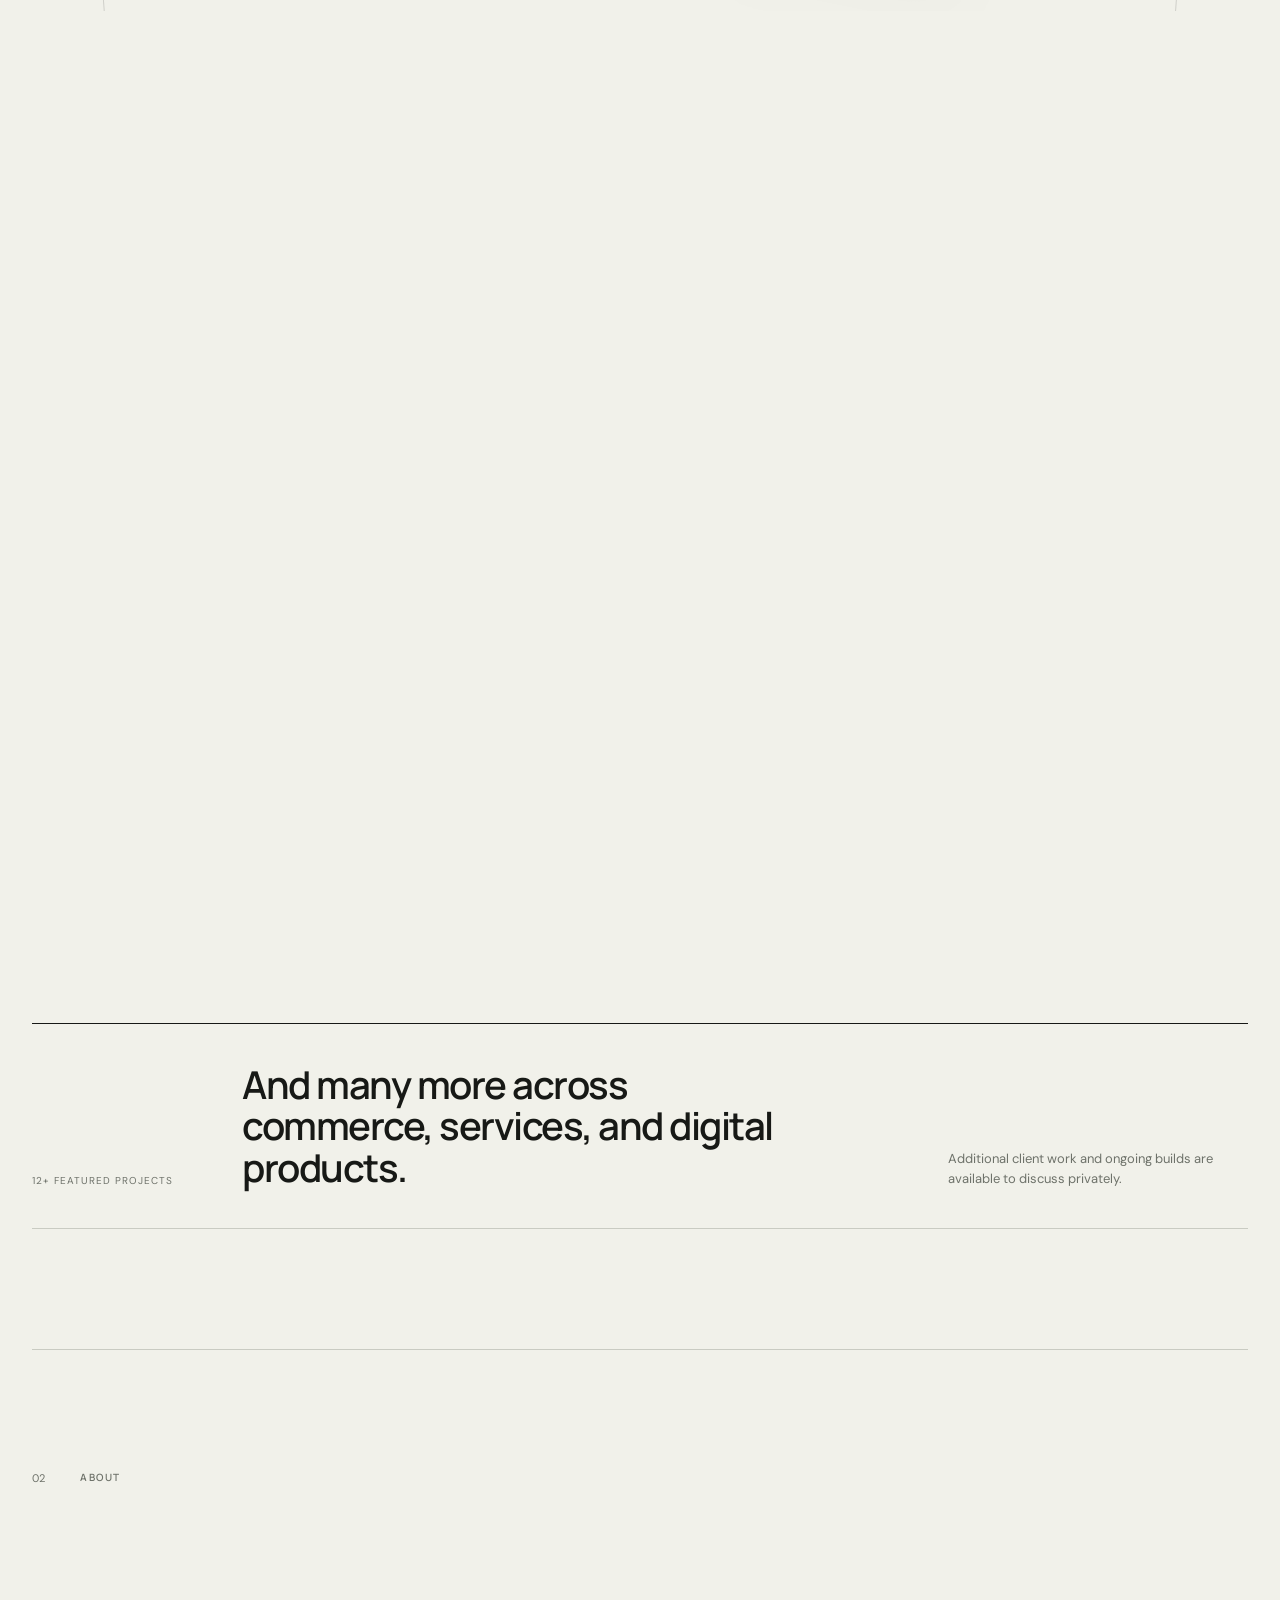
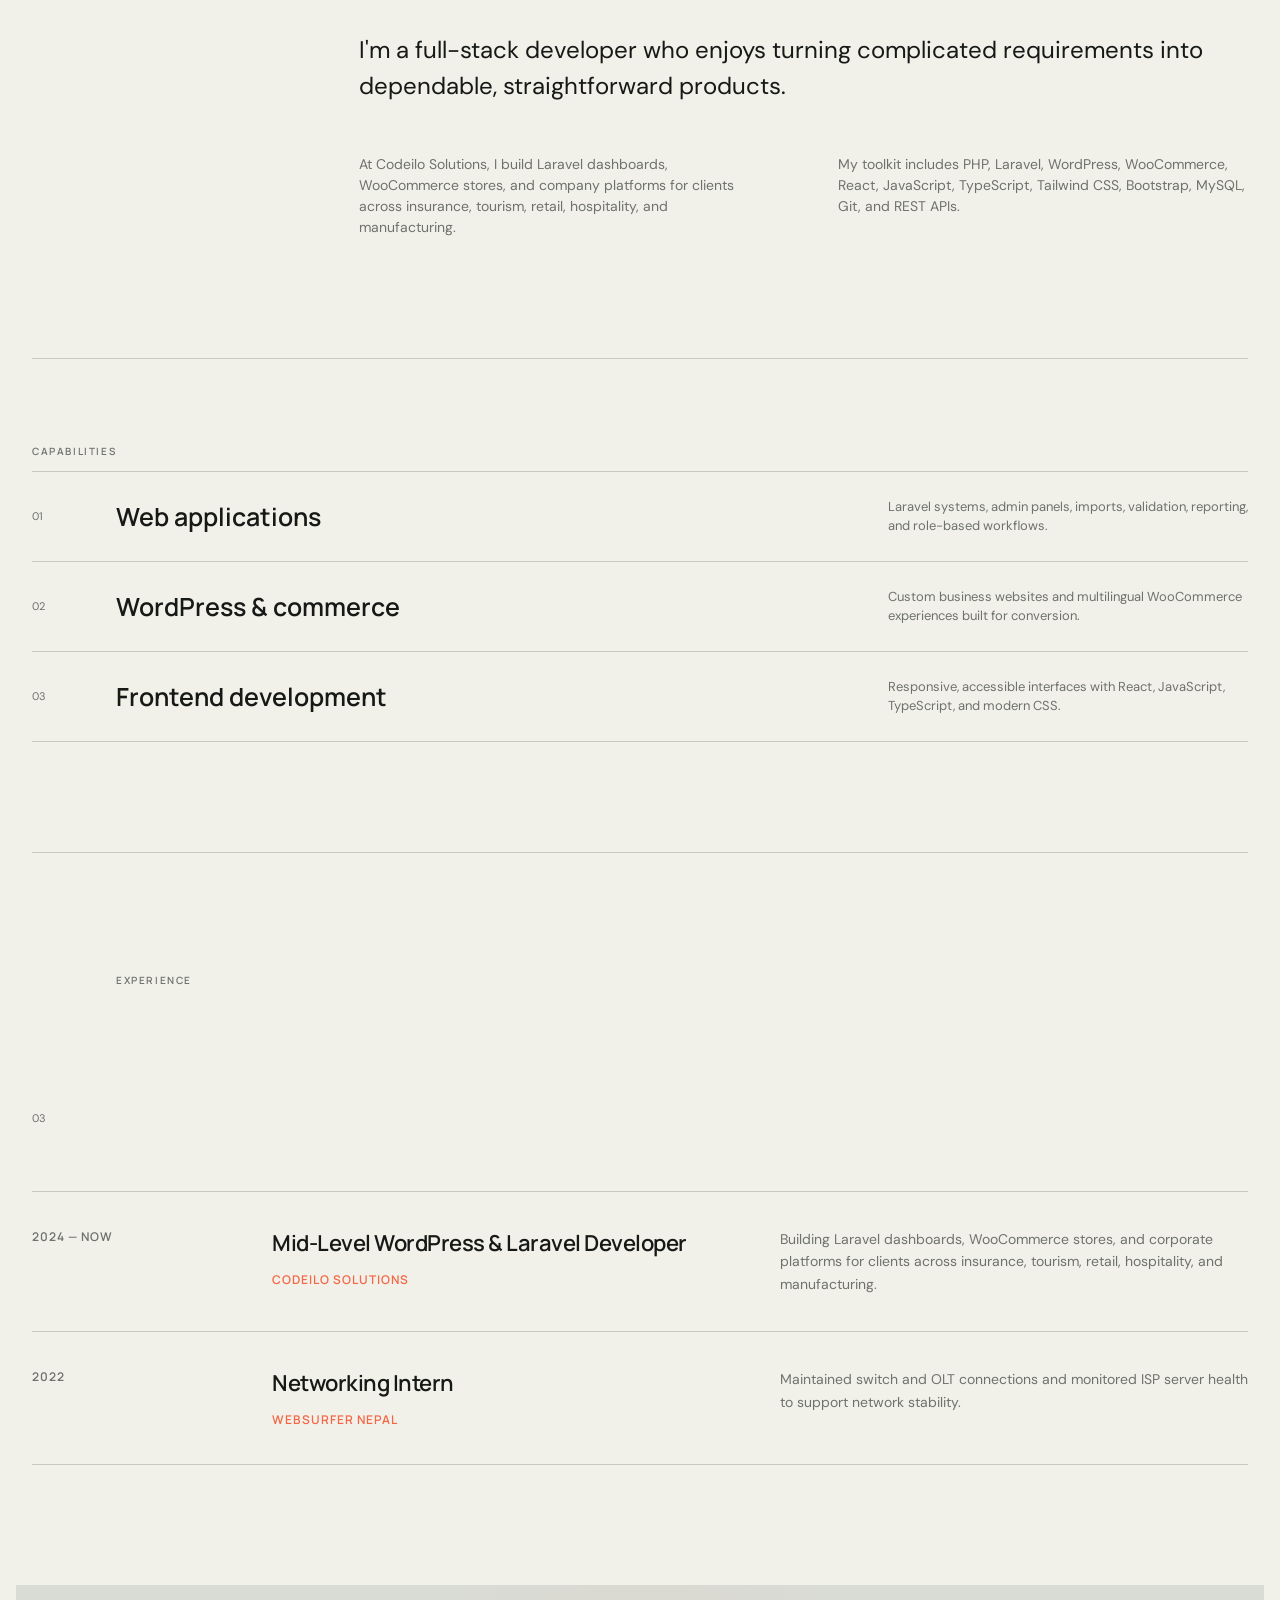
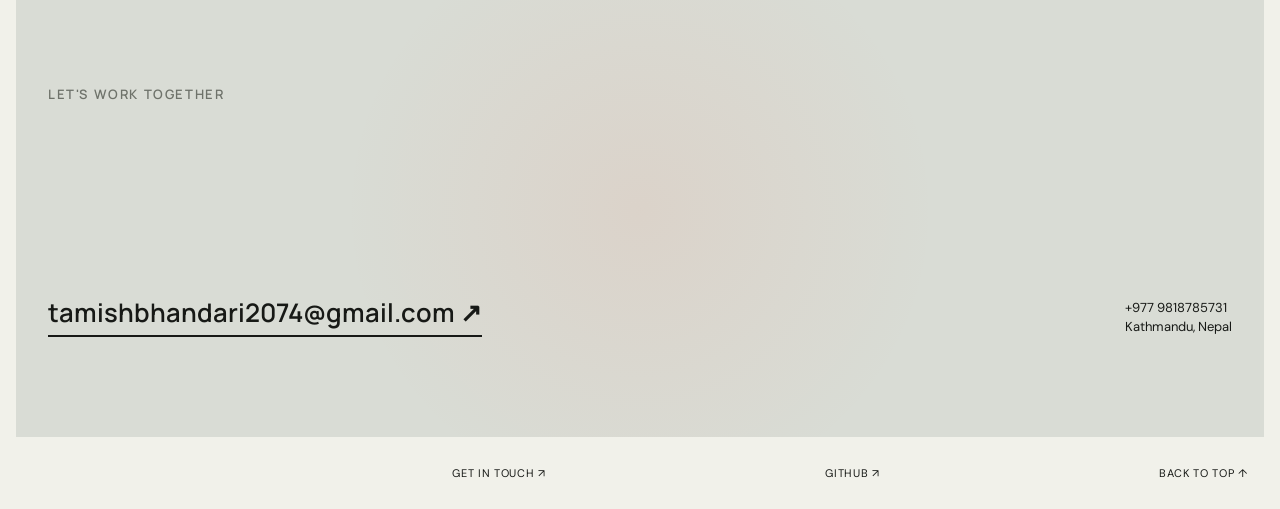
==== commit cbdf0454: "experience adjusted" ====
--- a/index.html
+++ b/index.html
@@ -76,7 +76,7 @@
         </div>
         <div class="hero-stats">
           <div class="stat reveal-stat">
-            <span class="stat-number" data-target="3">0</span>
+            <span class="stat-number">1.5+</span>
             <span class="stat-label">Years of experience</span>
           </div>
           <div class="stat reveal-stat">
--- a/styles.css
+++ b/styles.css
@@ -271,7 +271,7 @@
   font: 600 clamp(36px, 4vw, 56px) / 1 var(--display);
   letter-spacing: -2px;
 }
-.stat-number::after {
+.stat-number[data-target]::after {
   content: "+";
 }
 .stat-label {
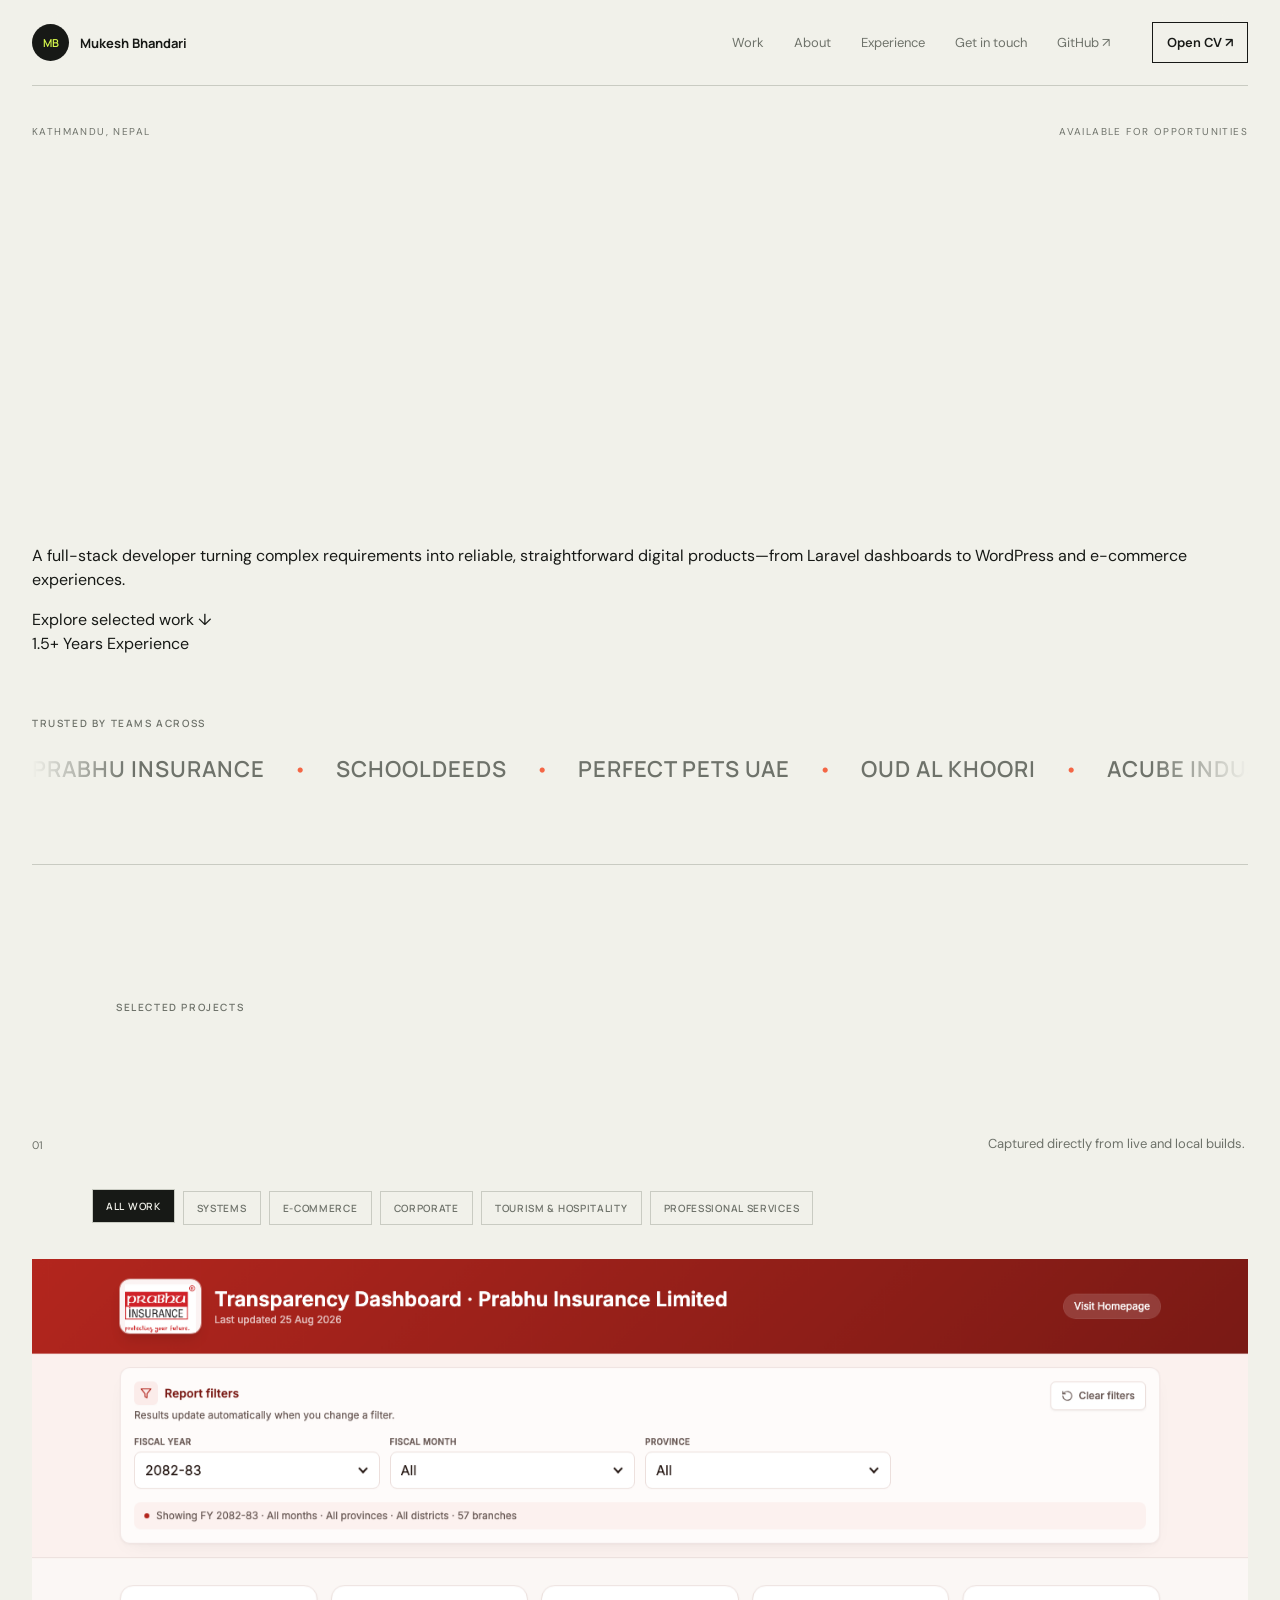
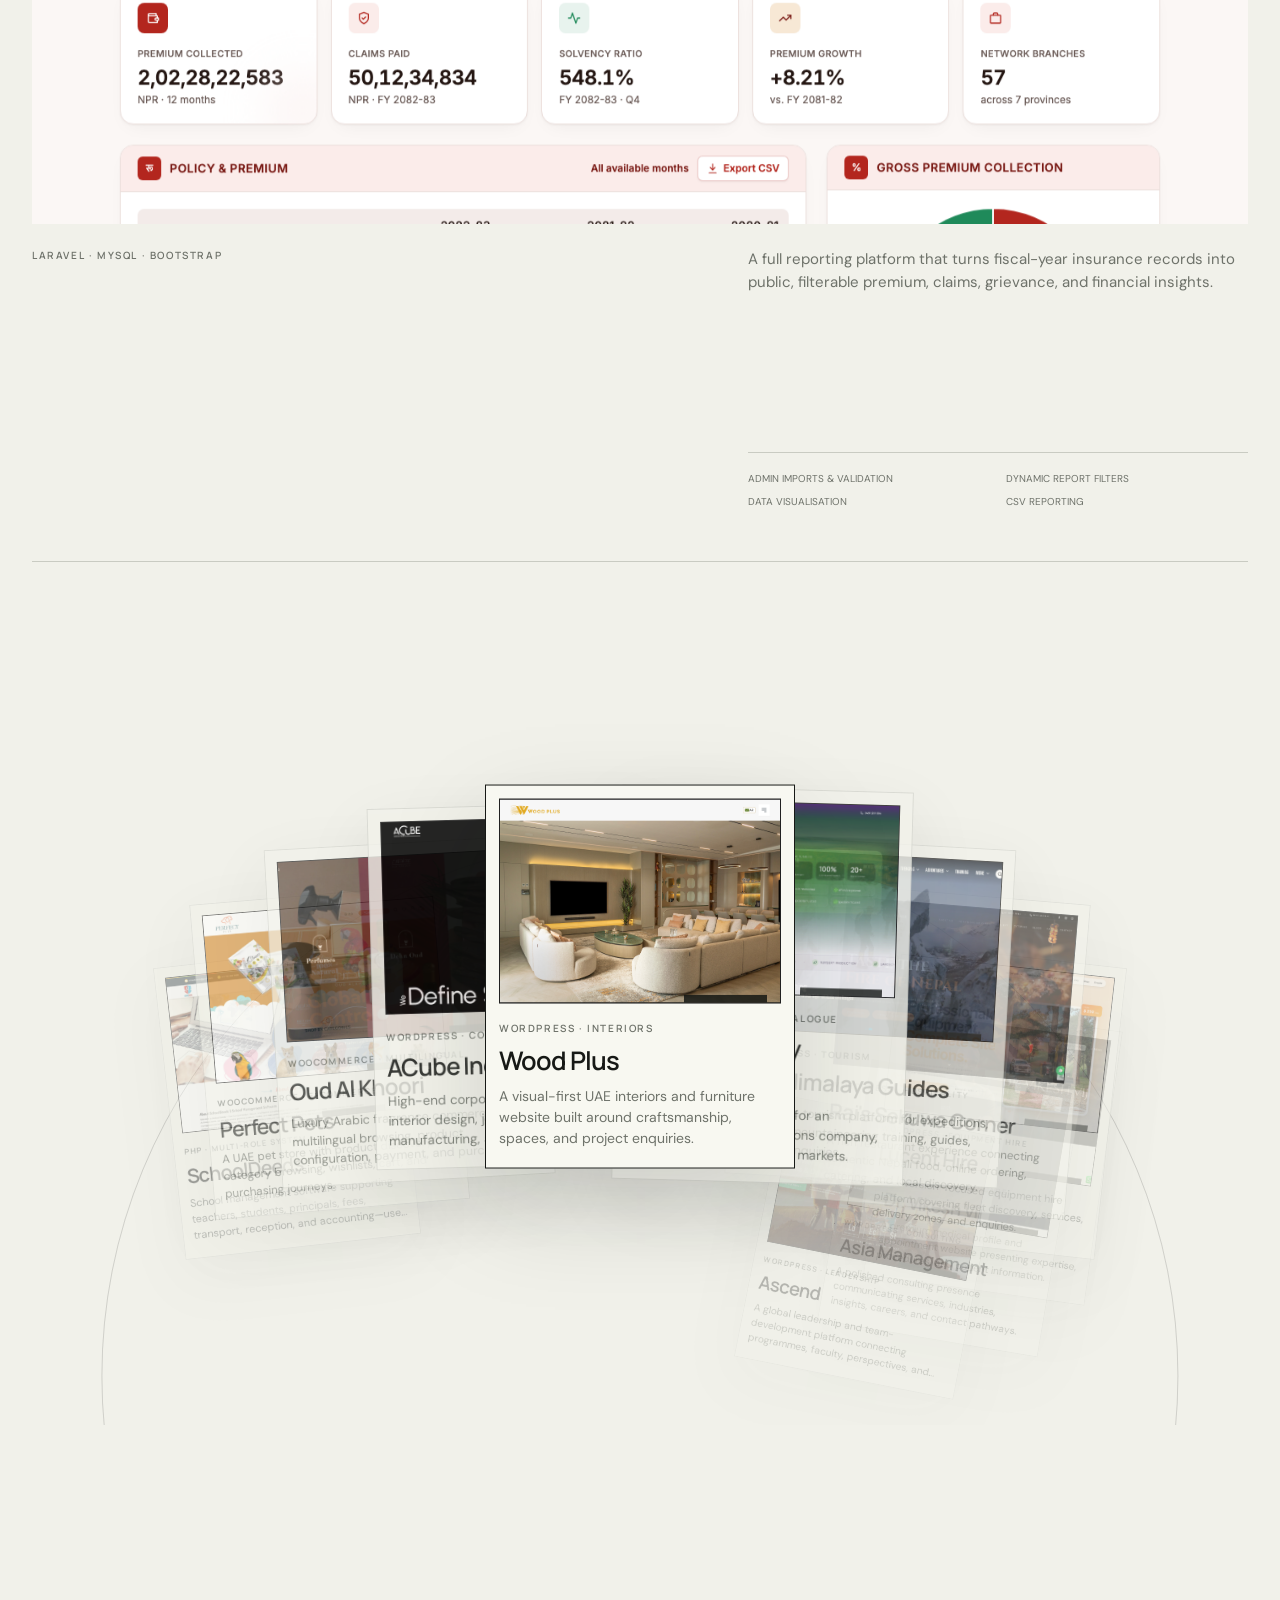
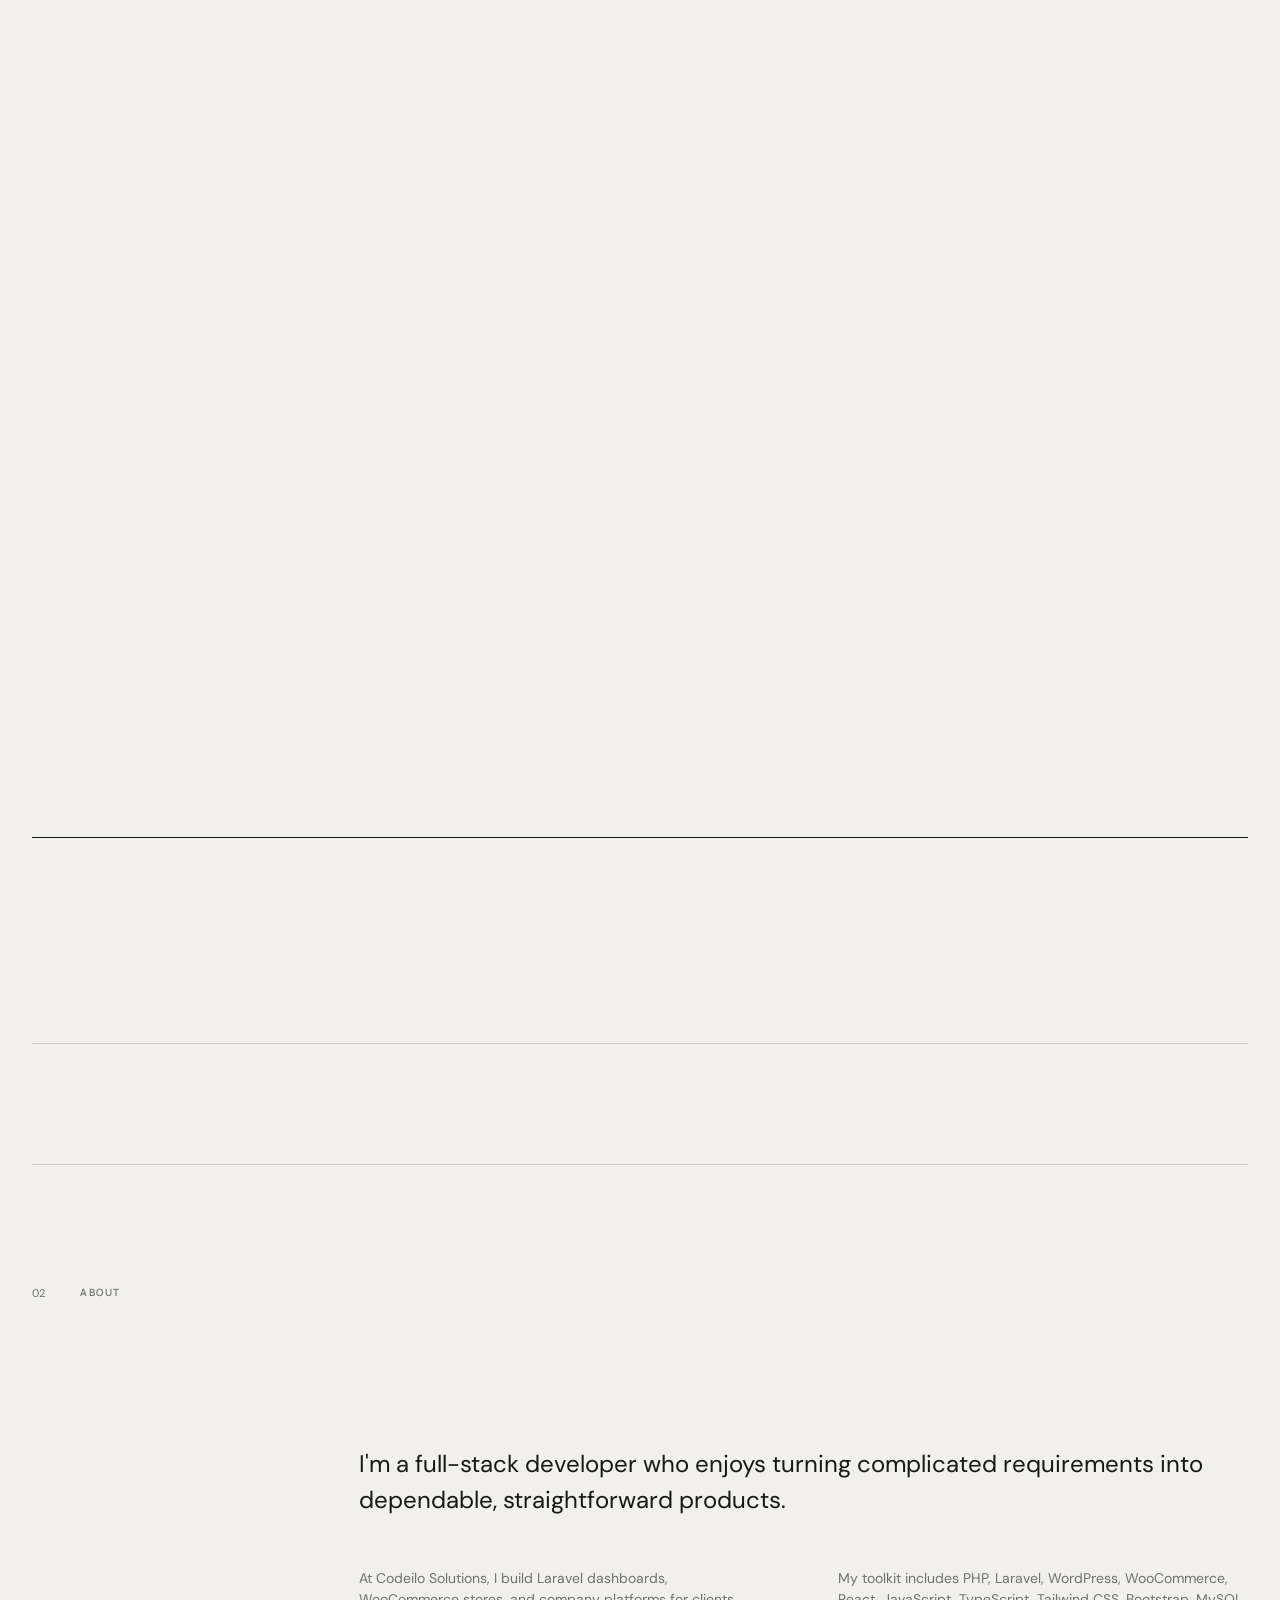
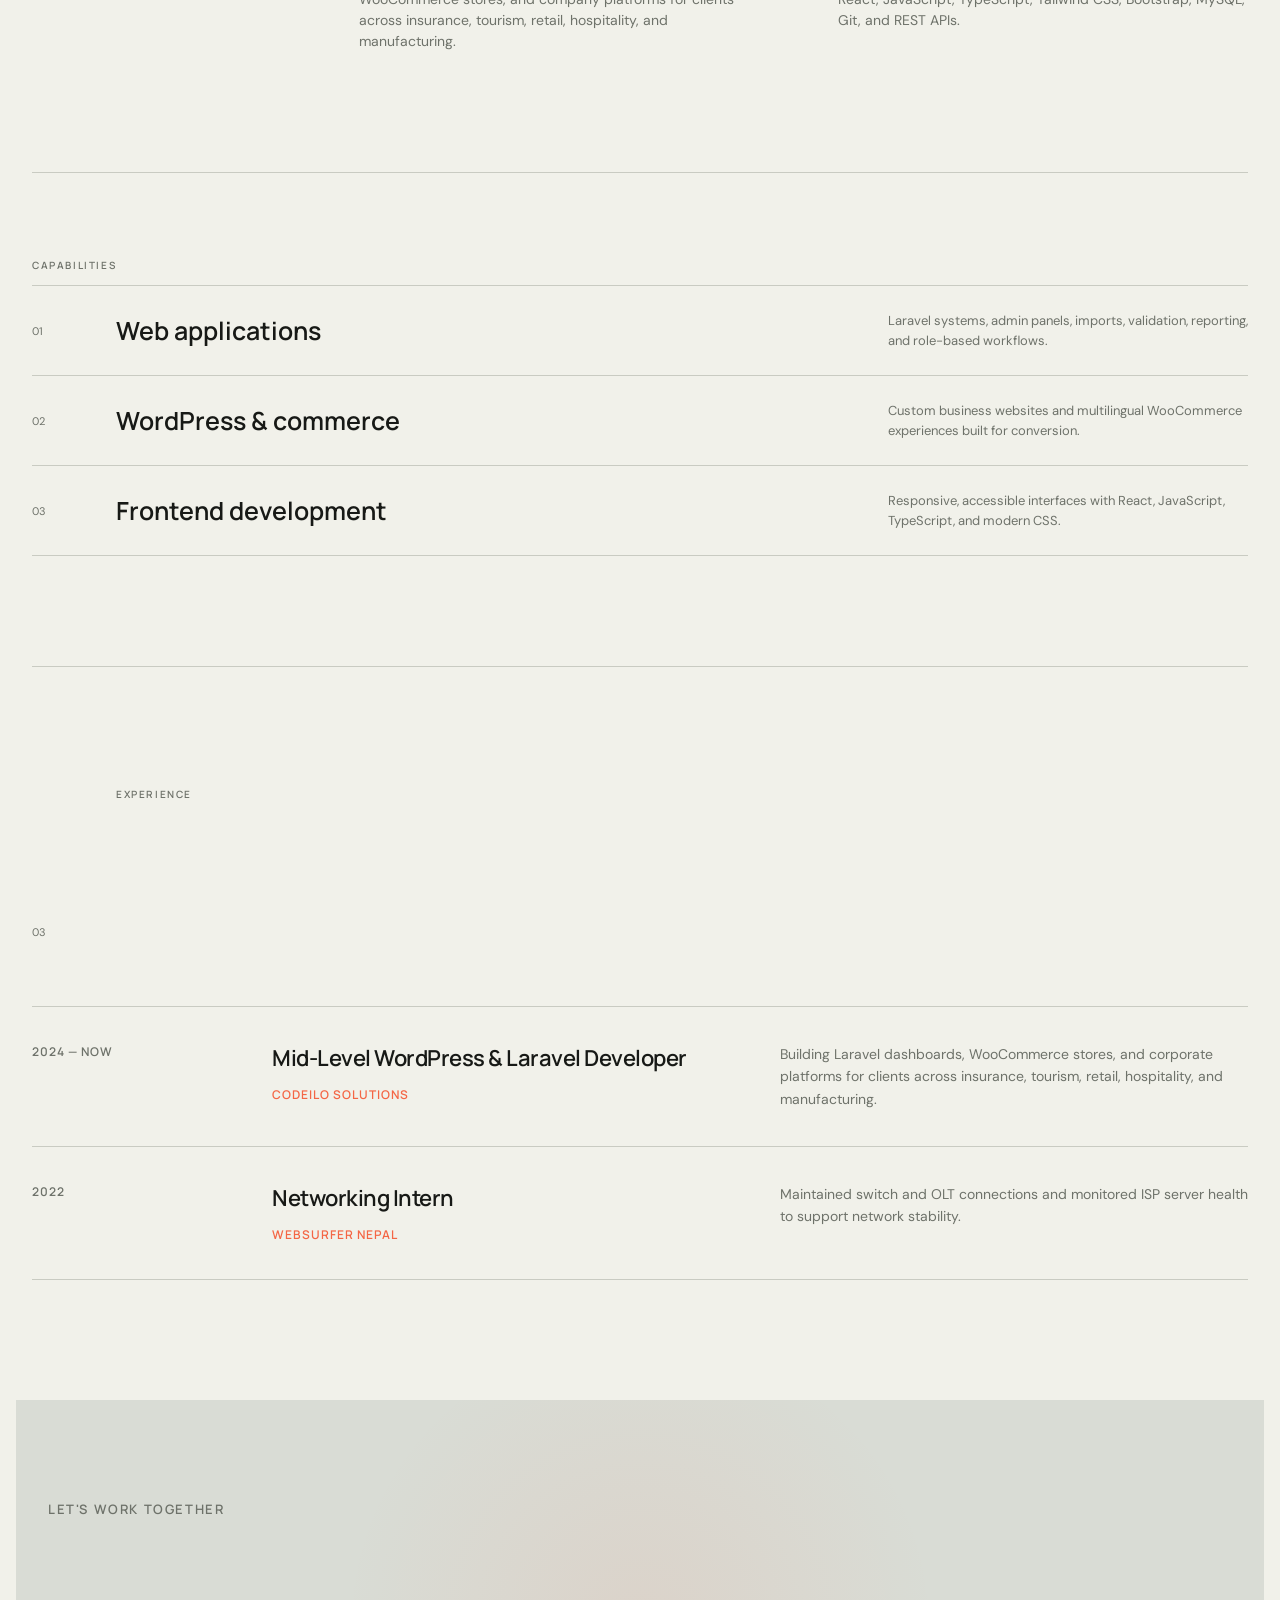
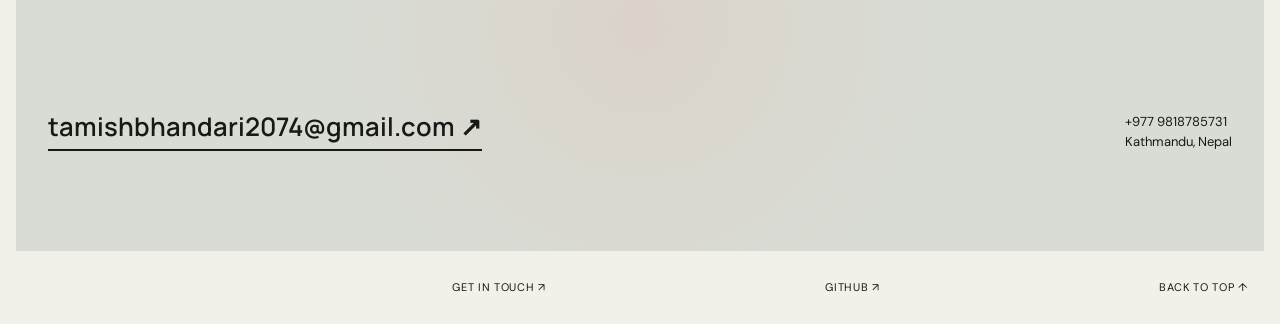
==== commit 9fe2e843: "hero section redesign with ribbon badge" ====
--- a/index.html
+++ b/index.html
@@ -56,38 +56,28 @@
           <span class="reveal-text">Kathmandu, Nepal</span
           ><span class="available reveal-text"><i></i>Available for opportunities</span>
         </div>
-        <div class="hero-statement">
+        <div class="hero-main">
           <h1 class="split-text">
             <span class="line"><span class="word">Pretty is</span></span
             ><span class="line"><span class="word">the easy part.</span></span
             ><span class="line"><em><span class="word">I build tools</span></em></span
             ><span class="line"><em><span class="word">that work.</span></em></span>
           </h1>
-          <div class="hero-aside">
+          <div class="hero-caption">
             <p class="reveal-para">
               A full-stack developer turning complex requirements into reliable,
               straightforward digital products—from Laravel dashboards to
               WordPress and e-commerce experiences.
             </p>
-            <a href="#work" class="line-link magnetic reveal-para"
-              ><span>Explore selected work</span><span class="arrow">↓</span></a
-            >
-          </div>
-        </div>
-        <div class="hero-stats">
-          <div class="stat reveal-stat">
-            <span class="stat-number">1.5+</span>
-            <span class="stat-label">Years of experience</span>
-          </div>
-          <div class="stat reveal-stat">
-            <span class="stat-number" data-target="12">0</span>
-            <span class="stat-label">Products delivered</span>
-          </div>
-          <div class="stat reveal-stat">
-            <span class="stat-number" data-target="200">0</span>
-            <span class="stat-label">Schools on one platform</span>
-          </div>
-        </div>
+            <a href="#work" class="magnetic btn-primary reveal-para"
+              >Explore selected work <span>↓</span></a
+            >
+          </div>
+        </div>
+        <div class="hero-ribbon magnetic">
+          1.5+ Years Experience
+        </div>
+      </section>
       </section>
 
       <section class="clients wrap">
--- a/styles.css
+++ b/styles.css
@@ -202,15 +202,11 @@
   animation: status-pulse 2.4s ease-in-out infinite;
 }
 @keyframes status-pulse {
-  0%, 100% { box-shadow: 0 0 0 0 rgba(140, 175, 17, 0.4); }
+  0%, 100% { box-shadow: 0 0 0 0 rgba(140, 175, 17, 0.3); }
   50% { box-shadow: 0 0 0 6px rgba(140, 175, 17, 0); }
 }
 .hero-statement {
-  display: grid;
-  grid-template-columns: 1.4fr 1fr;
-  gap: 60px;
-  align-items: end;
-  padding: 90px 0 82px;
+  display: none;
 }
 .hero h1 {
   margin: 0;
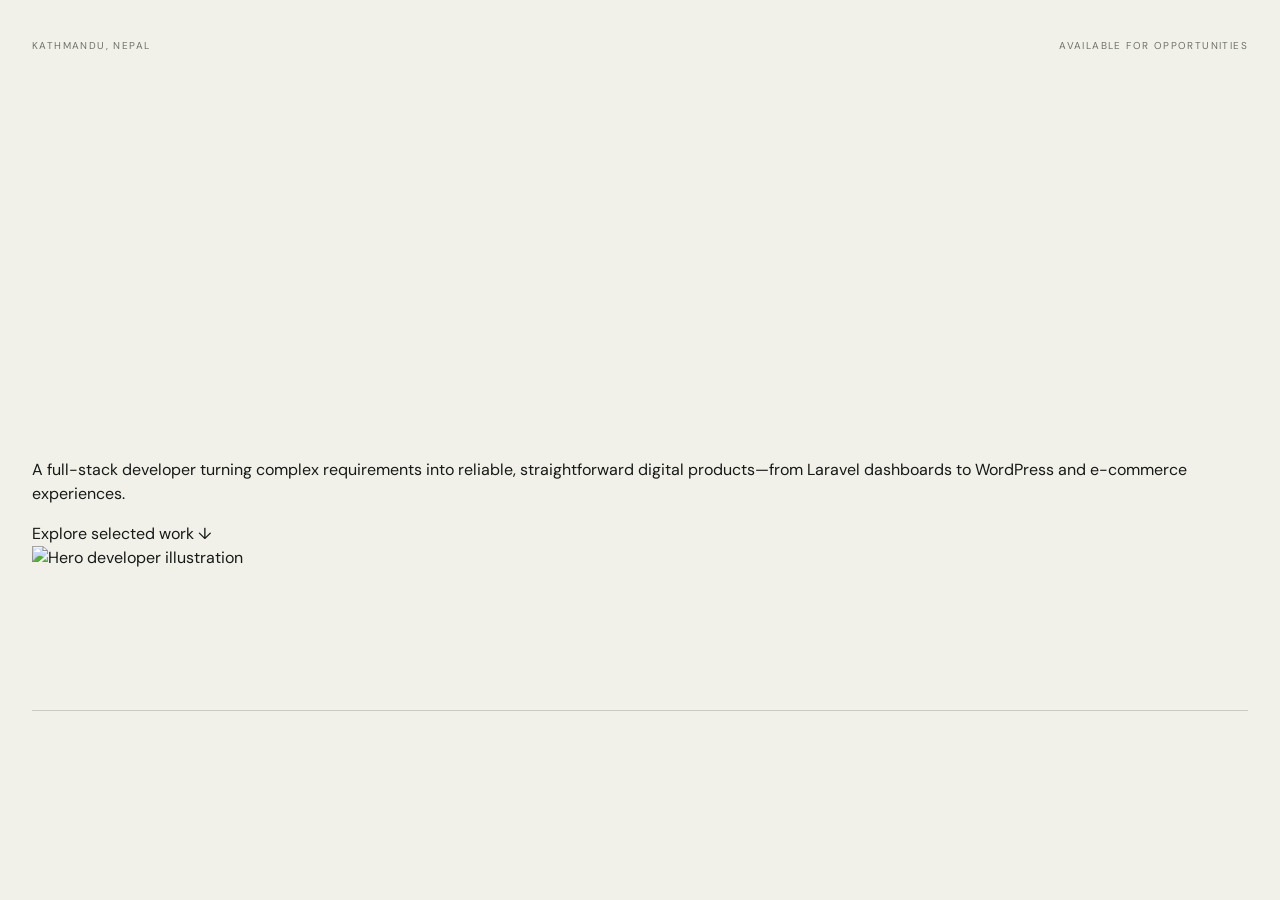
==== commit ae77c93f: "hero section with premium dark layout and CTA" ====
--- a/index.html
+++ b/index.html
@@ -11,45 +11,13 @@
     <link rel="preconnect" href="https://fonts.googleapis.com" />
     <link rel="preconnect" href="https://fonts.gstatic.com" crossorigin />
     <link
-      href="https://fonts.googleapis.com/css2?family=DM+Sans:wght@400;500;600&family=Manrope:wght@500;600;700&display=swap"
+      href="https://fonts.googleapis.com/css2?family=DM+Sans:wght@400;500;600&family=Outfit:wght@400;500;600;700;800&display=swap"
       rel="stylesheet"
     />
     <link rel="stylesheet" href="styles.css" />
     <script src="script.js" defer></script>
   </head>
   <body>
-    <div class="page-loader" aria-hidden="true">
-      <div class="loader-bar"></div>
-      <div class="loader-text"><span>MB</span></div>
-    </div>
-    <header class="site-header">
-      <a class="brand" href="#top"
-        ><span>MB</span><strong>Mukesh Bhandari</strong></a
-      >
-      <button
-        class="menu-toggle"
-        aria-expanded="false"
-        aria-controls="site-nav"
-      >
-        Menu
-      </button>
-      <nav id="site-nav" class="site-nav">
-        <a href="#work">Work</a><a href="#about">About</a
-        ><a href="#experience">Experience</a><a href="#contact">Get in touch</a
-        ><a
-          href="https://github.com/muku10"
-          target="_blank"
-          rel="noopener noreferrer"
-          >GitHub ↗</a
-        ><a
-          class="nav-cta"
-          href="assets/Mukesh_Bhandari_CV_Updated.pdf"
-          target="_blank"
-          rel="noopener"
-          >Open CV ↗</a
-        >
-      </nav>
-    </header>
     <main id="top">
       <section class="hero wrap">
         <div class="hero-meta">
@@ -74,443 +42,13 @@
             >
           </div>
         </div>
-        <div class="hero-ribbon magnetic">
-          1.5+ Years Experience
-        </div>
-      </section>
-      </section>
-
-      <section class="clients wrap">
-        <p class="eyebrow reveal-fade">Trusted by teams across</p>
-        <div class="marquee" aria-hidden="true">
-          <div class="marquee-track">
-            <span>Prabhu Insurance</span><span class="dot">•</span
-            ><span>SchoolDeeds</span><span class="dot">•</span
-            ><span>Perfect Pets UAE</span><span class="dot">•</span
-            ><span>Oud Al Khoori</span><span class="dot">•</span
-            ><span>ACube Industries</span><span class="dot">•</span
-            ><span>Wood Plus</span><span class="dot">•</span
-            ><span>Top Himalaya Guides</span><span class="dot">•</span
-            ><span>Lucent Hire</span><span class="dot">•</span
-            ><span>Rai's Sekuwa Corner</span><span class="dot">•</span
-            ><span>Dr. Vikesh Vij</span><span class="dot">•</span
-            ><span>Asia Management</span><span class="dot">•</span
-            ><span>Ascend</span><span class="dot">•</span>
-            <span>Prabhu Insurance</span><span class="dot">•</span
-            ><span>SchoolDeeds</span><span class="dot">•</span
-            ><span>Perfect Pets UAE</span><span class="dot">•</span
-            ><span>Oud Al Khoori</span><span class="dot">•</span
-            ><span>ACube Industries</span><span class="dot">•</span
-            ><span>Wood Plus</span><span class="dot">•</span
-            ><span>Top Himalaya Guides</span><span class="dot">•</span
-            ><span>Lucent Hire</span><span class="dot">•</span
-            ><span>Rai's Sekuwa Corner</span><span class="dot">•</span
-            ><span>Dr. Vikesh Vij</span><span class="dot">•</span
-            ><span>Asia Management</span><span class="dot">•</span
-            ><span>Ascend</span><span class="dot">•</span>
-          </div>
+        <div class="hero-image">
+          <img
+            src="https://images.unsplash.com/photo-1559958612-9666b3f4a0b6?w=800&q=80"
+            alt="Hero developer illustration"
+            width="600"
+          />
         </div>
       </section>
 
-      <section id="work" class="work wrap">
-        <div class="section-head">
-          <span class="reveal-fade">01</span>
-          <div>
-            <p class="eyebrow reveal-fade">Selected projects</p>
-            <h2 class="split-text">
-              <span class="line"><span class="word">Real products.</span></span
-              ><span class="line"><em><span class="word">Real-world use.</span></em></span>
-            </h2>
-          </div>
-          <p class="reveal-fade">Captured directly from live and local builds.</p>
-        </div>
-        <div class="filter-bar reveal-fade" role="group" aria-label="Filter projects">
-          <button class="filter active" data-filter="all">All work</button
-          ><button class="filter" data-filter="systems">Systems</button
-          ><button class="filter" data-filter="commerce">E-commerce</button
-          ><button class="filter" data-filter="corporate">Corporate</button
-          ><button class="filter" data-filter="hospitality">
-            Tourism & hospitality</button
-          ><button class="filter" data-filter="services">
-            Professional services
-          </button>
-        </div>
-        <article class="featured project-card" data-category="systems">
-          <a
-            class="shot parallax-img"
-            href="https://dashboard.prabhuinsurance.com"
-            target="_blank"
-            rel="noreferrer"
-            ><img
-              src="assets/projects/prabhu-dashboard.png"
-              alt="Prabhu Insurance transparency dashboard"
-            /><span>View live ↗</span></a
-          >
-          <div class="project-copy">
-            <p class="eyebrow">Laravel · MySQL · Bootstrap</p>
-            <h3 class="split-text">
-              <span class="line"><span class="word">Prabhu Insurance</span></span
-              ><span class="line"><span class="word">Transparency Dashboard</span></span>
-            </h3>
-            <p>
-              A full reporting platform that turns fiscal-year insurance records
-              into public, filterable premium, claims, grievance, and financial
-              insights.
-            </p>
-            <ul>
-              <li>Admin imports & validation</li>
-              <li>Dynamic report filters</li>
-              <li>Data visualisation</li>
-              <li>CSV reporting</li>
-            </ul>
-          </div>
-        </article>
-        <div class="project-grid">
-          <div class="radial-stage">
-          <article class="project project-card" data-category="systems">
-            <a
-              class="shot"
-              href="https://schooldeeds.com"
-              target="_blank"
-              rel="noreferrer"
-              ><img
-                src="assets/projects/schooldeeds.png"
-                alt="SchoolDeeds management platform"
-              /><span>View live ↗</span></a
-            >
-            <p class="eyebrow">PHP · Multi-role system</p>
-            <h3>SchoolDeeds</h3>
-            <p>
-              School management software supporting teachers, students,
-              principals, fees, transport, reception, and accounting—used by
-              200+ schools.
-            </p>
-          </article>
-          <article class="project project-card" data-category="commerce">
-            <a
-              class="shot"
-              href="https://perfectpets.ae/"
-              target="_blank"
-              rel="noreferrer"
-              ><img
-                src="assets/projects/perfect-pets.png"
-                alt="Perfect Pets ecommerce website"
-              /><span>View live ↗</span></a
-            >
-            <p class="eyebrow">WooCommerce · E-commerce</p>
-            <h3>Perfect Pets</h3>
-            <p>
-              A UAE pet store with product discovery, category browsing,
-              wishlists, cart, and purchasing journeys.
-            </p>
-          </article>
-          <article class="project project-card" data-category="commerce">
-            <a
-              class="shot"
-              href="https://oudalkhoori.com/en/"
-              target="_blank"
-              rel="noreferrer"
-              ><img
-                src="assets/projects/oudalkhoori.png"
-                alt="Oud Al Khoori ecommerce website"
-              /><span>View live ↗</span></a
-            >
-            <p class="eyebrow">WooCommerce · Multilingual</p>
-            <h3>Oud Al Khoori</h3>
-            <p>
-              Luxury Arabic fragrance commerce with multilingual browsing,
-              product configuration, payment, and purchasing flows.
-            </p>
-          </article>
-          <article class="project project-card" data-category="corporate">
-            <a
-              class="shot"
-              href="https://acubeindustries.ae"
-              target="_blank"
-              rel="noreferrer"
-              ><img
-                src="assets/projects/acube.png"
-                alt="ACube Industries website"
-              /><span>View live ↗</span></a
-            >
-            <p class="eyebrow">WordPress · Corporate</p>
-            <h3>ACube Industries</h3>
-            <p>
-              High-end corporate presence for UAE interior design, joinery,
-              furniture manufacturing, and fit-out work.
-            </p>
-          </article>
-          <article class="project project-card" data-category="corporate">
-            <a
-              class="shot"
-              href="https://www.woodplus.ae/"
-              target="_blank"
-              rel="noreferrer"
-              ><img
-                src="assets/projects/woodplus.png"
-                alt="Wood Plus interiors website"
-              /><span>View live ↗</span></a
-            >
-            <p class="eyebrow">WordPress · Interiors</p>
-            <h3>Wood Plus</h3>
-            <p>
-              A visual-first UAE interiors and furniture website built around
-              craftsmanship, spaces, and project enquiries.
-            </p>
-          </article>
-          <article class="project project-card" data-category="corporate">
-            <a class="shot" href="http://indigo.local"
-              ><img
-                src="assets/projects/indigo.png"
-                alt="Indigo Specialty Products website"
-              /><span>Local build</span></a
-            >
-            <p class="eyebrow">Web design · Product catalogue</p>
-            <h3>Indigo Specialty Products</h3>
-            <p>
-              A modern product-led site for an Australian agricultural solutions
-              company, organised around specialist markets.
-            </p>
-          </article>
-          <article class="project project-card" data-category="hospitality">
-            <a
-              class="shot"
-              href="https://www.himalayaguides.com"
-              target="_blank"
-              rel="noreferrer"
-              ><img
-                src="assets/projects/himalayan-guides.png"
-                alt="Top Himalaya Guides website"
-              /><span>View live ↗</span></a
-            >
-            <p class="eyebrow">WordPress · Tourism</p>
-            <h3>Top Himalaya Guides</h3>
-            <p>
-              Adventure tourism platform for expeditions, trekking,
-              mountaineering training, guides, and trip enquiries.
-            </p>
-          </article>
-          <article class="project project-card" data-category="hospitality">
-            <a
-              class="shot"
-              href="https://www.raisekuwacorner.com.au"
-              target="_blank"
-              rel="noreferrer"
-              ><img
-                src="assets/projects/rai-sekuwa.png"
-                alt="Rai's Sekuwa Corner restaurant website"
-              /><span>View live ↗</span></a
-            >
-            <p class="eyebrow">WordPress · Hospitality</p>
-            <h3>Rai's Sekuwa Corner</h3>
-            <p>
-              A rich restaurant experience connecting authentic Nepali food,
-              online ordering, catering, and local discovery.
-            </p>
-          </article>
-          <article class="project project-card" data-category="services">
-            <a
-              class="shot"
-              href="https://lucenthire.com.au/"
-              target="_blank"
-              rel="noreferrer"
-              ><img
-                src="assets/projects/lucenthire.png"
-                alt="Lucent Hire equipment website"
-              /><span>View live ↗</span></a
-            >
-            <p class="eyebrow">WordPress · Equipment hire</p>
-            <h3>Lucent Hire</h3>
-            <p>
-              A conversion-focused equipment hire platform covering fleet
-              discovery, services, delivery zones, and enquiries.
-            </p>
-          </article>
-          <article class="project project-card" data-category="services">
-            <a
-              class="shot"
-              href="https://drvikeshvij.com/"
-              target="_blank"
-              rel="noreferrer"
-              ><img
-                src="assets/projects/dr-vikesh-vij.png"
-                alt="Dr Vikesh Vij plastic surgery website"
-              /><span>View live ↗</span></a
-            >
-            <p class="eyebrow">WordPress · Healthcare</p>
-            <h3>Dr. Vikesh Vij</h3>
-            <p>
-              A premium medical profile and appointment website presenting
-              expertise, procedures, and patient information.
-            </p>
-          </article>
-          <article class="project project-card" data-category="services">
-            <a
-              class="shot"
-              href="https://asiamanagementcs.com/"
-              target="_blank"
-              rel="noreferrer"
-              ><img
-                src="assets/projects/asia-management.png"
-                alt="Asia Management consulting website"
-              /><span>View live ↗</span></a
-            >
-            <p class="eyebrow">WordPress · Consulting</p>
-            <h3>Asia Management</h3>
-            <p>
-              A polished consulting presence communicating services, industries,
-              insights, careers, and contact pathways.
-            </p>
-          </article>
-          <article class="project project-card" data-category="services">
-            <a
-              class="shot"
-              href="https://ascend.world"
-              target="_blank"
-              rel="noreferrer"
-              ><img
-                src="assets/projects/ascend.png"
-                alt="Ascend leadership development website"
-              /><span>View live ↗</span></a
-            >
-            <p class="eyebrow">WordPress · Leadership</p>
-            <h3>Ascend</h3>
-            <p>
-              A global leadership and team-development platform connecting
-              programmes, faculty, perspectives, and enquiries.
-            </p>
-          </article>
-          </div>
-        </div>
-        <div class="many-more">
-          <span class="reveal-fade">12+ featured projects</span>
-          <h3 class="reveal-fade">
-            And many more across<br />commerce, services, and digital products.
-          </h3>
-          <p class="reveal-fade">
-            Additional client work and ongoing builds are available to discuss
-            privately.
-          </p>
-        </div>
-      </section>
-
-      <section id="about" class="about wrap">
-        <div>
-          <span class="reveal-fade">02</span>
-          <p class="eyebrow reveal-fade">About</p>
-        </div>
-        <div>
-          <h2 class="split-text">
-            <span class="line"><span class="word">I make complex things</span></span
-            ><span class="line"><em><span class="word">feel simple.</span></em></span>
-          </h2>
-          <p class="lead reveal-para">
-            I'm a full-stack developer who enjoys turning complicated
-            requirements into dependable, straightforward products.
-          </p>
-          <div class="columns">
-            <p class="reveal-para">
-              At Codeilo Solutions, I build Laravel dashboards, WooCommerce
-              stores, and company platforms for clients across insurance,
-              tourism, retail, hospitality, and manufacturing.
-            </p>
-            <p class="reveal-para">
-              My toolkit includes PHP, Laravel, WordPress, WooCommerce, React,
-              JavaScript, TypeScript, Tailwind CSS, Bootstrap, MySQL, Git, and
-              REST APIs.
-            </p>
-          </div>
-        </div>
-      </section>
-
-      <section class="capabilities wrap">
-        <p class="eyebrow reveal-fade">Capabilities</p>
-        <div class="capability-item">
-          <span>01</span>
-          <h3 class="reveal-text">Web applications</h3>
-          <p class="reveal-fade">
-            Laravel systems, admin panels, imports, validation, reporting, and
-            role-based workflows.
-          </p>
-        </div>
-        <div class="capability-item">
-          <span>02</span>
-          <h3 class="reveal-text">WordPress & commerce</h3>
-          <p class="reveal-fade">
-            Custom business websites and multilingual WooCommerce experiences
-            built for conversion.
-          </p>
-        </div>
-        <div class="capability-item">
-          <span>03</span>
-          <h3 class="reveal-text">Frontend development</h3>
-          <p class="reveal-fade">
-            Responsive, accessible interfaces with React, JavaScript,
-            TypeScript, and modern CSS.
-          </p>
-        </div>
-      </section>
-
-      <section id="experience" class="experience wrap">
-        <div class="section-head">
-          <span class="reveal-fade">03</span>
-          <div>
-            <p class="eyebrow reveal-fade">Experience</p>
-            <h2 class="split-text">
-              <span class="line"><span class="word">Where I've</span></span
-              ><span class="line"><em><span class="word">built things.</span></em></span>
-            </h2>
-          </div>
-        </div>
-        <div class="exp-list">
-          <div class="exp-item">
-            <div class="exp-year reveal-fade">2024 — Now</div>
-            <div class="exp-role">
-              <h3 class="reveal-text">Mid-Level WordPress & Laravel Developer</h3>
-              <p class="reveal-fade">Codeilo Solutions</p>
-            </div>
-            <div class="exp-desc reveal-fade">
-              Building Laravel dashboards, WooCommerce stores, and corporate
-              platforms for clients across insurance, tourism, retail,
-              hospitality, and manufacturing.
-            </div>
-          </div>
-          <div class="exp-item">
-            <div class="exp-year reveal-fade">2022</div>
-            <div class="exp-role">
-              <h3 class="reveal-text">Networking Intern</h3>
-              <p class="reveal-fade">Websurfer Nepal</p>
-            </div>
-            <div class="exp-desc reveal-fade">
-              Maintained switch and OLT connections and monitored ISP server
-              health to support network stability.
-            </div>
-          </div>
-        </div>
-      </section>
-
-      <section id="contact" class="contact">
-        <div class="wrap">
-          <p class="eyebrow reveal-fade">Let's work together</p>
-          <h2 class="split-text">
-            <span class="line"><span class="word">Have a useful idea?</span></span
-            ><span class="line"><em><span class="word">Let's build it well.</span></em></span>
-          </h2>
-          <div>
-            <a href="mailto:tamishbhandari2074@gmail.com" class="magnetic reveal-para"
-              >tamishbhandari2074@gmail.com ↗</a
-            >
-            <p class="reveal-fade">+977 9818785731<br />Kathmandu, Nepal</p>
-          </div>
-        </div>
-      </section>
-    </main>
-    <footer class="footer wrap">
-      <span class="reveal-fade">Mukesh Bhandari 2026</span
-      ><a href="mailto:tamishbhandari2074@gmail.com" class="magnetic">Get in touch ↗</a
-      ><a href="https://github.com/muku10" target="_blank" rel="noreferrer" class="magnetic"
-        >GitHub ↗</a
-      ><a href="#top" class="magnetic">Back to top ↑</a>
-    </footer>
-  </body>
-</html>
+      <section class="clients wrap">
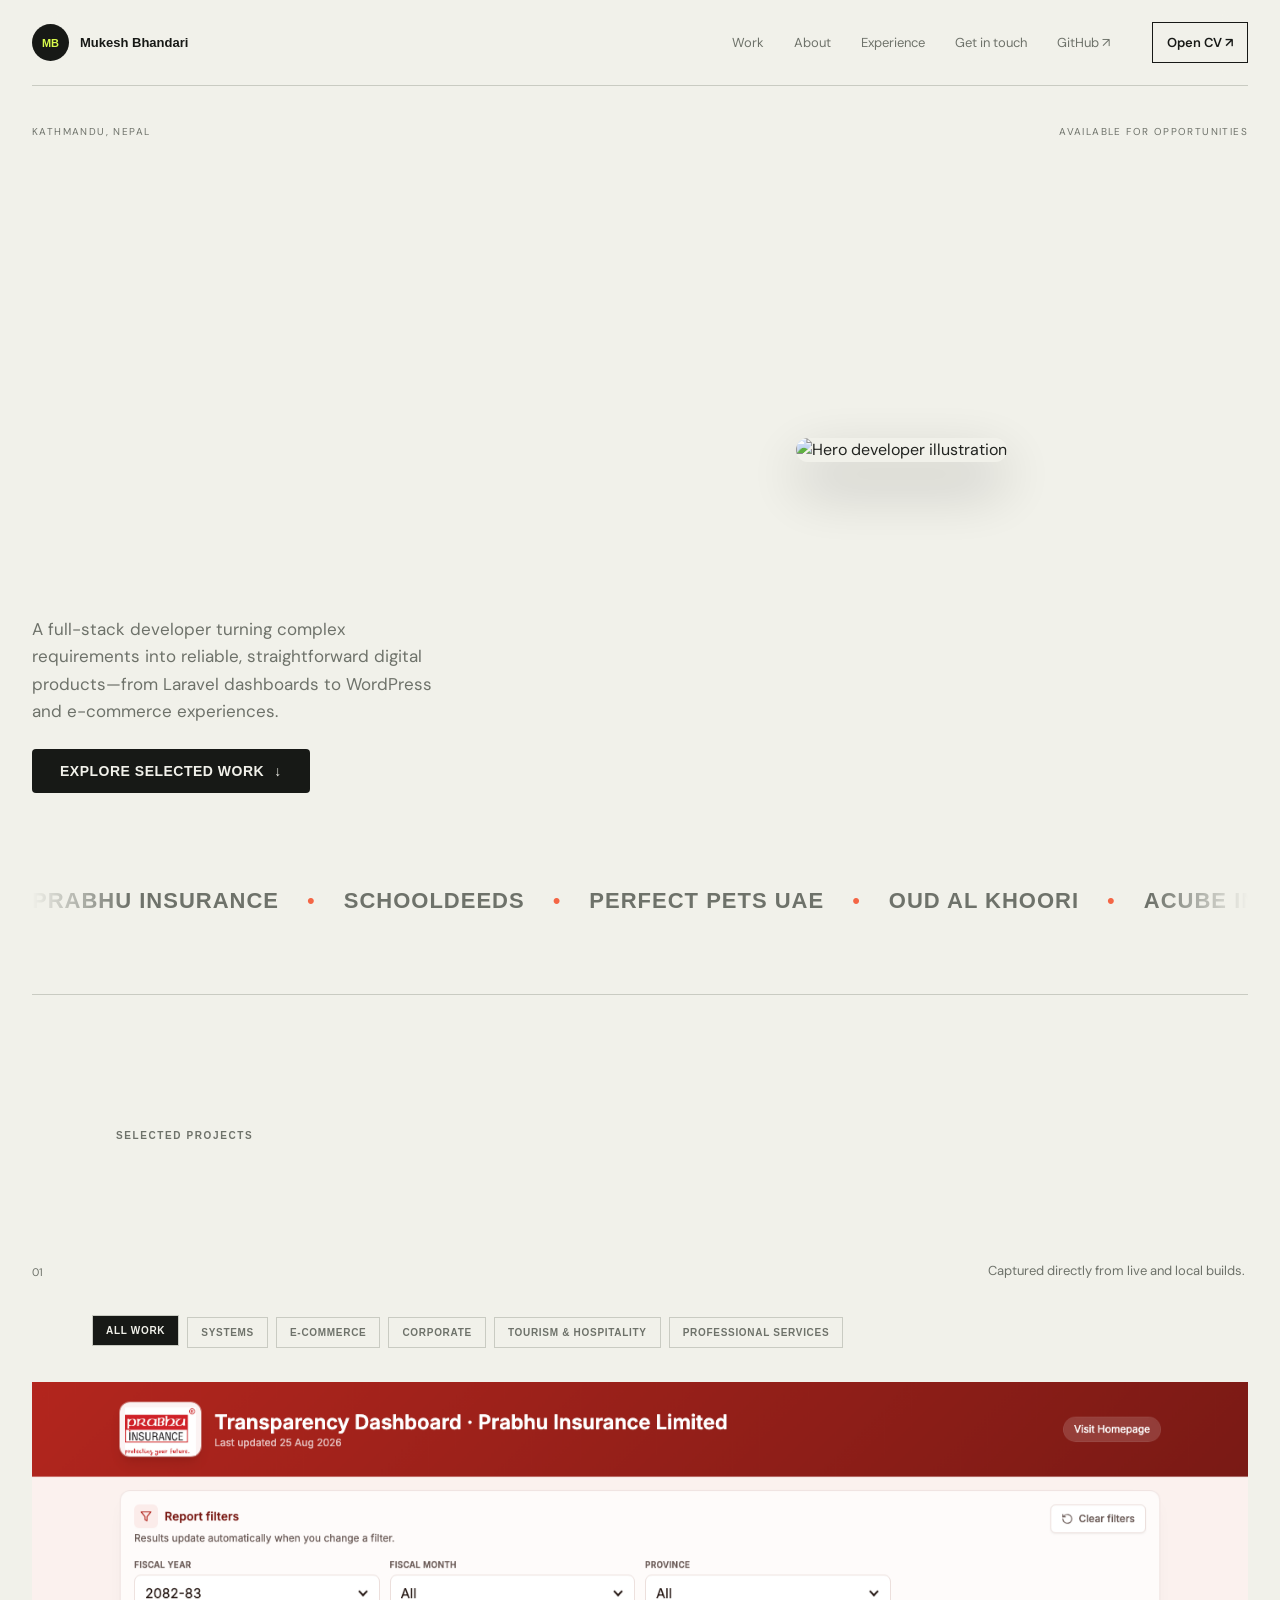
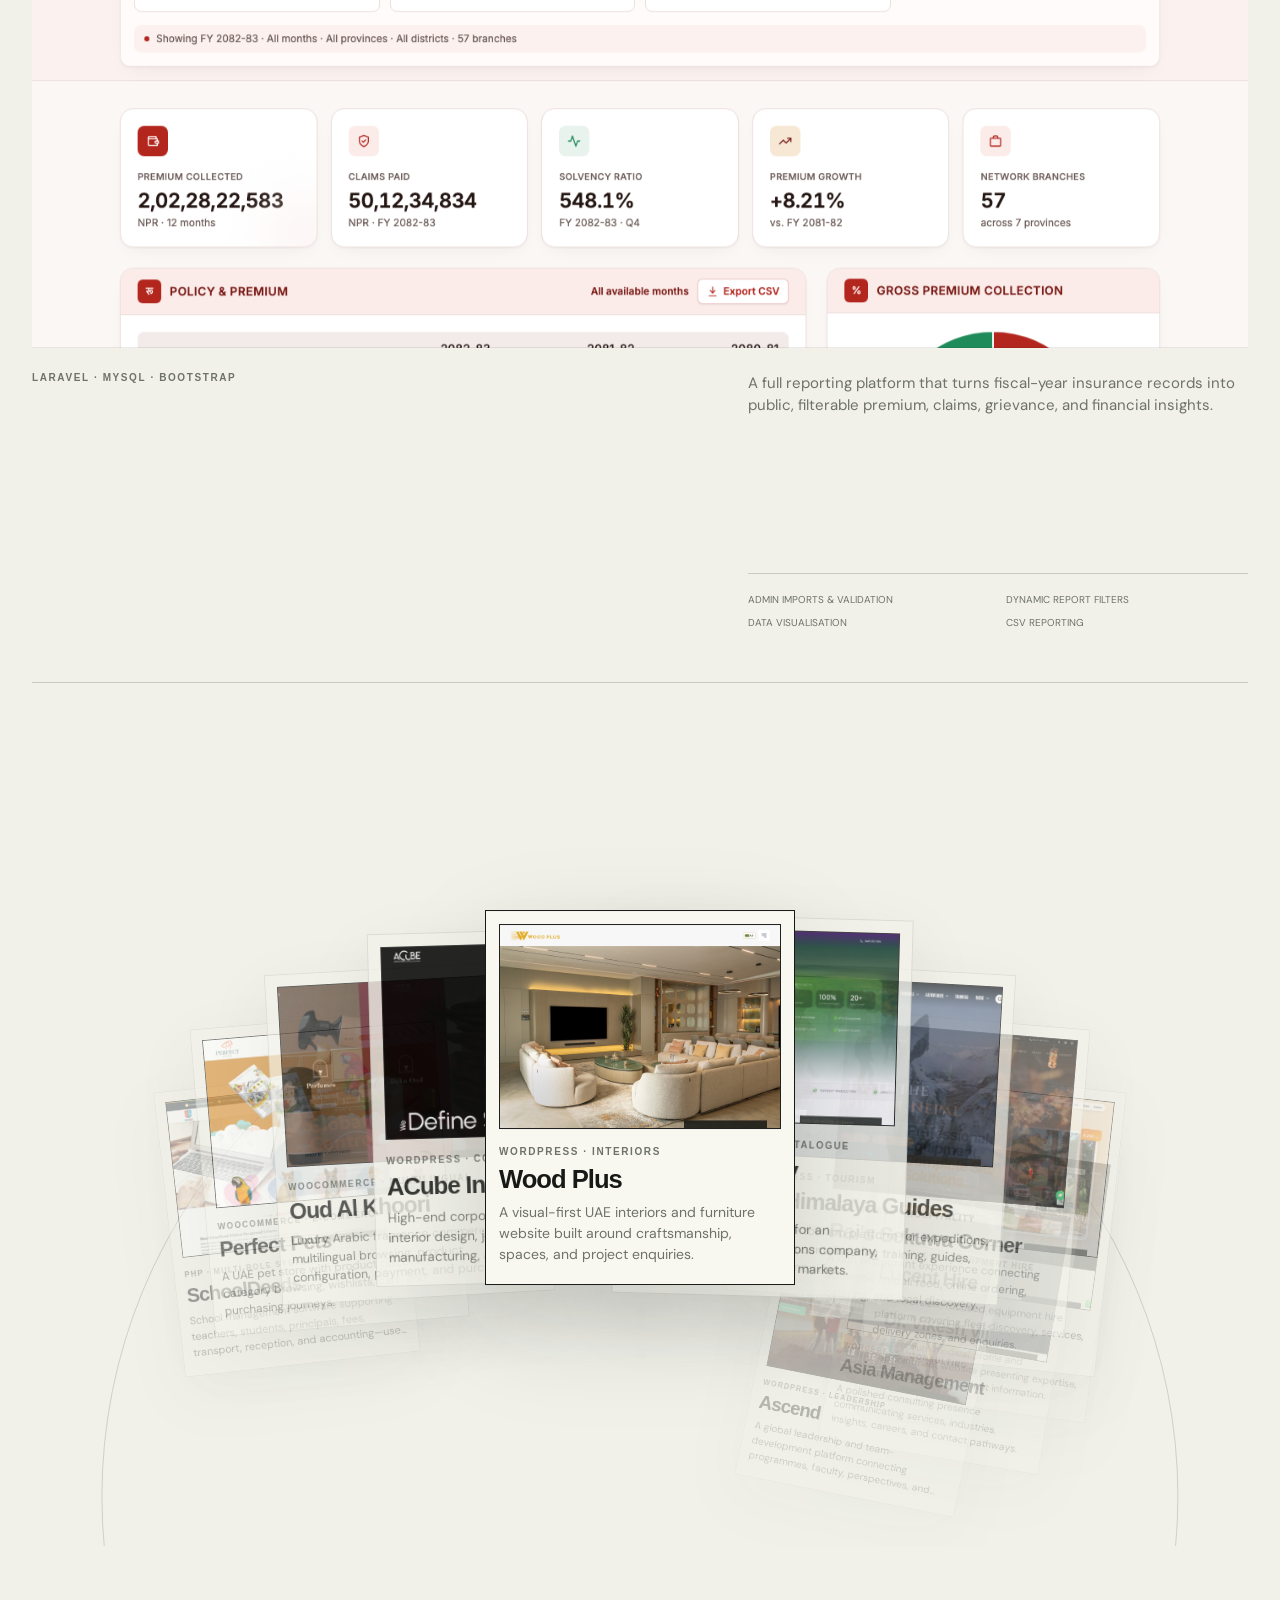
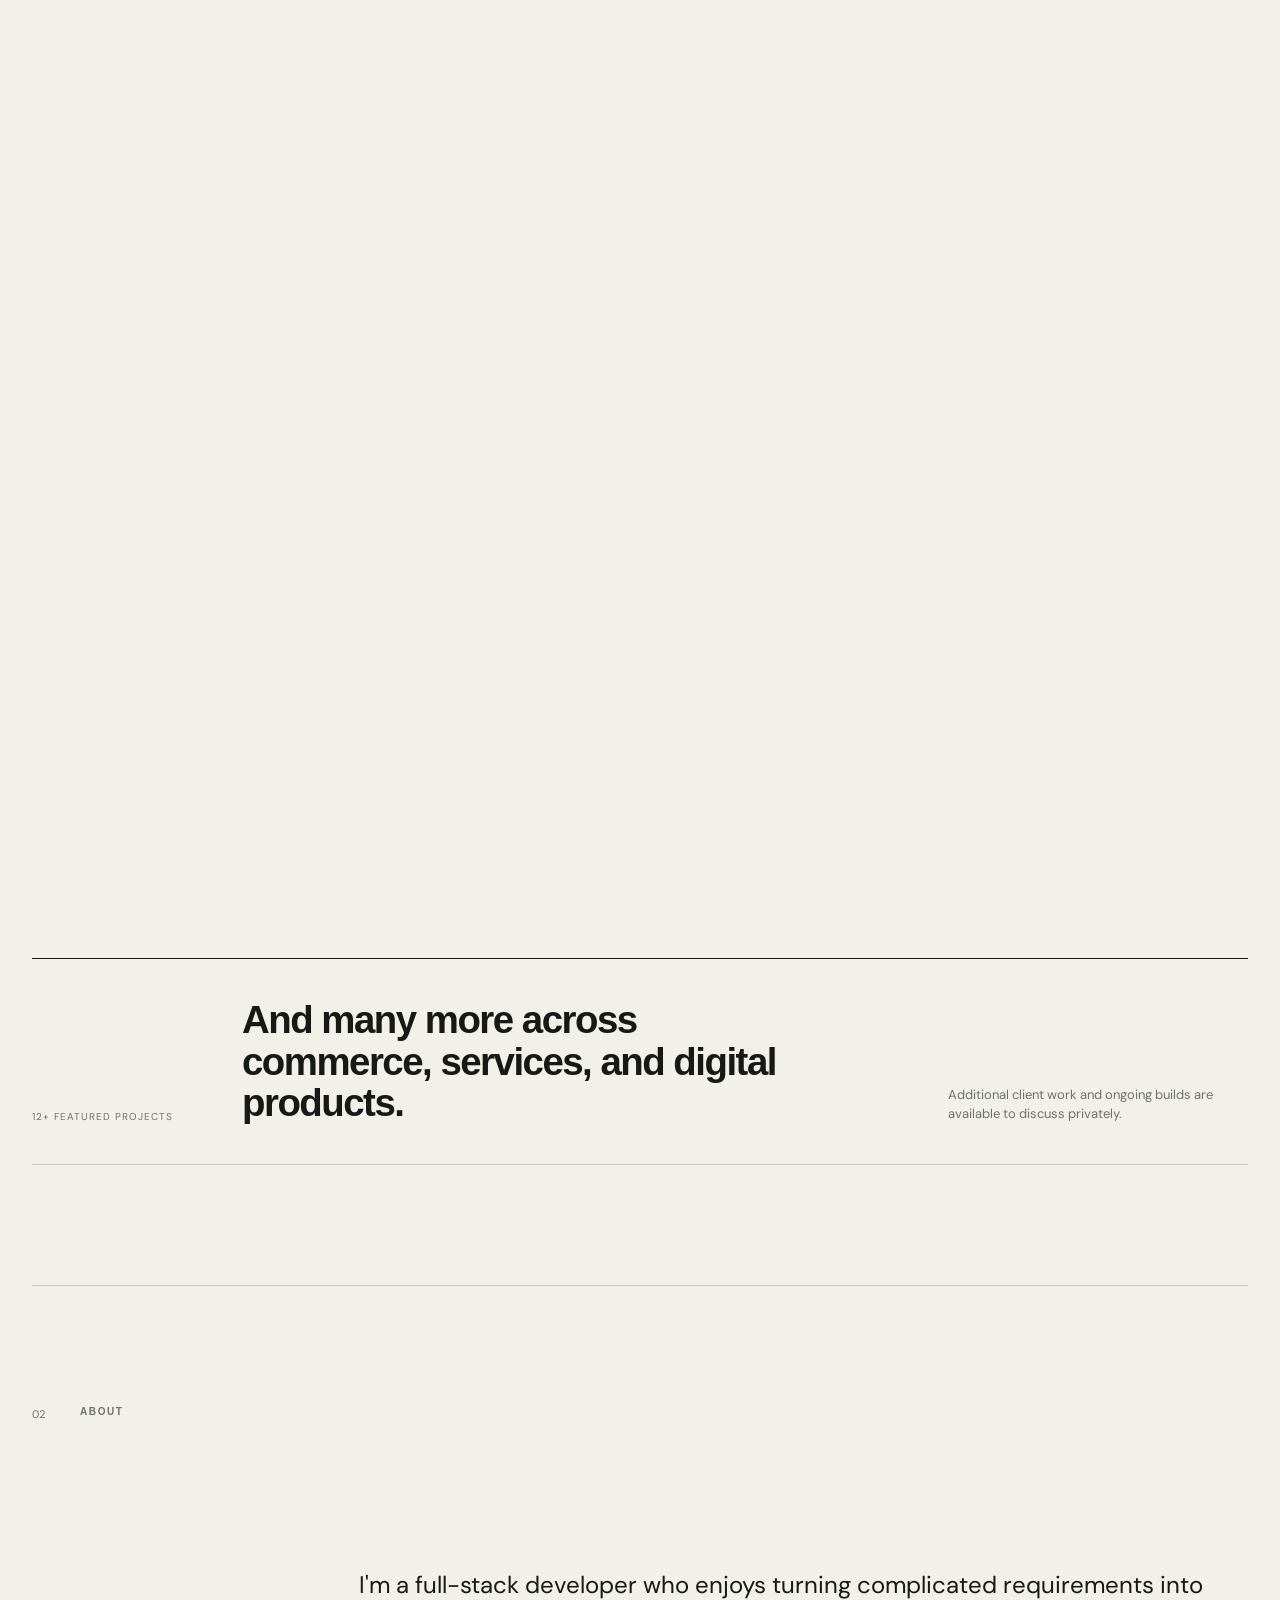
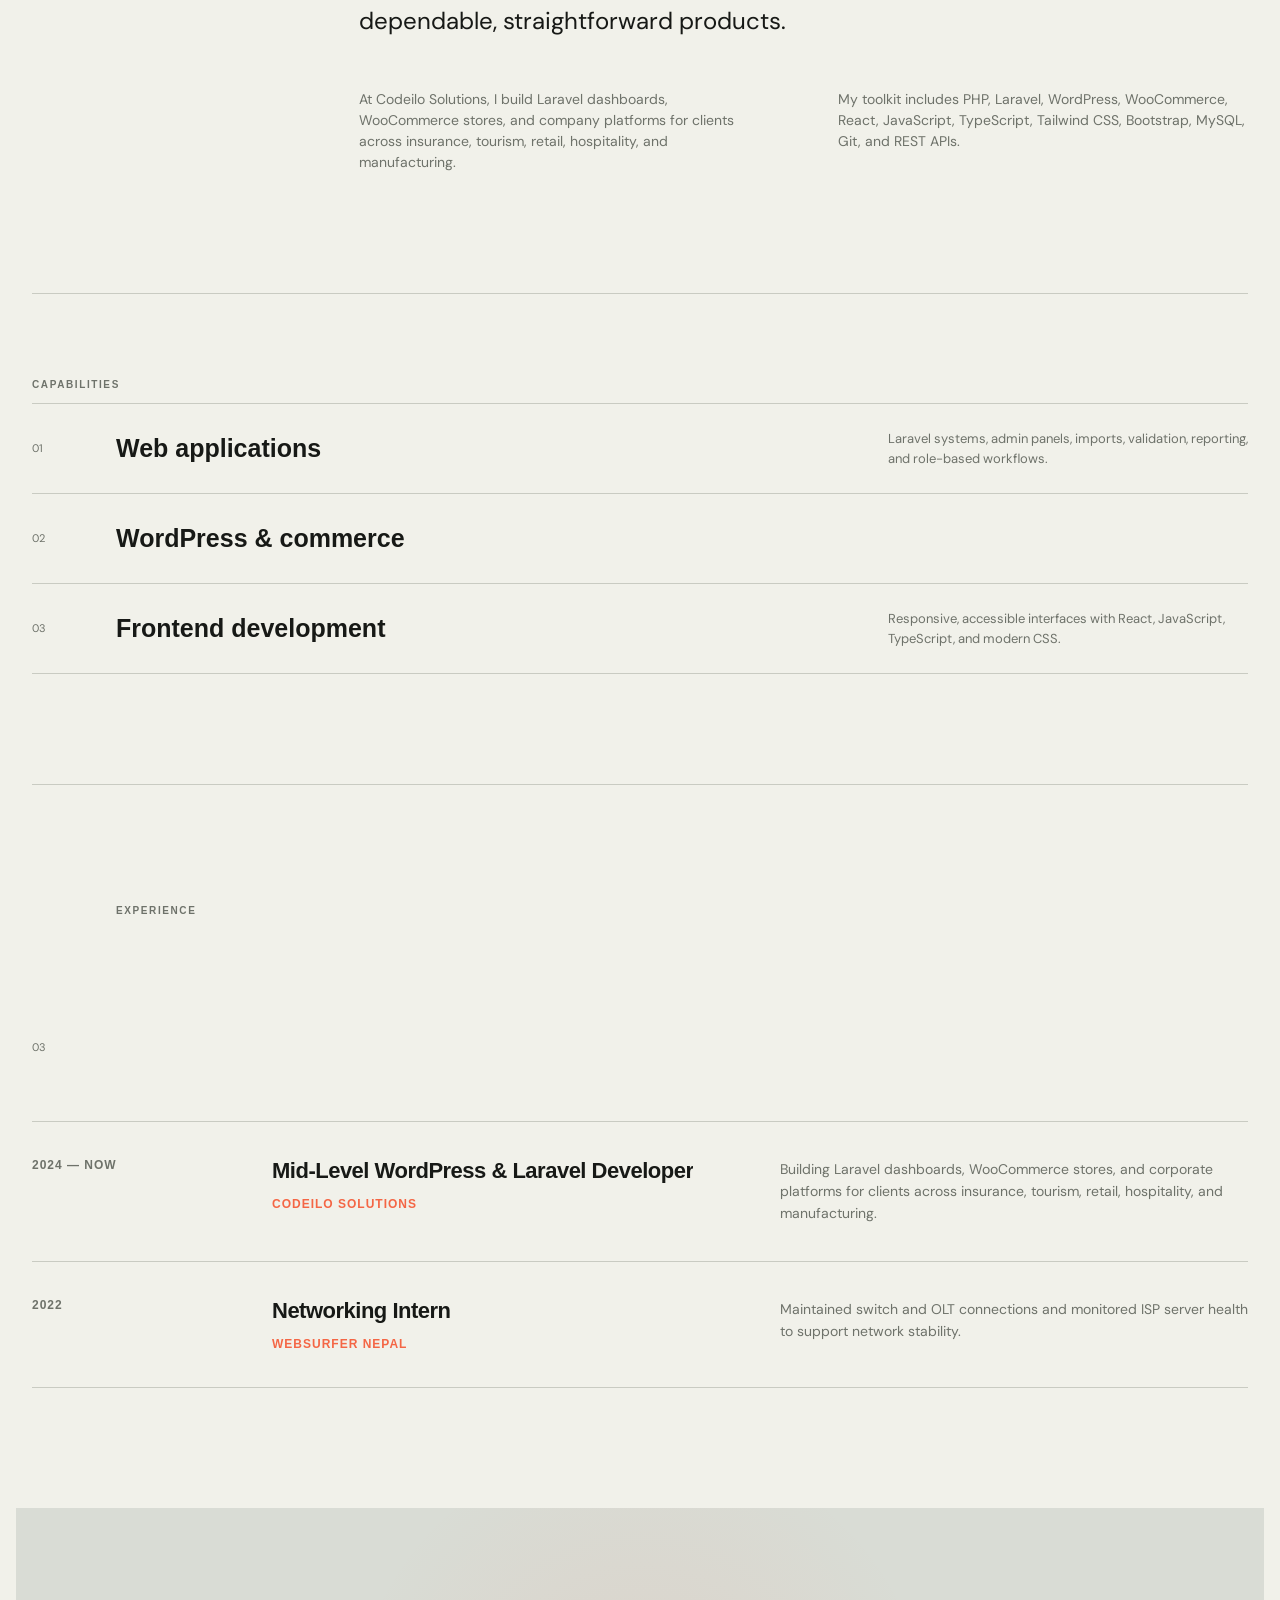
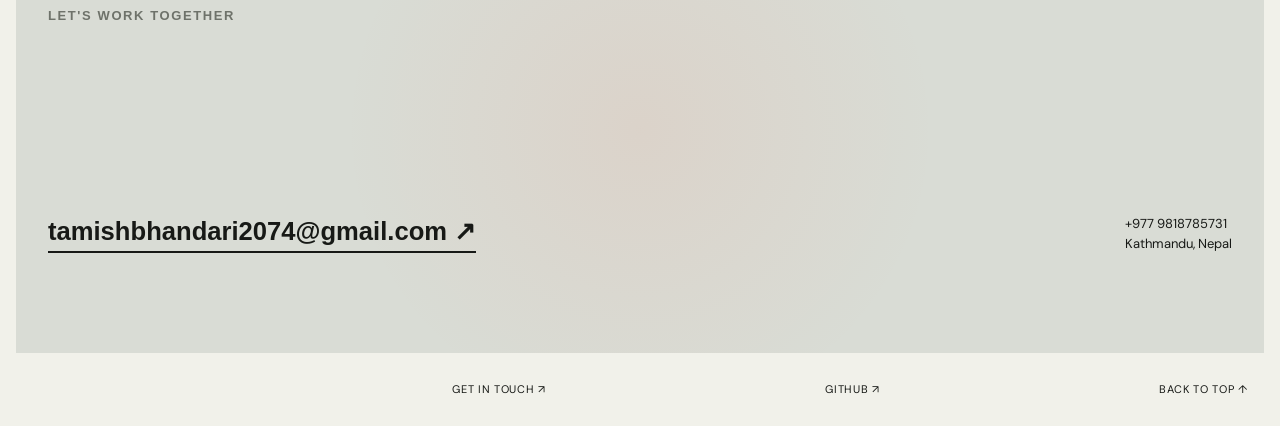
==== commit 514618dc: "hero section premium layout with image and CTA" ====
--- a/index.html
+++ b/index.html
@@ -18,6 +18,38 @@
     <script src="script.js" defer></script>
   </head>
   <body>
+    <div class="page-loader" aria-hidden="true">
+      <div class="loader-bar"></div>
+      <div class="loader-text"><span>MB</span></div>
+    </div>
+    <header class="site-header">
+      <a class="brand" href="#top"
+        ><span>MB</span><strong>Mukesh Bhandari</strong></a
+      >
+      <button
+        class="menu-toggle"
+        aria-expanded="false"
+        aria-controls="site-nav"
+      >
+        Menu
+      </button>
+      <nav id="site-nav" class="site-nav">
+        <a href="#work">Work</a><a href="#about">About</a
+        ><a href="#experience">Experience</a><a href="#contact">Get in touch</a
+        ><a
+          href="https://github.com/muku10"
+          target="_blank"
+          rel="noopener noreferrer"
+          >GitHub ↗</a
+        ><a
+          class="nav-cta"
+          href="assets/Mukesh_Bhandari_CV_Updated.pdf"
+          target="_blank"
+          rel="noopener"
+          >Open CV ↗</a
+        >
+      </nav>
+    </header>
     <main id="top">
       <section class="hero wrap">
         <div class="hero-meta">
@@ -51,4 +83,437 @@
         </div>
       </section>
 
-      <section class="clients wrap">+      <section class="clients wrap">
+        <p class="eyebrow reveal-fade">Trusted by teams across</p>
+        <div class="marquee" aria-hidden="true">
+          <div class="marquee-track">
+            <span>Prabhu Insurance</span><span class="dot">•</span
+            ><span>SchoolDeeds</span><span class="dot">•</span
+            ><span>Perfect Pets UAE</span><span class="dot">•</span
+            ><span>Oud Al Khoori</span><span class="dot">•</span
+            ><span>ACube Industries</span><span class="dot">•</span
+            ><span>Wood Plus</span><span class="dot">•</span
+            ><span>Top Himalaya Guides</span><span class="dot">•</span
+            ><span>Lucent Hire</span><span class="dot">•</span
+            ><span>Rai's Sekuwa Corner</span><span class="dot">•</span
+            ><span>Dr. Vikesh Vij</span><span class="dot">•</span
+            ><span>Asia Management</span><span class="dot">•</span
+            ><span>Ascend</span><span class="dot">•</span>
+            <span>Prabhu Insurance</span><span class="dot">•</span
+            ><span>SchoolDeeds</span><span class="dot">•</span
+            ><span>Perfect Pets UAE</span><span class="dot">•</span
+            ><span>Oud Al Khoori</span><span class="dot">•</span
+            ><span>ACube Industries</span><span class="dot">•</span
+            ><span>Wood Plus</span><span class="dot">•</span
+            ><span>Top Himalaya Guides</span><span class="dot">•</span
+            ><span>Lucent Hire</span><span class="dot">•</span
+            ><span>Rai's Sekuwa Corner</span><span class="dot">•</span
+            ><span>Dr. Vikesh Vij</span><span class="dot">•</span
+            ><span>Asia Management</span><span class="dot">•</span
+            ><span>Ascend</span><span class="dot">•</span>
+          </div>
+        </div>
+      </section>
+
+      <section id="work" class="work wrap">
+        <div class="section-head">
+          <span class="reveal-fade">01</span>
+          <div>
+            <p class="eyebrow reveal-fade">Selected projects</p>
+            <h2 class="split-text">
+              <span class="line"><span class="word">Real products.</span></span
+              ><span class="line"><em><span class="word">Real-world use.</span></em></span>
+            </h2>
+          </div>
+          <p class="reveal-fade">Captured directly from live and local builds.</p>
+        </div>
+        <div class="filter-bar reveal-fade" role="group" aria-label="Filter projects">
+          <button class="filter active" data-filter="all">All work</button
+          ><button class="filter" data-filter="systems">Systems</button
+          ><button class="filter" data-filter="commerce">E-commerce</button
+          ><button class="filter" data-filter="corporate">Corporate</button
+          ><button class="filter" data-filter="hospitality">
+            Tourism & hospitality</button
+          ><button class="filter" data-filter="services">
+            Professional services
+          </button>
+        </div>
+        <article class="featured project-card" data-category="systems">
+          <a
+            class="shot parallax-img"
+            href="https://dashboard.prabhuinsurance.com"
+            target="_blank"
+            rel="noreferrer"
+            ><img
+              src="assets/projects/prabhu-dashboard.png"
+              alt="Prabhu Insurance transparency dashboard"
+            /><span>View live ↗</span></a
+          >
+          <div class="project-copy">
+            <p class="eyebrow">Laravel · MySQL · Bootstrap</p>
+            <h3 class="split-text">
+              <span class="line"><span class="word">Prabhu Insurance</span></span
+              ><span class="line"><span class="word">Transparency Dashboard</span></span>
+            </h3>
+            <p>
+              A full reporting platform that turns fiscal-year insurance records
+              into public, filterable premium, claims, grievance, and financial
+              insights.
+            </p>
+            <ul>
+              <li>Admin imports & validation</li>
+              <li>Dynamic report filters</li>
+              <li>Data visualisation</li>
+              <li>CSV reporting</li>
+            </ul>
+          </div>
+        </article>
+        <div class="project-grid">
+          <div class="radial-stage">
+          <article class="project project-card" data-category="systems">
+            <a
+              class="shot"
+              href="https://schooldeeds.com"
+              target="_blank"
+              rel="noreferrer"
+              ><img
+                src="assets/projects/schooldeeds.png"
+                alt="SchoolDeeds management platform"
+              /><span>View live ↗</span></a
+            >
+            <p class="eyebrow">PHP · Multi-role system</p>
+            <h3>SchoolDeeds</h3>
+            <p>
+              School management software supporting teachers, students,
+              principals, fees, transport, reception, and accounting—used by
+              200+ schools.
+            </p>
+          </article>
+          <article class="project project-card" data-category="commerce">
+            <a
+              class="shot"
+              href="https://perfectpets.ae/"
+              target="_blank"
+              rel="noreferrer"
+              ><img
+                src="assets/projects/perfect-pets.png"
+                alt="Perfect Pets ecommerce website"
+              /><span>View live ↗</span></a
+            >
+            <p class="eyebrow">WooCommerce · E-commerce</p>
+            <h3>Perfect Pets</h3>
+            <p>
+              A UAE pet store with product discovery, category browsing,
+              wishlists, cart, and purchasing journeys.
+            </p>
+          </article>
+          <article class="project project-card" data-category="commerce">
+            <a
+              class="shot"
+              href="https://oudalkhoori.com/en/"
+              target="_blank"
+              rel="noreferrer"
+              ><img
+                src="assets/projects/oudalkhoori.png"
+                alt="Oud Al Khoori ecommerce website"
+              /><span>View live ↗</span></a
+            >
+            <p class="eyebrow">WooCommerce · Multilingual</p>
+            <h3>Oud Al Khoori</h3>
+            <p>
+              Luxury Arabic fragrance commerce with multilingual browsing,
+              product configuration, payment, and purchasing flows.
+            </p>
+          </article>
+          <article class="project project-card" data-category="corporate">
+            <a
+              class="shot"
+              href="https://acubeindustries.ae"
+              target="_blank"
+              rel="noreferrer"
+              ><img
+                src="assets/projects/acube.png"
+                alt="ACube Industries website"
+              /><span>View live ↗</span></a
+            >
+            <p class="eyebrow">WordPress · Corporate</p>
+            <h3>ACube Industries</h3>
+            <p>
+              High-end corporate presence for UAE interior design, joinery,
+              furniture manufacturing, and fit-out work.
+            </p>
+          </article>
+          <article class="project project-card" data-category="corporate">
+            <a
+              class="shot"
+              href="https://www.woodplus.ae/"
+              target="_blank"
+              rel="noreferrer"
+              ><img
+                src="assets/projects/woodplus.png"
+                alt="Wood Plus interiors website"
+              /><span>View live ↗</span></a
+            >
+            <p class="eyebrow">WordPress · Interiors</p>
+            <h3>Wood Plus</h3>
+            <p>
+              A visual-first UAE interiors and furniture website built around
+              craftsmanship, spaces, and project enquiries.
+            </p>
+          </article>
+          <article class="project project-card" data-category="corporate">
+            <a class="shot" href="http://indigo.local"
+              ><img
+                src="assets/projects/indigo.png"
+                alt="Indigo Specialty Products website"
+              /><span>Local build</span></a
+            >
+            <p class="eyebrow">Web design · Product catalogue</p>
+            <h3>Indigo Specialty Products</h3>
+            <p>
+              A modern product-led site for an Australian agricultural solutions
+              company, organised around specialist markets.
+            </p>
+          </article>
+          <article class="project project-card" data-category="hospitality">
+            <a
+              class="shot"
+              href="https://www.himalayaguides.com"
+              target="_blank"
+              rel="noreferrer"
+              ><img
+                src="assets/projects/himalayan-guides.png"
+                alt="Top Himalaya Guides website"
+              /><span>View live ↗</span></a
+            >
+            <p class="eyebrow">WordPress · Tourism</p>
+            <h3>Top Himalaya Guides</h3>
+            <p>
+              Adventure tourism platform for expeditions, trekking,
+              mountaineering training, guides, and trip enquiries.
+            </p>
+          </article>
+          <article class="project project-card" data-category="hospitality">
+            <a
+              class="shot"
+              href="https://www.raisekuwacorner.com.au"
+              target="_blank"
+              rel="noreferrer"
+              ><img
+                src="assets/projects/rai-sekuwa.png"
+                alt="Rai's Sekuwa Corner restaurant website"
+              /><span>View live ↗</span></a
+            >
+            <p class="eyebrow">WordPress · Hospitality</p>
+            <h3>Rai's Sekuwa Corner</h3>
+            <p>
+              A rich restaurant experience connecting authentic Nepali food,
+              online ordering, catering, and local discovery.
+            </p>
+          </article>
+          <article class="project project-card" data-category="services">
+            <a
+              class="shot"
+              href="https://lucenthire.com.au/"
+              target="_blank"
+              rel="noreferrer"
+              ><img
+                src="assets/projects/lucenthire.png"
+                alt="Lucent Hire equipment website"
+              /><span>View live ↗</span></a
+            >
+            <p class="eyebrow">WordPress · Equipment hire</p>
+            <h3>Lucent Hire</h3>
+            <p>
+              A conversion-focused equipment hire platform covering fleet
+              discovery, services, delivery zones, and enquiries.
+            </p>
+          </article>
+          <article class="project project-card" data-category="services">
+            <a
+              class="shot"
+              href="https://drvikeshvij.com/"
+              target="_blank"
+              rel="noreferrer"
+              ><img
+                src="assets/projects/dr-vikesh-vij.png"
+                alt="Dr Vikesh Vij plastic surgery website"
+              /><span>View live ↗</span></a
+            >
+            <p class="eyebrow">WordPress · Healthcare</p>
+            <h3>Dr. Vikesh Vij</h3>
+            <p>
+              A premium medical profile and appointment website presenting
+              expertise, procedures, and patient information.
+            </p>
+          </article>
+          <article class="project project-card" data-category="services">
+            <a
+              class="shot"
+              href="https://asiamanagementcs.com/"
+              target="_blank"
+              rel="noreferrer"
+              ><img
+                src="assets/projects/asia-management.png"
+                alt="Asia Management consulting website"
+              /><span>View live ↗</span></a
+            >
+            <p class="eyebrow">WordPress · Consulting</p>
+            <h3>Asia Management</h3>
+            <p>
+              A polished consulting presence communicating services, industries,
+              insights, careers, and contact pathways.
+            </p>
+          </article>
+          <article class="project project-card" data-category="services">
+            <a
+              class="shot"
+              href="https://ascend.world"
+              target="_blank"
+              rel="noreferrer"
+              ><img
+                src="assets/projects/ascend.png"
+                alt="Ascend leadership development website"
+              /><span>View live ↗</span></a
+            >
+            <p class="eyebrow">WordPress · Leadership</p>
+            <h3>Ascend</h3>
+            <p>
+              A global leadership and team-development platform connecting
+              programmes, faculty, perspectives, and enquiries.
+            </p>
+          </article>
+          </div>
+        </div>
+        <div class="many-more">
+          <span class="reveal-fade">12+ featured projects</span>
+          <h3 class="reveal-fade">
+            And many more across<br />commerce, services, and digital products.
+          </h3>
+          <p class="reveal-fade">
+            Additional client work and ongoing builds are available to discuss
+            privately.
+          </p>
+        </div>
+      </section>
+
+      <section id="about" class="about wrap">
+        <div>
+          <span class="reveal-fade">02</span>
+          <p class="eyebrow reveal-fade">About</p>
+        </div>
+        <div>
+          <h2 class="split-text">
+            <span class="line"><span class="word">I make complex things</span></span
+            ><span class="line"><em><span class="word">feel simple.</span></em></span>
+          </h2>
+          <p class="lead reveal-para">
+            I'm a full-stack developer who enjoys turning complicated
+            requirements into dependable, straightforward products.
+          </p>
+          <div class="columns">
+            <p class="reveal-para">
+              At Codeilo Solutions, I build Laravel dashboards, WooCommerce
+              stores, and company platforms for clients across insurance,
+              tourism, retail, hospitality, and manufacturing.
+            </p>
+            <p class="reveal-para">
+              My toolkit includes PHP, Laravel, WordPress, WooCommerce, React,
+              JavaScript, TypeScript, Tailwind CSS, Bootstrap, MySQL, Git, and
+              REST APIs.
+            </p>
+          </div>
+        </div>
+      </section>
+
+      <section class="capabilities wrap">
+        <p class="eyebrow reveal-fade">Capabilities</p>
+        <div class="capability-item">
+          <span>01</span>
+          <h3 class="reveal-text">Web applications</h3>
+          <p class="reveal-fade">
+            Laravel systems, admin panels, imports, validation, reporting, and
+            role-based workflows.
+          </p>
+        </div>
+        <div class="capability-item">
+          <span>02</span>
+          <h3 class="reveal-text">WordPress & commerce</h3>
+          <p class="reveal-fade">
+            Custom business websites and multilingual WooCommerce experiences
+            built for conversion.
+          </p>
+        </div>
+        <div class="capability-item">
+          <span>03</span>
+          <h3 class="reveal-text">Frontend development</h3>
+          <p class="reveal-fade">
+            Responsive, accessible interfaces with React, JavaScript,
+            TypeScript, and modern CSS.
+          </p>
+        </div>
+      </section>
+
+      <section id="experience" class="experience wrap">
+        <div class="section-head">
+          <span class="reveal-fade">03</span>
+          <div>
+            <p class="eyebrow reveal-fade">Experience</p>
+            <h2 class="split-text">
+              <span class="line"><span class="word">Where I've</span></span
+              ><span class="line"><em><span class="word">built things.</span></em></span>
+            </h2>
+          </div>
+        </div>
+        <div class="exp-list">
+          <div class="exp-item">
+            <div class="exp-year reveal-fade">2024 — Now</div>
+            <div class="exp-role">
+              <h3 class="reveal-text">Mid-Level WordPress & Laravel Developer</h3>
+              <p class="reveal-fade">Codeilo Solutions</p>
+            </div>
+            <div class="exp-desc reveal-fade">
+              Building Laravel dashboards, WooCommerce stores, and corporate
+              platforms for clients across insurance, tourism, retail,
+              hospitality, and manufacturing.
+            </div>
+          </div>
+          <div class="exp-item">
+            <div class="exp-year reveal-fade">2022</div>
+            <div class="exp-role">
+              <h3 class="reveal-text">Networking Intern</h3>
+              <p class="reveal-fade">Websurfer Nepal</p>
+            </div>
+            <div class="exp-desc reveal-fade">
+              Maintained switch and OLT connections and monitored ISP server
+              health to support network stability.
+            </div>
+          </div>
+        </div>
+      </section>
+
+      <section id="contact" class="contact">
+        <div class="wrap">
+          <p class="eyebrow reveal-fade">Let's work together</p>
+          <h2 class="split-text">
+            <span class="line"><span class="word">Have a useful idea?</span></span
+            ><span class="line"><em><span class="word">Let's build it well.</span></em></span>
+          </h2>
+          <div>
+            <a href="mailto:tamishbhandari2074@gmail.com" class="magnetic reveal-para"
+              >tamishbhandari2074@gmail.com ↗</a
+            >
+            <p class="reveal-fade">+977 9818785731<br />Kathmandu, Nepal</p>
+          </div>
+        </div>
+      </section>
+    </main>
+    <footer class="footer wrap">
+      <span class="reveal-fade">Mukesh Bhandari 2026</span
+      ><a href="mailto:tamishbhandari2074@gmail.com" class="magnetic">Get in touch ↗</a
+      ><a href="https://github.com/muku10" target="_blank" rel="noreferrer" class="magnetic"
+        >GitHub ↗</a
+      ><a href="#top" class="magnetic">Back to top ↑</a>
+    </footer>
+  </body>
+</html>
--- a/styles.css
+++ b/styles.css
@@ -205,63 +205,88 @@
   0%, 100% { box-shadow: 0 0 0 0 rgba(140, 175, 17, 0.3); }
   50% { box-shadow: 0 0 0 6px rgba(140, 175, 17, 0); }
 }
-.hero-statement {
-  display: none;
+.hero-main {
+  max-width: 720px;
+  margin-top: 60px;
 }
 .hero h1 {
-  margin: 0;
+  margin: 0 0 24px;
   font: 600 clamp(56px, 8vw, 116px) / 0.9 var(--display);
   letter-spacing: -5px;
+  line-height: 0.95;
 }
 .hero h1 em,
 h2 em {
   font-style: normal;
   color: var(--orange);
 }
-.hero-aside {
-  padding-bottom: 18px;
-}
-.hero-aside p {
+.hero-caption {
+  margin: 28px 0 0;
+}
+.hero-caption p {
   color: var(--muted);
   font-size: 17px;
-  margin: 0 0 28px;
-  max-width: 360px;
-}
-.line-link {
-  display: flex;
-  justify-content: space-between;
-  border-top: 1px solid var(--ink);
-  padding-top: 12px;
-  font-size: 13px;
+  margin: 0 0 24px;
+  max-width: 400px;
+  line-height: 1.6;
+}
+.hero-caption a {
+  display: inline-flex;
+  align-items: center;
+  gap: 10px;
+  padding: 14px 28px;
+  background: var(--ink);
+  color: var(--paper);
+  font: 600 14px var(--display);
+  text-transform: uppercase;
+  letter-spacing: 0.5px;
+  transition: all 0.3s var(--ease-out-quint);
+  border-radius: 4px;
+}
+.hero-caption a:hover {
+  background: var(--orange);
+  transform: translateY(-2px);
+  box-shadow: 0 12px 30px rgba(244, 102, 69, 0.3);
+}
+.hero-caption a span {
+  transition: transform 0.3s var(--ease-out-quint);
+}
+.hero-caption a:hover span {
+  transform: translateX(4px);
+}
+.btn-primary {
+  background: var(--orange);
+  color: #fff;
+  padding: 14px 32px;
   font-weight: 600;
-  transition: gap 0.3s var(--ease-out-quint);
-}
-.line-link:hover {
-  gap: 16px;
-}
-.line-link .arrow {
-  display: inline-block;
-  transition: transform 0.3s var(--ease-out-quint);
-}
-.line-link:hover .arrow {
-  transform: translateY(4px);
-}
-.hero-stats {
-  display: grid;
-  grid-template-columns: repeat(3, 1fr);
-  gap: 0;
-  padding: 32px 0;
-  border-top: 1px solid var(--line);
-  border-bottom: 1px solid var(--line);
-}
-.stat {
-  display: flex;
-  flex-direction: column;
-  gap: 6px;
-}
-.stat + .stat {
-  border-left: 1px solid var(--line);
-  padding-left: 32px;
+  border-radius: 6px;
+  transition: all 0.25s ease;
+}
+.btn-primary:hover {
+  background: #d95a2f;
+  transform: translateY(-2px);
+  box-shadow: 0 8px 24px rgba(244, 102, 69, 0.35);
+}
+.hero-image {
+  position: absolute;
+  right: 5%;
+  top: 50%;
+  transform: translateY(-50%);
+  width: 420px;
+  z-index: 0;
+  pointer-events: none;
+}
+.hero-image img {
+  width: 100%;
+  height: auto;
+  border-radius: 12px;
+  box-shadow: 0 24px 60px rgba(0, 0, 0, 0.25);
+  opacity: 0.95;
+  animation: hero-float 6s ease-in-out infinite;
+}
+@keyframes hero-float {
+  0%, 100% { transform: translateY(0); }
+  50% { transform: translateY(-14px); }
 }
 .stat-number {
   font: 600 clamp(36px, 4vw, 56px) / 1 var(--display);
